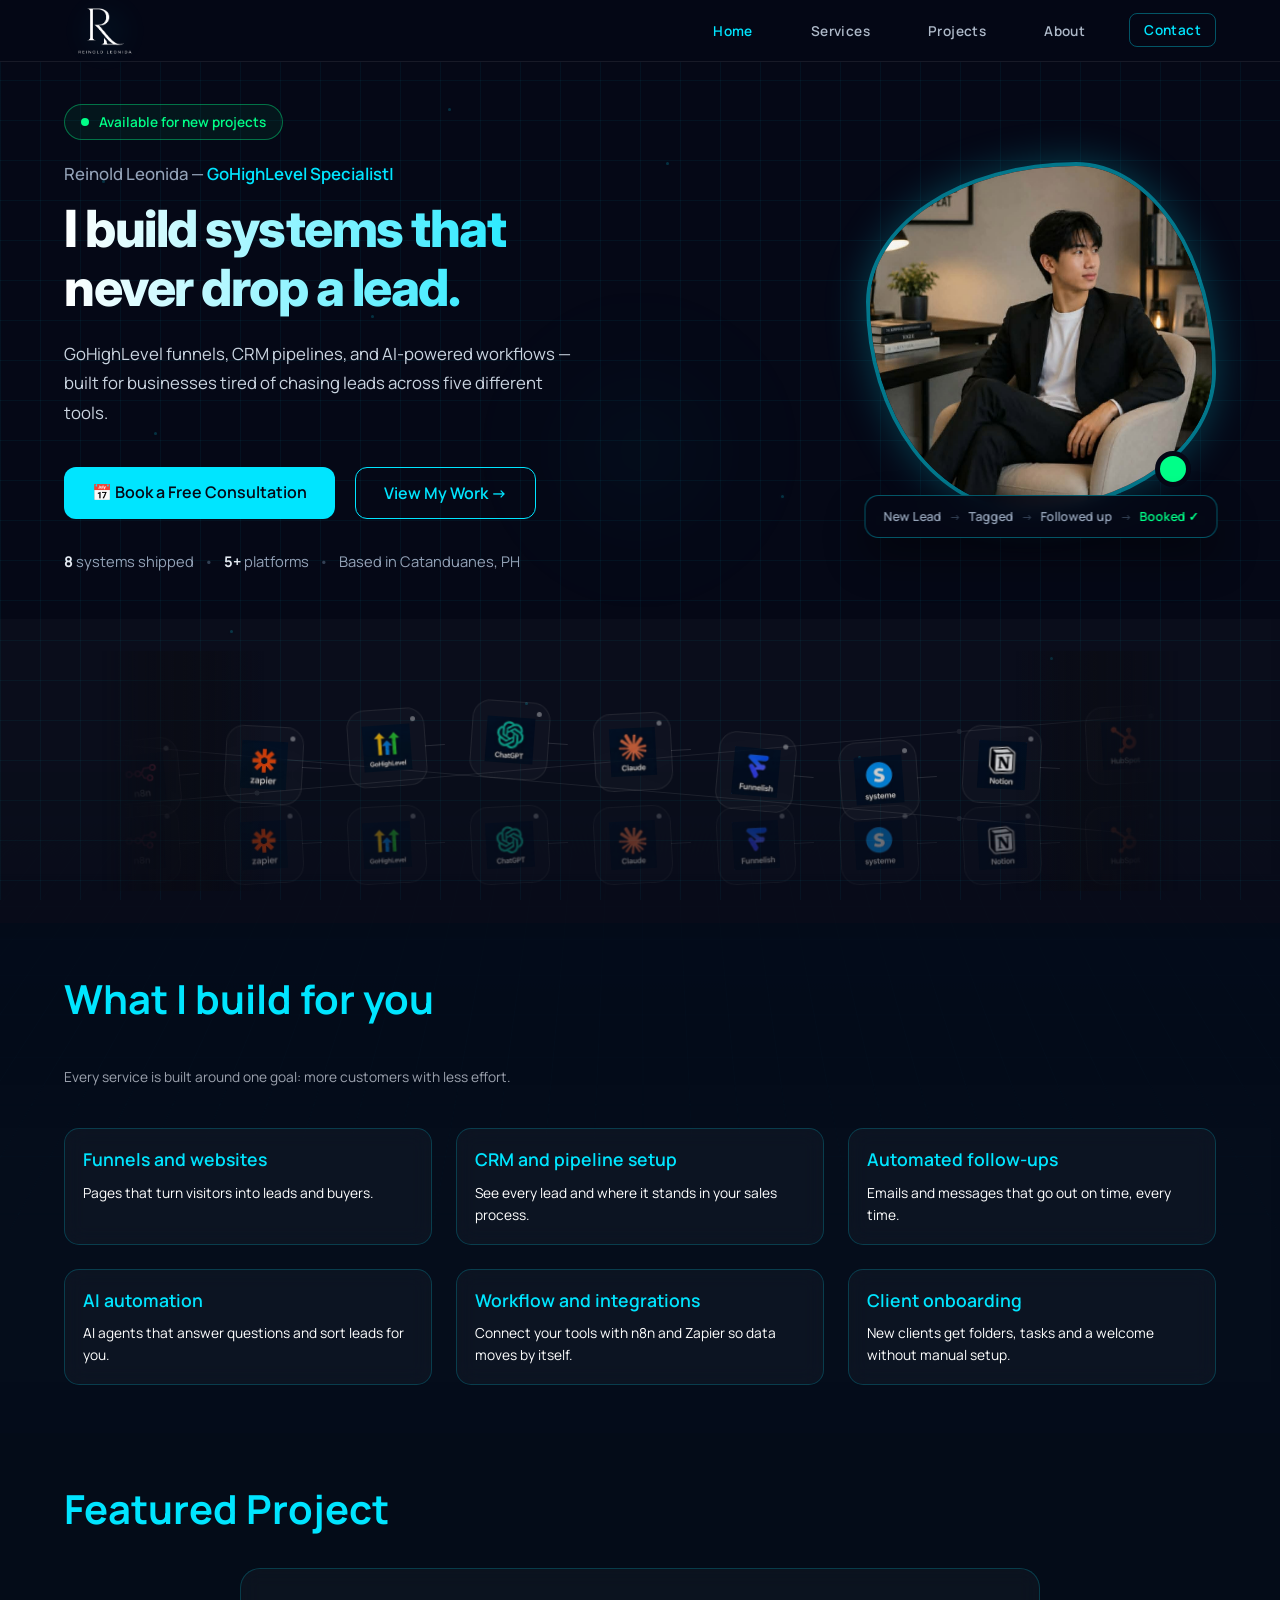
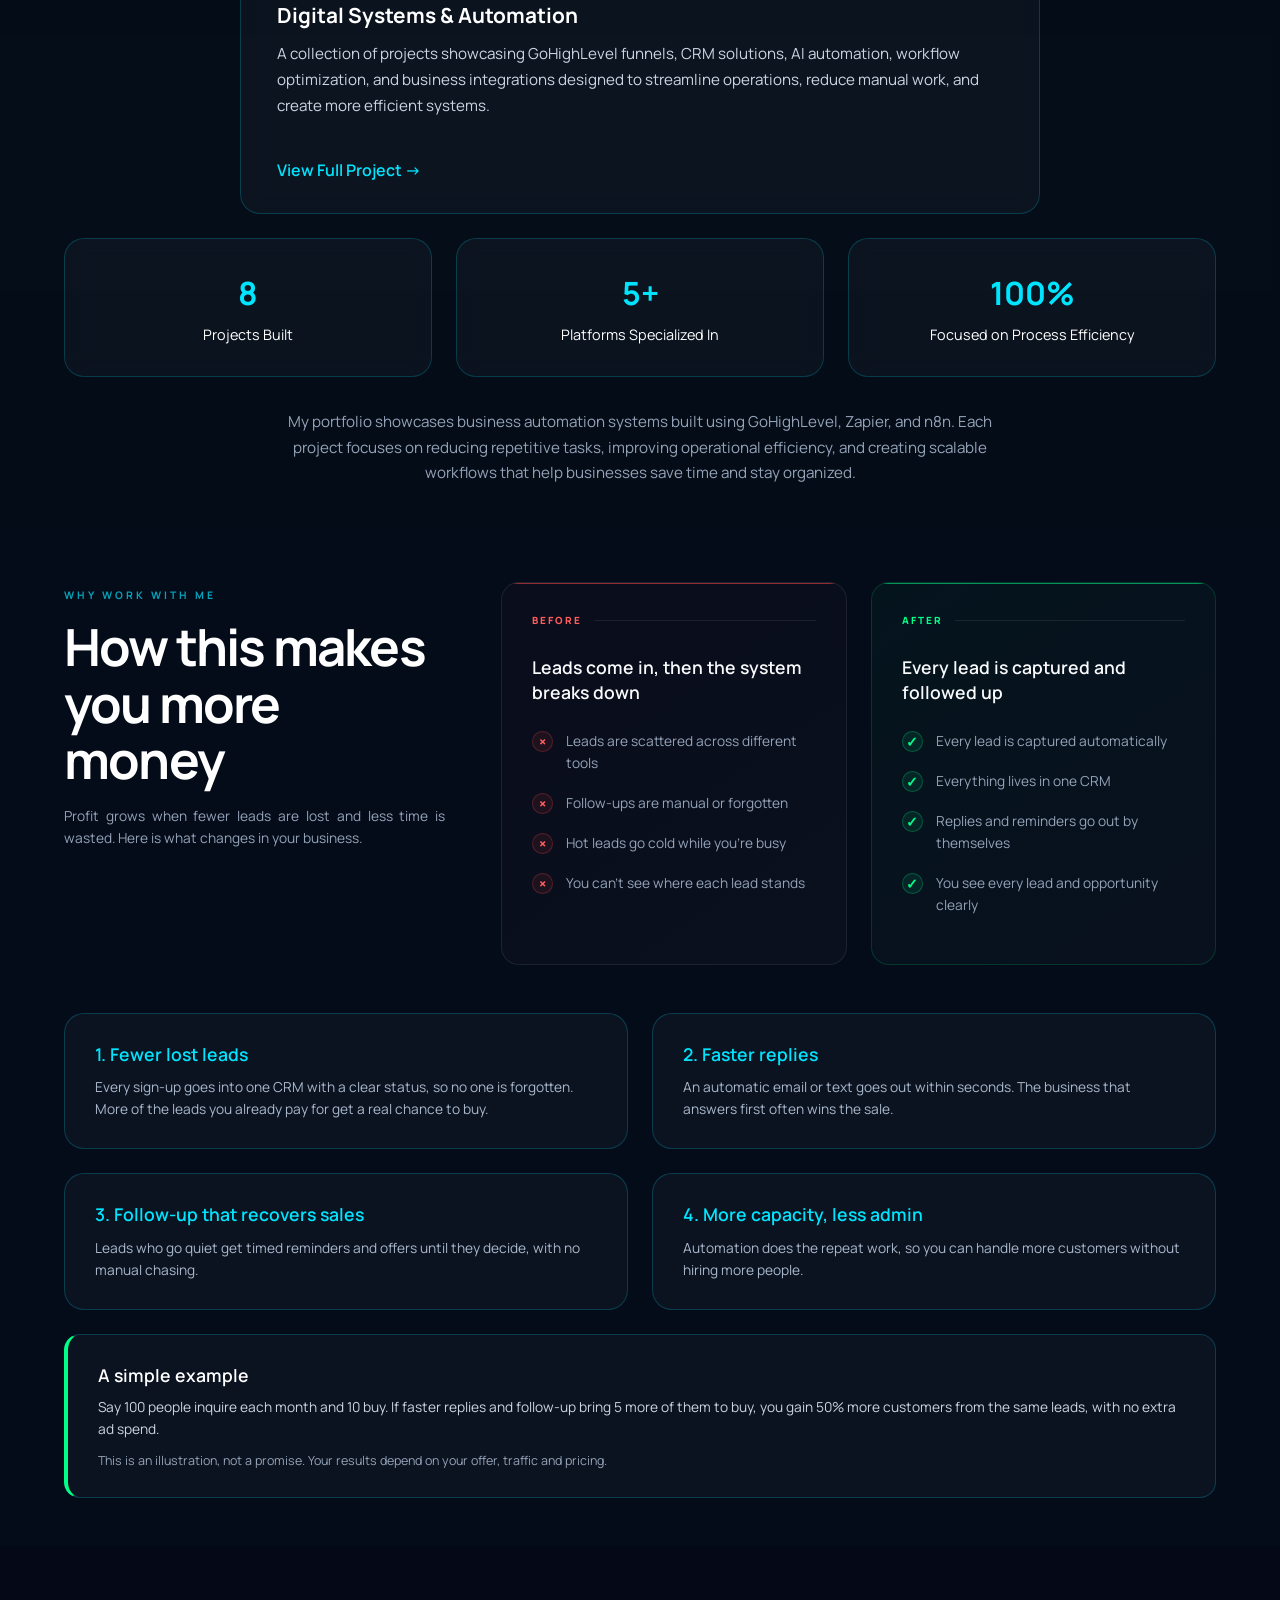
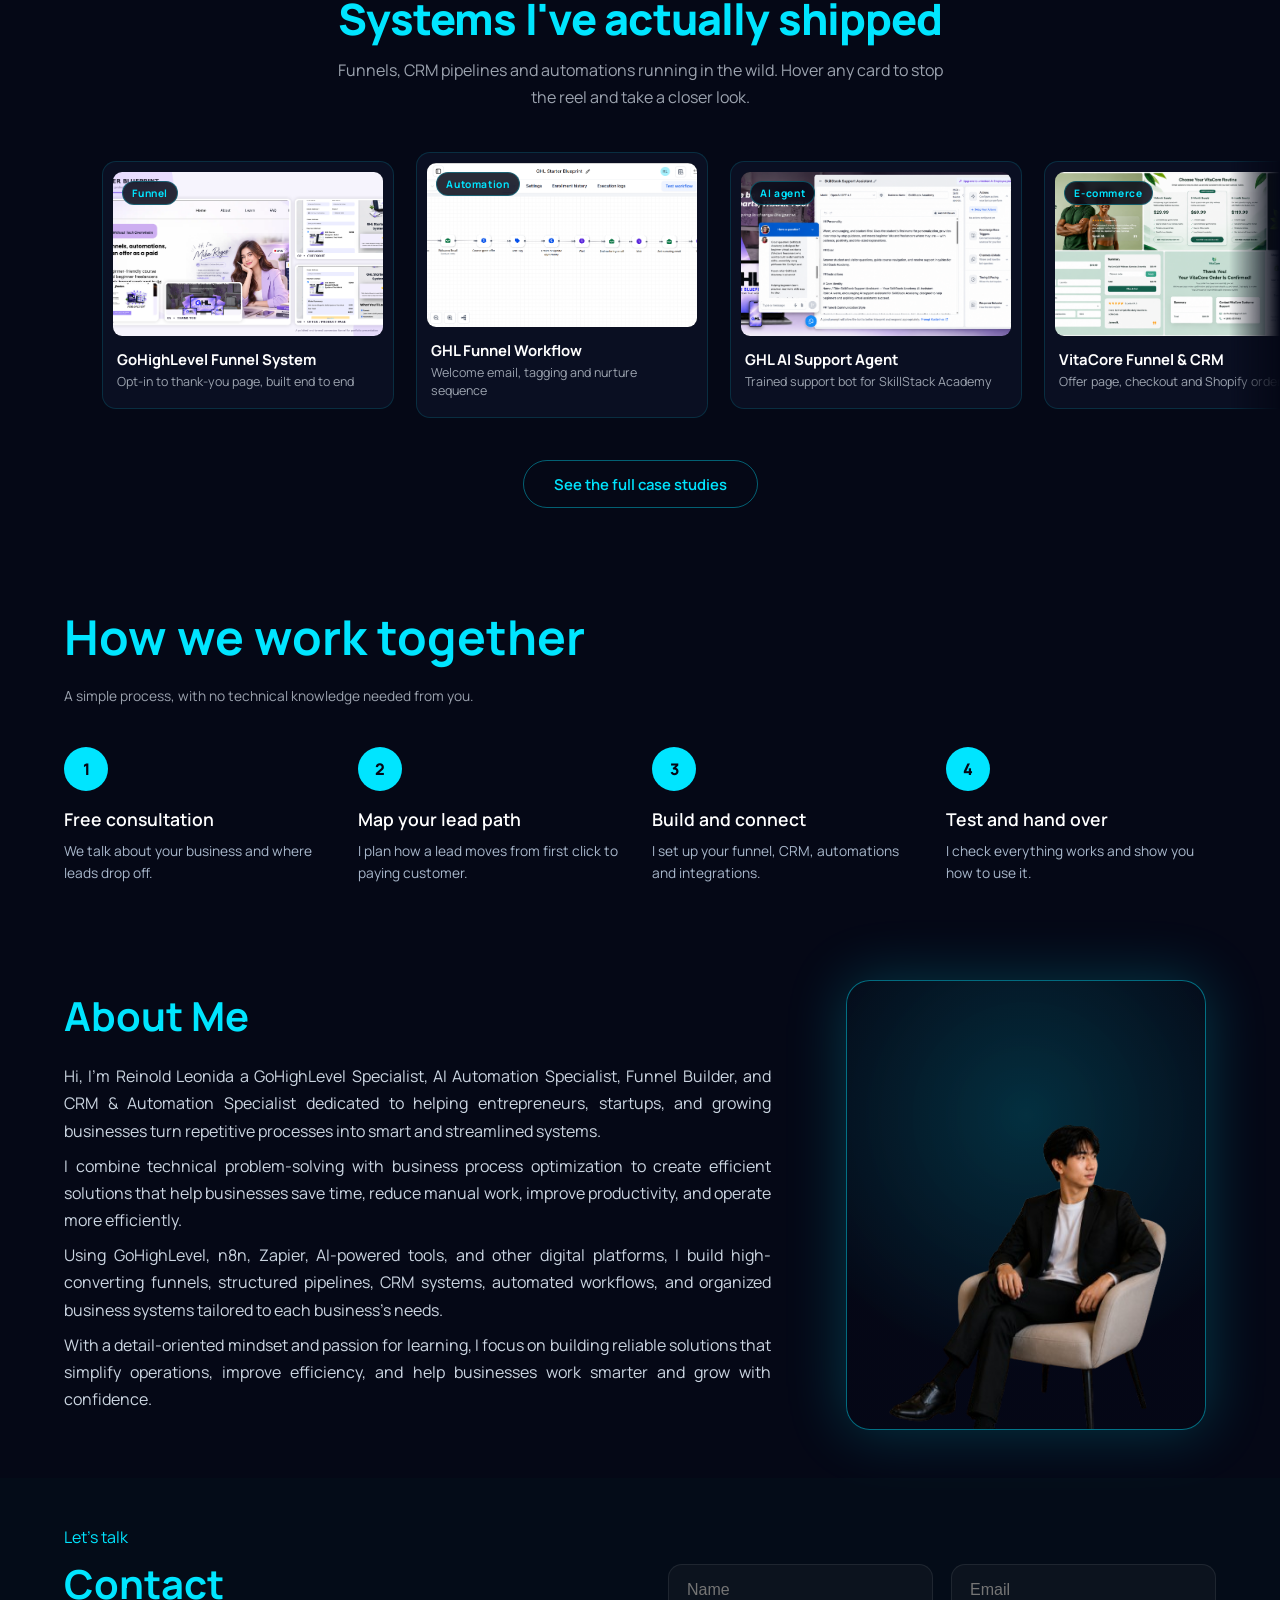
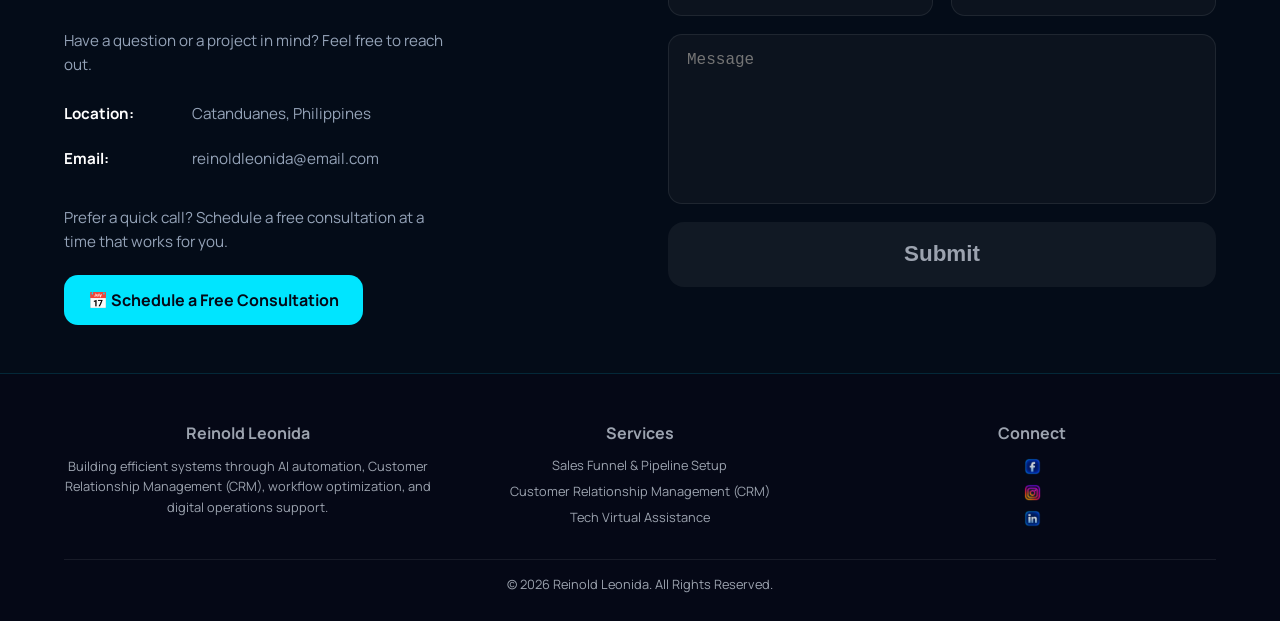
==== index.html @ 4009bcd2 "Update all" ====
<!DOCTYPE html>
<html lang="en">
<head>
    <meta charset="UTF-8">
    <meta name="viewport" content="width=device-width, initial-scale=1.0">
    <title>Reinold Leonida — GoHighLevel & Automation Specialist</title>
    <meta name="description" content="I build GoHighLevel funnels, CRM pipelines, and AI-powered workflows for businesses that are tired of chasing leads across five different tools.">

<link rel="icon" type="image/png" href="favicon1.png">

<link rel="stylesheet" href="style.css">
</head>
<body>

    <div class="grid-bg"></div>
    <div class="three-d-background">
    <div class="perspective-grid"></div>

    <div class="particles">
        <span></span>
        <span></span>
        <span></span>
        <span></span>
        <span></span>
        <span></span>
        <span></span>
        <span></span>
        <span></span>
        <span></span>
        <span></span>
        <span></span>
    </div>

    <div class="depth-glow"></div>
</div>

<nav class="main-nav">

    <!-- LOGO -->
    <div class="brand-logo">
    <img
        src="Logo.png"
        alt="Reinold Leonida"
    >
</div>


    <!-- MOBILE MENU BUTTON -->
    <button
        class="menu-toggle"
        aria-label="Open navigation"
    >
        <span></span>
        <span></span>
        <span></span>
    </button>


    <!-- NAVIGATION LINKS -->
    <ul class="nav-menu">

        <li>
            <a href="#home" class="nav-link active">
                Home
            </a>
        </li>

        <li>
            <a href="#services" class="nav-link">
                Services
            </a>
        </li>

        <li>
            <a href="project.html" class="nav-link">
                Projects
            </a>
        </li>

        <li>
            <a href="#about" class="nav-link">
                About
            </a>
        </li>

        <li>
            <a
                href="#contact"
                class="nav-link nav-contact"
            >
                Contact
            </a>
        </li>

    </ul>

</nav>
    <!-- HERO -->
    <section id="home" class="hero">

        <div class="hero-container">

    <div class="hero-text">

        <div class="availability-badge">
            <span class="pulse-dot"></span>
            Available for new projects
        </div>

        <p class="hero-kicker">
            Reinold Leonida — <span id="typing"></span>
        </p>

        <h1 class="hero-headline">
            I build systems that never drop a lead.
        </h1>

        <p class="hero-lede">
            GoHighLevel funnels, CRM pipelines, and AI-powered workflows —
            built for businesses tired of chasing leads across five different tools.
        </p>

        <div class="hero-buttons">
            <a
                href="https://calendly.com/reinoldleo2004/free-consultation"
                target="_blank"
                class="btn-primary"
            >
                📅 Book a Free Consultation
            </a>

            <a href="project.html" class="btn-secondary">
                View My Work →
            </a>
        </div>

        <div class="hero-trust">
            <span><strong>8</strong> systems shipped</span>
            <span class="dot">•</span>
            <span><strong>5+</strong> platforms</span>
            <span class="dot">•</span>
            <span>Based in Catanduanes, PH</span>
        </div>

    </div>

    <div class="hero-image">

    <div class="hero-visual">

        <div class="profile-wrapper">

            <img
                src="Profile.jpg"
                alt="Profile Leonida"
                class="profile-photo"
            >

            <span class="status-dot"></span>

        </div>

        <div class="flow-chip">
            <span class="flow-step">New Lead</span>
            <span class="flow-arrow">→</span>
            <span class="flow-step">Tagged</span>
            <span class="flow-arrow">→</span>
            <span class="flow-step">Followed up</span>
            <span class="flow-arrow">→</span>
            <span class="flow-step done">Booked ✓</span>
        </div>

    </div>

</div>

</div>
    </section>



<section id="tech" class="tech-stack-section">

    <div class="tech-orbit">

        <div class="tech-line tech-line-1"></div>
        <div class="tech-line tech-line-2"></div>

        <div class="logo-track logo-track-1">

            <div class="tech-logo">
                <img src="Logos/n8n.jfif" alt="n8n">
            </div>

            <div class="tech-logo">
                <img src="Logos/zapier.jfif" alt="Zapier">
            </div>

            <div class="tech-logo">
                <img src="Logos/ghl.jfif" alt="GoHighLevel">
            </div>

            <div class="tech-logo">
                <img src="Logos/chatgpt.jfif" alt="ChatGPT">
            </div>

            <div class="tech-logo">
                <img src="Logos/claude.jfif" alt="Claude">
            </div>

            <div class="tech-logo">
                <img src="Logos/funnelish.jfif" alt="Funnelish">
            </div>

            <div class="tech-logo">
                <img src="Logos/systeme.jfif" alt="systeme.io">
            </div>

            <div class="tech-logo">
                <img src="Logos/notion.jfif" alt="Notion">
            </div>

            <div class="tech-logo">
                <img src="Logos/hubspot.jfif" alt="HubSpot">
            </div>

            <div class="tech-logo">
                <img src="Logos/trello.jfif" alt="Trello">
            </div>

            <div class="tech-logo">
                <img src="Logos/asana.jfif" alt="Asana">
            </div>

            <div class="tech-logo">
                <img src="Logos/slack.jfif" alt="Slack">
            </div>

            <div class="tech-logo">
                <img src="Logos/discord.jfif" alt="Discord">
            </div>

        </div>

        <!-- Duplicate track -->
        <div class="logo-track logo-track-2">

            
            <div class="tech-logo">
                <img src="Logos/n8n.jfif" alt="n8n">
            </div>

            <div class="tech-logo">
                <img src="Logos/zapier.jfif" alt="Zapier">
            </div>

            <div class="tech-logo">
                <img src="Logos/ghl.jfif" alt="GoHighLevel">
            </div>

            <div class="tech-logo">
                <img src="Logos/chatgpt.jfif" alt="ChatGPT">
            </div>

            <div class="tech-logo">
                <img src="Logos/claude.jfif" alt="Claude">
            </div>

            <div class="tech-logo">
                <img src="Logos/funnelish.jfif" alt="Funnelish">
            </div>

            <div class="tech-logo">
                <img src="Logos/systeme.jfif" alt="systeme.io">
            </div>

            <div class="tech-logo">
                <img src="Logos/notion.jfif" alt="Notion">
            </div>

            <div class="tech-logo">
                <img src="Logos/hubspot.jfif" alt="HubSpot">
            </div>

            <div class="tech-logo">
                <img src="Logos/trello.jfif" alt="Trello">
            </div>

            <div class="tech-logo">
                <img src="Logos/asana.jfif" alt="Asana">
            </div>

            <div class="tech-logo">
                <img src="Logos/slack.jfif" alt="Slack">
            </div>

            <div class="tech-logo">
                <img src="Logos/discord.jfif" alt="Discord">
            </div>

        </div>

    </div>

</section>

    <!-- SERVICES -->
<section id="services">

    <h2>What I build for you</h2>

    <p class="section-subtitle" style="text-align:left;margin-left:0">Every service is built around one goal: more customers with less effort.</p>

    <div class="project-grid">
        <div class="card project-card"><h3>Funnels and websites</h3><p>Pages that turn visitors into leads and buyers.</p></div>
        <div class="card project-card"><h3>CRM and pipeline setup</h3><p>See every lead and where it stands in your sales process.</p></div>
        <div class="card project-card"><h3>Automated follow-ups</h3><p>Emails and messages that go out on time, every time.</p></div>
        <div class="card project-card"><h3>AI automation</h3><p>AI agents that answer questions and sort leads for you.</p></div>
        <div class="card project-card"><h3>Workflow and integrations</h3><p>Connect your tools with n8n and Zapier so data moves by itself.</p></div>
        <div class="card project-card"><h3>Client onboarding</h3><p>New clients get folders, tasks and a welcome without manual setup.</p></div>
    </div>
</section>

<section id="projects">

    <h2>Featured Project</h2>

    <div class="project-grid">

        <a href="project.html" class="project-link">

            <div class="card project-card">

                <h3>
                    Digital Systems & Automation
                </h3>

                <p>
                    A collection of projects showcasing GoHighLevel funnels, CRM solutions,
    AI automation, workflow optimization, and business integrations designed
    to streamline operations, reduce manual work, and create more efficient systems.
                </p>

                <span class="view-projects">
                    View Full Project  →
                </span>

            </div>

        </a>

    </div>

    <div class="project-highlights">

        <div class="card stat-card">
            <h3>8</h3>
            <p>Projects Built</p>
        </div>

        <div class="card stat-card">
            <h3>5+</h3>
            <p>Platforms Specialized In</p>
        </div>

        <div class="card stat-card">
            <h3>100%</h3>
            <p>Focused on Process Efficiency</p>
        </div>

    </div>

    <p class="project-note">
        My portfolio showcases business automation systems built using
        GoHighLevel, Zapier, and n8n. Each project focuses on reducing
        repetitive tasks, improving operational efficiency, and creating
        scalable workflows that help businesses save time and stay organized.
    </p>

</section>

<!-- WHY WORK WITH ME -->
<section id="why-me" class="before-after-section">

    <div class="before-after-header">
        <span class="section-label">WHY WORK WITH ME</span>

        <h2>How this makes you more money</h2>

        <p>
            Profit grows when fewer leads are lost and less time is wasted.
            Here is what changes in your business.
        </p>
    </div>

    <div class="before-after">

        <div class="ba-column before">
            <div class="ba-header">
                <span class="ba-status red">BEFORE</span>
                <span class="ba-line"></span>
            </div>
            <h3>Leads come in, then the system breaks down</h3>
            <ul>
                <li>
                    <span class="ba-icon red">×</span>
                    Leads are scattered across different tools
                </li>
                <li>
                    <span class="ba-icon red">×</span>
                    Follow-ups are manual or forgotten
                </li>
                <li>
                    <span class="ba-icon red">×</span>
                    Hot leads go cold while you're busy
                </li>
                <li>
                    <span class="ba-icon red">×</span>
                    You can't see where each lead stands
                </li>
            </ul>
        </div>

        <div class="ba-column after">
            <div class="ba-header">
                <span class="ba-status green">AFTER</span>
                <span class="ba-line"></span>
            </div>
            <h3>Every lead is captured and followed up</h3>
            <ul>
                <li>
                    <span class="ba-icon green">✓</span>
                    Every lead is captured automatically
                </li>
                <li>
                    <span class="ba-icon green">✓</span>
                    Everything lives in one CRM
                </li>
                <li>
                    <span class="ba-icon green">✓</span>
                    Replies and reminders go out by themselves
                </li>
                <li>
                    <span class="ba-icon green">✓</span>
                    You see every lead and opportunity clearly
                </li>
            </ul>
        </div>
    </div>

    <div class="why-extra">
        <div class="lever-grid">
            <div class="lever"><h3>1. Fewer lost leads</h3><p>Every sign-up goes into one CRM with a clear status, so no one is forgotten. More of the leads you already pay for get a real chance to buy.</p></div>
            <div class="lever"><h3>2. Faster replies</h3><p>An automatic email or text goes out within seconds. The business that answers first often wins the sale.</p></div>
            <div class="lever"><h3>3. Follow-up that recovers sales</h3><p>Leads who go quiet get timed reminders and offers until they decide, with no manual chasing.</p></div>
            <div class="lever"><h3>4. More capacity, less admin</h3><p>Automation does the repeat work, so you can handle more customers without hiring more people.</p></div>
        </div>

        <div class="profit-example">
            <strong>A simple example</strong>
            <p>Say 100 people inquire each month and 10 buy. If faster replies and follow-up bring 5 more of them to buy, you gain 50% more customers from the same leads, with no extra ad spend.</p>
            <small>This is an illustration, not a promise. Your results depend on your offer, traffic and pricing.</small>
        </div>
    </div>
</section>

<!-- PROJECT SHOWCASE -->
<section id="showcase" class="showcase-section">

    <div class="showcase-head">
        <h2>Systems I've <em>actually shipped</em></h2>
        <p>Funnels, CRM pipelines and automations running in the wild. Hover any card to stop the reel and take a closer look.</p>
    </div>

    <div class="reel" aria-label="Project showcase">
        <div class="reel-track">

            <figure class="reel-card">
                <div class="reel-frame">
                    <span class="reel-tag">Funnel</span>
                    <img src="GHLfunnel.png" alt="GoHighLevel Funnel System" loading="lazy">
                </div>
                <figcaption>
                    <strong>GoHighLevel Funnel System</strong>
                    <span>Opt-in to thank-you page, built end to end</span>
                </figcaption>
            </figure>

            <figure class="reel-card">
                <div class="reel-frame">
                    <span class="reel-tag">Automation</span>
                    <img src="ghlmika.png" alt="GHL Funnel Workflow" loading="lazy">
                </div>
                <figcaption>
                    <strong>GHL Funnel Workflow</strong>
                    <span>Welcome email, tagging and nurture sequence</span>
                </figcaption>
            </figure>

            <figure class="reel-card">
                <div class="reel-frame">
                    <span class="reel-tag">AI agent</span>
                    <img src="Aiagent.png" alt="GHL AI Support Agent" loading="lazy">
                </div>
                <figcaption>
                    <strong>GHL AI Support Agent</strong>
                    <span>Trained support bot for SkillStack Academy</span>
                </figcaption>
            </figure>

            <figure class="reel-card">
                <div class="reel-frame">
                    <span class="reel-tag">E-commerce</span>
                    <img src="VitaCore.png" alt="VitaCore Funnel & CRM" loading="lazy">
                </div>
                <figcaption>
                    <strong>VitaCore Funnel & CRM</strong>
                    <span>Offer page, checkout and Shopify order sync</span>
                </figcaption>
            </figure>

            <figure class="reel-card">
                <div class="reel-frame">
                    <span class="reel-tag">E-commerce</span>
                    <img src="Zenbodi.png" alt="Zenbodi Funnel Build" loading="lazy">
                </div>
                <figcaption>
                    <strong>Zenbodi Funnel Build</strong>
                    <span>Bundle page with upsells and free-gift logic</span>
                </figcaption>
            </figure>

            <figure class="reel-card">
                <div class="reel-frame">
                    <span class="reel-tag">AI workflow</span>
                    <img src="aicontent.png" alt="AI Content Automation" loading="lazy">
                </div>
                <figcaption>
                    <strong>AI Content Automation</strong>
                    <span>n8n: intake, copy, image, auto-publish</span>
                </figcaption>
            </figure>

            <figure class="reel-card">
                <div class="reel-frame">
                    <span class="reel-tag">Automation</span>
                    <img src="Leadfollowup.png" alt="Sales & Follow-Up Automation" loading="lazy">
                </div>
                <figcaption>
                    <strong>Sales & Follow-Up Automation</strong>
                    <span>AI agent routing leads to sheets, mail and chat</span>
                </figcaption>
            </figure>

            <figure class="reel-card">
                <div class="reel-frame">
                    <span class="reel-tag">Reporting</span>
                    <img src="weeklysalesreport.png" alt="Weekly Sales Reporting" loading="lazy">
                </div>
                <figcaption>
                    <strong>Weekly Sales Reporting</strong>
                    <span>Scheduled pull, status check, upsert and alerts</span>
                </figcaption>
            </figure>

            <figure class="reel-card">
                <div class="reel-frame">
                    <span class="reel-tag">Onboarding</span>
                    <img src="clientonboarding.png" alt="File Organization & Alerts" loading="lazy">
                </div>
                <figcaption>
                    <strong>File Organization & Alerts</strong>
                    <span>Zap: sheet row to Drive folder, Trello and email</span>
                </figcaption>
            </figure>

            <figure class="reel-card" aria-hidden="true">
                <div class="reel-frame">
                    <span class="reel-tag">Funnel</span>
                    <img src="GHLfunnel.png" alt="" loading="lazy">
                </div>
                <figcaption>
                    <strong>GoHighLevel Funnel System</strong>
                    <span>Opt-in to thank-you page, built end to end</span>
                </figcaption>
            </figure>

            <figure class="reel-card" aria-hidden="true">
                <div class="reel-frame">
                    <span class="reel-tag">Automation</span>
                    <img src="ghlmika.png" alt="" loading="lazy">
                </div>
                <figcaption>
                    <strong>GHL Funnel Workflow</strong>
                    <span>Welcome email, tagging and nurture sequence</span>
                </figcaption>
            </figure>

            <figure class="reel-card" aria-hidden="true">
                <div class="reel-frame">
                    <span class="reel-tag">AI agent</span>
                    <img src="Aiagent.png" alt="" loading="lazy">
                </div>
                <figcaption>
                    <strong>GHL AI Support Agent</strong>
                    <span>Trained support bot for SkillStack Academy</span>
                </figcaption>
            </figure>

            <figure class="reel-card" aria-hidden="true">
                <div class="reel-frame">
                    <span class="reel-tag">E-commerce</span>
                    <img src="VitaCore.png" alt="" loading="lazy">
                </div>
                <figcaption>
                    <strong>VitaCore Funnel & CRM</strong>
                    <span>Offer page, checkout and Shopify order sync</span>
                </figcaption>
            </figure>

            <figure class="reel-card" aria-hidden="true">
                <div class="reel-frame">
                    <span class="reel-tag">E-commerce</span>
                    <img src="Zenbodi.png" alt="" loading="lazy">
                </div>
                <figcaption>
                    <strong>Zenbodi Funnel Build</strong>
                    <span>Bundle page with upsells and free-gift logic</span>
                </figcaption>
            </figure>

            <figure class="reel-card" aria-hidden="true">
                <div class="reel-frame">
                    <span class="reel-tag">AI workflow</span>
                    <img src="aicontent.png" alt="" loading="lazy">
                </div>
                <figcaption>
                    <strong>AI Content Automation</strong>
                    <span>n8n: intake, copy, image, auto-publish</span>
                </figcaption>
            </figure>

            <figure class="reel-card" aria-hidden="true">
                <div class="reel-frame">
                    <span class="reel-tag">Automation</span>
                    <img src="Leadfollowup.png" alt="" loading="lazy">
                </div>
                <figcaption>
                    <strong>Sales & Follow-Up Automation</strong>
                    <span>AI agent routing leads to sheets, mail and chat</span>
                </figcaption>
            </figure>

            <figure class="reel-card" aria-hidden="true">
                <div class="reel-frame">
                    <span class="reel-tag">Reporting</span>
                    <img src="weeklysalesreport.png" alt="" loading="lazy">
                </div>
                <figcaption>
                    <strong>Weekly Sales Reporting</strong>
                    <span>Scheduled pull, status check, upsert and alerts</span>
                </figcaption>
            </figure>

            <figure class="reel-card" aria-hidden="true">
                <div class="reel-frame">
                    <span class="reel-tag">Onboarding</span>
                    <img src="clientonboarding.png" alt="" loading="lazy">
                </div>
                <figcaption>
                    <strong>File Organization & Alerts</strong>
                    <span>Zap: sheet row to Drive folder, Trello and email</span>
                </figcaption>
            </figure>
        </div>
    </div>

    <div class="showcase-cta">
        <a href="project.html">See the full case studies</a>
    </div>

</section>


<!-- HOW WE WORK TOGETHER -->
<section id="process">

    <h2>How we work together</h2>

    <p class="section-subtitle" style="text-align:left;margin-left:0">A simple process, with no technical knowledge needed from you.</p>

    <ol class="process-steps">
        <li><h3>Free consultation</h3><p>We talk about your business and where leads drop off.</p></li>
        <li><h3>Map your lead path</h3><p>I plan how a lead moves from first click to paying customer.</p></li>
        <li><h3>Build and connect</h3><p>I set up your funnel, CRM, automations and integrations.</p></li>
        <li><h3>Test and hand over</h3><p>I check everything works and show you how to use it.</p></li>
    </ol>
</section>

<!-- ABOUT ME -->
<section id="about" class="about-page">

    <div class="about-content">

        <h2>About Me</h2>

        <p>
             Hi, I’m Reinold Leonida a GoHighLevel Specialist, AI Automation Specialist,
             Funnel Builder, and CRM & Automation Specialist dedicated to helping 
             entrepreneurs, startups, and growing businesses turn repetitive processes 
             into smart and streamlined systems.
        </p>

        <p>
            I combine technical problem-solving with business process optimization to 
            create efficient solutions that help businesses save time, reduce 
            manual work, improve productivity, and operate more efficiently.
        </p>

        <p>
            Using GoHighLevel, n8n, Zapier, AI-powered tools, and other digital platforms, 
            I build high-converting funnels, structured pipelines, CRM systems, 
            automated workflows, and organized business systems tailored to each 
            business’s needs.

        </p>

        <p>
            With a detail-oriented mindset and passion for learning, I focus on 
            building reliable solutions that simplify operations, improve 
            efficiency, and help businesses work smarter and grow with confidence.
        </p>

    </div>

    <div class="about-image">

        <div class="image-glow"></div>

        <img
            src="Reinold.png"
            alt="Reinold Leonida"
            class="about-photo"
        >

    </div>

</section>

    <!-- CONTACT -->

<section id="contact" class="contact-section">

    <div class="contact-container">

        <div class="contact-info">

            <span class="contact-label">
                Let's talk
            </span>

            <h2>Contact</h2>

            <p>
                Have a question or a project in mind?
                Feel free to reach out.
            </p>

            <div class="contact-details">

    <p>
        <span class="contact-title">Location</span>
        <span class="contact-value">Catanduanes, Philippines</span>
    </p>

    <p>
        <span class="contact-title">Email</span>
        <span class="contact-value">
            <a href="mailto:reinoldleonida@email.com">
                reinoldleonida@email.com
            </a>
        </span>
    </p>

    <div class="booking-box">

        <p class="booking-text">
            Prefer a quick call? Schedule a free consultation at a time that works for you.
        </p>

        <a
            href="https://calendly.com/reinoldleo2004/free-consultation"
            target="_blank"
            class="book-btn">

            📅 Schedule a Free Consultation

        </a>

    </div>

</div>
        </div>

        <form
    action="https://formsubmit.co/reinoldleo2004@gmail.com"
    method="POST"
    class="contact-form">

    <input type="hidden" name="_captcha" value="false">

    <input type="hidden" name="_subject"
    value="New Portfolio Inquiry">

    <input type="hidden" name="_template"
    value="table">

            <div class="input-row">

    <input
    type="text"
    name="Name"
    placeholder="Name"
    required
>

    <input
    type="email"
    name="Email"
    placeholder="Email"
    required
>
</div>
<input type="hidden"
       name="_next"
       value="https://reinoldleonida.vercel.app/about.html?sent=true#contact">

            <textarea
    name="Message"
    placeholder="Message"
    rows="5"
    required
></textarea>

            <button type="submit">
                Submit
            </button>

        </form>

    </div>

    </section>

    <footer class="footer">

    <div class="footer-grid">

        <div>
            <h3>Reinold Leonida</h3>

            <p class="footer-tagline">
                Building efficient systems through AI automation,
                Customer Relationship Management (CRM), workflow optimization,
                and digital operations support.
            </p>
        </div>

        <div>
            <h3>Services</h3>

            <ul class="footer-links">
                <li>Sales Funnel & Pipeline Setup</li>
                <li>Customer Relationship Management (CRM)</li>
                <li>Tech Virtual Assistance</li>
            </ul>
        </div>

        <div class="footer-connect">
    <h3>Connect</h3>

    <ul class="social-logos">

        <li>
            <a href="https://www.facebook.com/profile.php?id=61594046890685" target="_blank" rel="noopener noreferrer" aria-label="Facebook">
                <img src="facebook.png" alt="Facebook">
            </a>
        </li>

        <li>
            <a href="https://www.instagram.com/reinoldleonida/" target="_blank" rel="noopener noreferrer" aria-label="Instagram">
                <img src="instagram.png" alt="Instagram">
            </a>
        </li>

        <li>
            <a href="https://www.linkedin.com/in/reinold-leonida/" target="_blank" rel="noopener noreferrer" aria-label="LinkedIn">
                <img src="linkedin.png" alt="LinkedIn">
            </a>
        </li>

    </ul>
</div>

    </div>

    <div class="footer-bottom">
        © 2026 Reinold Leonida. All Rights Reserved.
    </div>

</footer>

<div id="success-box" class="success-box">
    <div class="success-content">
        <span>✓</span>
        <p>Message sent successfully!</p>
    </div>
</div>

<script src="script.js"></script>

</body>
</html>
---- style.css ----
@import url("https://fonts.googleapis.com/css2?family=Manrope:wght@300;400;500;600;700;800&display=swap");

@import url("https://fonts.googleapis.com/css2?family=Inter:wght@300;400;500;600;700;800;900&display=swap");

* {
    margin: 0;
    padding: 0;
    box-sizing: border-box;
}

html {
    scroll-behavior: smooth;
}

body {
    background: #050816;
    color: white;
    font-family: "Manrope",sans-serif;
    overflow-x: hidden;
}

.grid-bg {
    position: fixed;
    width: 100%;
    height: 100%;
    z-index: -2;
    background-image: linear-gradient(rgba(0,229,255,.05) 1px, transparent 1px),
        linear-gradient(90deg, rgba(0,229,255,.05) 1px, transparent 1px);
    background-size: 40px 40px;
}

.logo {
    font-size: 2rem;
    font-weight: 800;
    color: #00e5ff;
}

nav ul {
    display: flex;
    gap: 30px;
    list-style: none;
}

nav a {
    text-decoration: none;
    color: white;
}

.hero-description {
    max-width: 650px;
    margin: 25px auto 0;
    color: #cbd5e1;
    font-size: 1rem;
    line-height: 1.8;
    text-align: center;
}

.hero {
    min-height: 100vh;
    display: flex;
    justify-content: center;
    align-items: center;
    text-align: center;
}

.hero-content {
    width: 100%;
    max-width: 1100px;
    margin: auto;
}

.status {
    display: inline-block;
    border: 1px solid #00ff88;
    color: #00ff88;
    padding: 10px 20px;
    border-radius: 50px;
    margin-bottom: 20px;
}

.name {
    font-size: 5rem;
    font-weight: 800;
    letter-spacing: -3px;
    background: linear-gradient(
        90deg,
        #00e5ff,
        #00ff88,
        #00e5ff
    );
    background-size: 300% auto;
    background-clip: text;
    -webkit-background-clip: text;
    -webkit-text-fill-color: transparent;
    animation: gradientMove 5s linear infinite;
}

@keyframes gradientMove {
    to {
        background-position: 300% center;
    }

}

.title {
    margin-top: 12px;
    font-size: 1.4rem;
    font-weight: 500;
    color: #94a3b8;
}

section {
    min-height: auto;
    padding: 60px 8%;
    display: flex;
    flex-direction: column;
    justify-content: center;
}

section h2 {
    color: #00e5ff;
    font-size: 3rem;
    margin-bottom: 20px;
}

#about.show,
#services.show,
#projects.show {
    opacity: 1;
    transform: translateY(0);
}

.card {
    background: rgba(255,255,255,.03);
    border: 1px solid rgba(0,229,255,.2);
    border-radius: 20px;
    padding: 30px;
    backdrop-filter: blur(10px);
}

.project-grid {
    display: grid;
    grid-template-columns: repeat(auto-fit,minmax(300px,1fr));
    margin-bottom: 0;
    gap: 30px;
}

.project-card {
    transition: .3s;
}

.project-card:hover {
    transform: translateY(-10px);
    box-shadow: 0 0 30px rgba(0,229,255,.3);
}

.tech-item {
    text-align: center;
    padding: 20px;
    border-radius: 15px;
    background: rgba(255,255,255,.03);
    border: 1px solid rgba(0,229,255,.2);
}

footer {
    text-align: center;
    color: #9ca3af;
    margin-top: 0;
    padding: 20px 8% 15px;
}

@media (max-width:768px) {
    .name {
        font-size: 3rem;
    }

    .title {
        font-size: 1.3rem;
    }

    nav {
        flex-direction: column;
        gap: 20px;
    }

    nav ul {
        flex-wrap: wrap;
        justify-content: center;
    }

}

#typing::after {
    content: "|";
    animation: blink .8s infinite;
    color: #00e5ff;
}

@keyframes blink {
    50% {
        opacity: 0;
    }

}

.profile-header {
    display: flex;
    justify-content: center;
    align-items: center;
    margin-bottom: 30px;
}

.profile-wrapper {
    position: relative;
    width: 350px;
    height: 350px;
    display: flex;
    justify-content: center;
    align-items: center;
}

.profile-photo {
    width: 100%;
    height: 100%;
    object-fit: cover;
    border-radius: 60% 40% 55% 45% /
    40% 60% 40% 60%;
    border: 4px solid rgba(0,229,255,.5);
    box-shadow: 0 0 40px rgba(0,229,255,.25);
    transition: .4s ease;
}

.profile-wrapper:hover .profile-photo {
    transform: translateY(-8px) scale(1.02);
    box-shadow: 0 0 60px rgba(0,229,255,.4);
}

.photo-overlay {
    position: absolute;
    inset: 0;
    display: flex;
    justify-content: center;
    align-items: center;
    font-size: 3rem;
    cursor: pointer;
    opacity: 0;
    background: rgba(0,0,0,.45);
    border-radius: 60% 40% 55% 45% /
    40% 60% 40% 60%;
    transition: .3s;
}

.profile-wrapper:hover .photo-overlay {
    opacity: 1;
}

.status-dot {
    position: absolute;
    bottom: 25px;
    right: 25px;
    width: 36px;
    height: 36px;
    background: #00ff88;
    border-radius: 50%;
    border: 5px solid #050816;
    animation: pulse 2s infinite;
}

@keyframes pulse {
    0% {
        box-shadow: 0 0 0 0 rgba(0,255,136,.8);
    }

    70% {
        box-shadow: 0 0 0 20px rgba(0,255,136,0);
    }

    100% {
        box-shadow: 0 0 0 0 rgba(0,255,136,0);
    }

}

.section-subtitle {
    max-width: 850px;
    margin: 0 auto 50px;
    text-align: center;
    color: #9ca3af;
    line-height: 1.8;
    font-size: 1.05rem;
}

.footer {
    padding: 80px 8% 40px;
    border-top: 1px solid rgba(0,229,255,.15);
}

.footer-grid {
    display: grid;
    grid-template-columns: repeat(auto-fit,minmax(250px,1fr));
    gap: 25px;
}

.footer h3 {
    font-size: 1rem;
    margin-bottom: 12px;
}

.footer-tagline {
    color: #9ca3af;
    font-size: .8rem;
    line-height: 1.6;
}

.footer-links {
    list-style: none;
}

.footer-links li {
    margin-bottom: 8px;
    font-size: .8rem;
    color: #9ca3af;
}

.footer-bottom {
    margin-top: 25px;
    padding-top: 15px;
    font-size: .8rem;
    border-top: 1px solid rgba(255,255,255,.08);
    color: #9ca3af;
}

#about p {
    text-align: justify;
    text-justify: inter-word;
    line-height: 1.9;
    color: #cbd5e1;
    font-size: 1.05rem;
}

nav a {
    position: relative;
    transition: .3s;
}

nav a.active::after {
    content: "";
    position: absolute;
    left: 0;
    bottom: -8px;
    width: 100%;
    height: 2px;
    background: #00e5ff;
}

#services {
    background: rgba(0,229,255,.02);
    padding: 60px 8%;
}

#services h2 {
    font-size: 2.5rem;
    margin-bottom: 40px;
}

#services .project-grid {
    gap: 20px;
}

#services .project-card {
    padding: 18px;
}

#services .project-card h3 {
    font-size: 1.1rem;
    margin-bottom: 10px;
}

#services .project-card p {
    font-size: 0.9rem;
    line-height: 1.6;
    text-align: justify;
    text-justify: inter-word;
}

#services .card {
    border-radius: 15px;
}

#projects {
    background: rgba(0,255,136,.02);
}

#tech {
    background: rgba(255,255,255,.02);
}

#contact {
    background: rgba(0,255,136,.02);
}

.profile-wrapper {
    animation: float 5s ease-in-out infinite;
}

@keyframes float {
    0% {
        transform: translateY(0);
    }

    50% {
        transform: translateY(-15px);
    }

    100% {
        transform: translateY(0);
    }

}

.card.show {
    opacity: 1;
    transform: translateY(0);
}

#projects .project-card {
    position: relative;
    overflow: hidden;
}

#projects .project-card::before {
    content: "";
    position: absolute;
    top: -50%;
    left: -50%;
    width: 200%;
    height: 200%;
    background: linear-gradient(
        90deg,
        transparent,
        rgba(0, 229, 255, 0.3),
        transparent
    );
    transform: translateX(-100%) rotate(25deg);
    opacity: 0;
    pointer-events: none;
}

#projects .project-card:hover::before {
    opacity: 1;
    animation: projectCardShine 1s linear;
}

@keyframes projectCardShine {
    from {
        transform: translateX(-100%) rotate(25deg);
    }

    to {
        transform: translateX(100%) rotate(25deg);
    }

}

.grid-bg {
    animation: gridMove 20s linear infinite;
}

@keyframes gridMove {
    from {
        background-position: 0 0;
    }

    to {
        background-position: 40px 40px;
    }

}

.cursor-glow {
    position: fixed;
    width: 300px;
    height: 300px;
    border-radius: 50%;
    background: radial-gradient(
        circle,
        rgba(0,229,255,.15),
        transparent 70%
    );
    pointer-events: none;
    transform: translate(-50%,-50%);
    z-index: -1;
}

.hero-buttons {
    margin-top: 40px;
    display: flex;
    justify-content: center;
    gap: 20px;
    flex-wrap: wrap;
}

.btn-primary,
.btn-secondary {
    padding: 14px 28px;
    border-radius: 12px;
    text-decoration: none;
    font-weight: 600;
    transition: .3s;
}

.btn-primary {
    background: #00e5ff;
    color: #050816;
}

.btn-primary:hover {
    transform: translateY(-3px);
}

.btn-secondary {
    border: 1px solid #00e5ff;
    color: #00e5ff;
}

.btn-secondary:hover {
    background: rgba(0,229,255,.1);
}

.logo span {
    color: #00e5ff;
}

.project-highlights {
    margin-top: 25px;
    gap: 15px;
    display: grid;
    grid-template-columns: repeat(auto-fit,minmax(250px,1fr));
    gap: 20px;
}

.stat-card h3 {
    color: #00e5ff;
    margin-bottom: 10px;
}

.project-link {
    text-decoration: none;
    color: inherit;
}

.view-projects {
    display: inline-block;
    margin-top: 20px;
    color: #00e5ff;
    font-weight: 600;
}

.stat-card {
    text-align: center;
}

.stat-card h3 {
    font-size: 2.5rem;
    color: #00e5ff;
    margin-bottom: 10px;
}

.project-note {
    max-width: 700px;
    font-size: 0.95rem;
    line-height: 1.7;
    margin: 40px auto 0;
    text-align: center;
    color: #94a3b8;
}

.tech-item {
    position: relative;
    overflow: hidden;
}

.hero-container {
    max-width: 1200px;
    margin: 0 auto;
    display: flex;
    align-items: center;
    justify-content: space-between;
    gap: 80px;
}

.hero-text {
    flex: 1;
    text-align: left;
}

.hero-image {
    flex: 1;
    display: flex;
    justify-content: flex-end;
}

.hero-about {
    margin-top: 40px;
    text-align: justify;
    text-justify: inter-word;
}

.hero-about h3 {
    color: #00e5ff;
    margin-bottom: 10px;
}

.hero-about p {
    color: #cbd5e1;
    line-height: 1.8;
}

.name {
    white-space: nowrap;
}

.hero {
    opacity: 1 !important;
    transform: none !important;
}

.hero .title {
    opacity: 1 !important;
    transform: none !important;
}

.hero-about .btn-secondary {
    display: inline-block;
    margin-top: 25px;
}

.about-page {
    min-height: auto;
    padding: 80px 10% 30px;
    display: grid;
    grid-template-columns: 1.4fr 1fr;
    gap: 60px;
}

.about-content {
    width: 100%;
    max-width: none;
}

.about-page h1,
.about-page h2 {
    font-size: 2.5rem;
    margin-bottom: 20px;
    color: #00e5ff;
}

#about p {
    text-align: justify;
    line-height: 1.7;
    margin-bottom: 8px;
    color: #cbd5e1;
    font-size: 1rem;
}

.about-image {
    width: 100%;
    display: flex;
    justify-content: center;
    align-items: center;
    margin-top: -70px;
}

.image-glow {
    position: absolute;
    width: 420px;
    height: 420px;
    background: radial-gradient(
        circle,
        rgba(0,229,255,.25),
        transparent 70%
    );
    filter: blur(20px);
}

.about-photo {
    width: 100%;
    max-width: 600px;
    height: auto;
    object-fit: contain;
    position: relative;
    z-index: 2;
    filter: drop-shadow(0 0 40px rgba(0,229,255,.25));
}

@media (max-width:768px) {
    .about-page {
        grid-template-columns: 1fr;
        gap: 40px;
    }

    .about-content h1 {
        font-size: 3rem;
    }

}

@media (max-width:900px) {
    .about-page {
        grid-template-columns: 1fr;
        text-align: left;
    }

    .about-image {
        order: -1;
    }

}

#projects {
    min-height: auto;
    padding: 30px 8%;
}

#projects h2 {
    color: #00e5ff;
    font-size: 2.5rem;
    margin-bottom: 30px;
}

#projects .project-card {
    padding: 22px;
    max-width: 800px;
    margin: auto;
}

#projects .project-card h3 {
    font-size: 1.3rem;
    margin-bottom: 12px;
}

#projects .project-card p {
    font-size: 0.95rem;
    line-height: 1.7;
    color: #cbd5e1;
}

.stat-card h3 {
    font-size: 2rem;
}

.stat-card p {
    font-size: 0.9rem;
}

#tech .card,
#contact .card {
    opacity: 1 !important;
    transform: none !important;
    transition: none !important;
}

#tech .tech-item {
    opacity: 1 !important;
    transform: none !important;
    transition: none !important;
}

#tech {
    padding: 30px 8%;
    min-height: auto;
}

#tech h2 {
    font-size: 2.5rem;
    margin-bottom: 30px;
}

#tech .project-grid {
    gap: 18px;
}

#tech .card {
    padding: 18px;
    border-radius: 15px;
}

#tech .card h3 {
    font-size: 1rem;
    margin-bottom: 12px;
}

#tech .tech-grid {
    gap: 12px;
}

#tech .tech-item {
    padding: 12px;
    font-size: 0.85rem;
    border-radius: 10px;
}

.contact-section {
    padding: 60px 8% 80px;
    min-height: 100vh;
}

.contact-container {
    max-width: 1050px;
    margin: auto;
    display: grid;
    grid-template-columns: 1fr 1fr;
    gap: 60px;
    align-items: center;
}

.contact-label {
    color: #00e5ff;
    font-size: 1rem;
    display: block;
    margin-bottom: 8px;
}

.contact-info {
    max-width: 420px;
    padding-right: 30px;
}

.contact-info h2 {
    font-size: 2.5rem;
    margin-bottom: 18px;
}

.contact-info p {
    color: #94a3b8;
    line-height: 1.6;
    font-size: .95rem;
}

.contact-details {
    margin-top: 25px;
}

.contact-details p {
    display: flex;
    align-items: center;
    gap: 18px;
    margin-bottom: 20px;
}

.contact-title {
    width: 110px;
    font-weight: 700;
    color: #ffffff;
    flex-shrink: 0;
}

.contact-title::after {
    content: ":";
}

.contact-value {
    color: #94a3b8;
}

.contact-value a {
    color: #94a3b8;
    text-decoration: none;
    transition: .3s ease;
}

.contact-value a:hover {
    color: #00e5ff;
}

.contact-details strong {
    color: white;
    margin-right: 8px;
}

.contact-form button {
    width: 100%;
    height: 38px;
    padding: 0;
    border: none;
    border-radius: 10px;
    background: #111827;
    color: #d1d5db;
    font-size: .9rem;
    font-weight: 600;
    cursor: pointer;
    transition: .3s ease;
}

.contact-form button:hover {
    background: #00e5ff;
    color: #050816;
    transform: translateY(-2px);
    box-shadow: 0 10px 25px rgba(0,229,255,.25);
}

.contact-form button:active {
    transform: translateY(0);
}

.contact-form input,
.contact-form textarea {
    width: 100%;
    padding: 16px 18px;
    border-radius: 14px;
    background: rgba(255,255,255,.03);
    border: 1px solid rgba(255,255,255,.08);
    color: white;
    font-size: 1rem;
}

.contact-form textarea {
    min-height: 170px;
    resize: none;
}

.contact-form input:focus,
.contact-form textarea:focus {
    border-color: #00e5ff;
}

.contact-form button {
    height: 65px;
    border: none;
    border-radius: 16px;
    background: rgba(255,255,255,.05);
    color: #9ca3af;
    font-size: 1.4rem;
    cursor: pointer;
    transition: .3s;
}

.contact-form button:hover {
    background: #00e5ff;
    color: #050816;
}

@media (max-width:900px) {
    .contact-container {
        grid-template-columns: 1fr;
    }

    .contact-info h2 {
        font-size: 3.5rem;
    }

}

section {
    min-height: auto;
}

.contact-form {
    display: flex;
    flex-direction: column;
    gap: 18px;
    width: 100%;
}

.input-row {
    display: grid;
    grid-template-columns: 1fr 1fr;
    gap: 18px;
}

.footer-links a {
    color: #9ca3af;
    text-decoration: none;
    transition: 0.3s ease;
}

.footer-links a:hover {
    color: #00e5ff;
}

.success-box {
    position: fixed;
    inset: 0;
    display: flex;
    justify-content: center;
    align-items: center;
    background: rgba(5,8,22,.65);
    backdrop-filter: blur(6px);
    opacity: 0;
    visibility: hidden;
    transition: .35s ease;
    z-index: 9999;
}

.success-box.show {
    opacity: 1;
    visibility: visible;
}

.success-content {
    background: #0f172a;
    border: 1px solid rgba(0,229,255,.3);
    padding: 25px 35px;
    border-radius: 18px;
    text-align: center;
    box-shadow: 0 0 30px rgba(0,229,255,.2);
}

.success-content span {
    font-size: 2rem;
    color: #00ff88;
    display: block;
    margin-bottom: 10px;
}

.success-content p {
    color: white;
    font-size: 1rem;
}

.booking-box {
    margin-top: 35px;
}

booking-text {
    color: #94a3b8;
    font-size: .95rem;
    line-height: 1.6;
    margin-bottom: 16px;
}

.book-btn {
    display: inline-flex;
    align-items: center;
    justify-content: center;
    gap: 10px;
    padding: 14px 24px;
    border-radius: 14px;
    background: #00e5ff;
    color: #050816;
    font-weight: 700;
    text-decoration: none;
    transition: .3s ease;
}

.book-btn:hover {
    transform: translateY(-3px);
    box-shadow: 0 12px 30px rgba(0,229,255,.35);
    background: #35ecff;
}

@media (max-width: 900px) {
    nav {
        padding: 20px 5%;
        flex-direction: column;
        gap: 15px;
        text-align: center;
    }

    .logo {
        font-size: 1.5rem;
    }

    .hero-container {
        flex-direction: column-reverse;
        text-align: center;
        gap: 40px;
    }

    .hero-text {
        text-align: center;
    }

    .hero-image {
        justify-content: center;
    }

    .profile-wrapper {
        width: 250px;
        height: 250px;
    }

    .name {
        font-size: 2.5rem;
        white-space: normal;
    }

    .title {
        font-size: 1.1rem;
    }

    .hero-about {
        text-align: center;
    }

    .hero-buttons {
        flex-direction: column;
        align-items: center;
    }

    .btn-primary,
    .btn-secondary,
    .book-btn {
        width: 100%;
        max-width: 300px;
        text-align: center;
    }

    .about-page {
        grid-template-columns: 1fr;
        gap: 30px;
    }

    .about-image {
        order: -1;
        margin-top: 0;
    }

    .about-photo {
        max-width: 300px;
    }

    section {
        padding: 60px 5%;
    }

    section h2 {
        font-size: 2rem;
        text-align: center;
    }

    .project-grid,
    .tech-grid {
        grid-template-columns: 1fr;
    }

    .project-card,
    .card {
        width: 100%;
    }

    .contact-container {
        grid-template-columns: 1fr;
        gap: 30px;
    }

    .contact-info {
        max-width: 100%;
        padding-right: 0;
    }

    .input-row {
        grid-template-columns: 1fr;
    }

    .projects-content h1 {
        font-size: 2.8rem;
    }

    .projects-content p {
        font-size: 1rem;
    }

    .back-btn {
        width: 45px;
        height: 45px;
        font-size: 1.3rem;
    }

}

.brand-logo::before {
    content: "";
    position: absolute;
    width: 60px;
    height: 60px;
    left: 50%;
    top: 50%;
    transform: translate(-50%, -50%);
    background: radial-gradient(
            circle,
            rgba(0,229,255,.20),
            transparent 70%
        );
    filter: blur(15px);
    opacity: .4;
    z-index: -1;
}

.brand-logo:hover img {
    transform: scale(1.06);
    filter: drop-shadow(0 0 8px rgba(0,229,255,.55))
        drop-shadow(0 0 22px rgba(0,229,255,.25));
}

.nav-link {
    position: relative;
    display: inline-block;
    padding: 6px 0;
    color: #aeb9c9;
    text-decoration: none;
    font-size: .72rem;
    font-weight: 600;
    letter-spacing: .4px;
    transition: .3s ease;
}

.nav-link:hover {
    color: white;
}

.nav-link::after {
    content: "";
    position: absolute;
    left: 0;
    bottom: 0;
    width: 0;
    height: 2px;
    background: #00e5ff;
    box-shadow: 0 0 8px rgba(0,229,255,.7);
    transition: width .3s ease;
}

.nav-link:hover::after,
.nav-link.active::after {
    width: 100%;
}

.nav-link.active {
    color: #00e5ff;
}

.nav-contact {
    padding: 7px 14px;
    border: 1px solid rgba(0,229,255,.35);
    border-radius: 8px;
    color: #00e5ff;
}

.nav-contact:hover {
    background: rgba(0,229,255,.08);
    border-color: #00e5ff;
    box-shadow: 0 0 18px rgba(0,229,255,.15);
}

.menu-toggle {
    display: none;
    width: 42px;
    height: 42px;
    border: 1px solid rgba(0,229,255,.25);
    border-radius: 9px;
    background: rgba(255,255,255,.03);
    cursor: pointer;
    align-items: center;
    justify-content: center;
    flex-direction: column;
    gap: 5px;
}

.menu-toggle span {
    width: 19px;
    height: 2px;
    background: #00e5ff;
    border-radius: 10px;
    transition: .3s ease;
}

.card,
.project-card,
.tech-item {
    transition: transform .35s ease,
        box-shadow .35s ease,
        border-color .35s ease;
}

.card:hover,
.project-card:hover,
.tech-item:hover {
    transform: translateY(-5px)
        translateZ(4px);
    box-shadow: 0 12px 25px rgba(0,0,0,.25),
        0 0 15px rgba(0,229,255,.08);
}

.profile-wrapper {
    transition: transform .2s ease-out,
        filter .3s ease;
}

.profile-wrapper:hover {
    filter: drop-shadow(0 25px 35px rgba(0,229,255,.18));
}

.about-image {
    perspective: 1000px;
}

.about-photo {
    transition: transform .25s ease-out,
        filter .3s ease;
}

.nav-link {
    transition: color .3s ease,
        transform .25s ease;
}

.nav-link:hover {
    transform: perspective(500px)
        translateZ(8px)
        translateY(-2px);
}

.btn-primary,
.btn-secondary,
.book-btn {
    transition: transform .3s ease,
        box-shadow .3s ease,
        background .3s ease;
}

.btn-primary:hover,
.btn-secondary:hover,
.book-btn:hover {
    transform: perspective(700px)
        translateY(-5px)
        translateZ(12px)
        rotateX(3deg);
    box-shadow: 0 15px 30px rgba(0,229,255,.2);
}

section {
    perspective: 1200px;
}

.footer-grid > div {
    transition: transform .35s ease;
}

.footer-grid > div:hover {
    transform: perspective(700px)
        translateZ(8px)
        translateY(-3px);
}

@media (prefers-reduced-motion: reduce) {
    *,
    *::before,
    *::after {
        animation-duration: .01ms !important;
        animation-iteration-count: 1 !important;
        transition-duration: .01ms !important;
    }

}

.three-d-background {
    position: fixed;
    inset: 0;
    width: 100vw;
    height: 100vh;
    pointer-events: none;
    z-index: -1;
    perspective: 1000px;
    will-change: transform;
}

.perspective-grid {
    position: absolute;
    width: 180%;
    height: 75%;
    left: -40%;
    bottom: -30%;
    transform: rotateX(68deg)
        translateZ(-100px);
    transform-origin: center bottom;
    background-image: linear-gradient(
            rgba(0,229,255,.12) 1px,
            transparent 1px
        ),
        linear-gradient(
            90deg,
            rgba(0,229,255,.12) 1px,
            transparent 1px
        );
    background-size: 55px 55px;
    opacity: .28;
    filter: drop-shadow(
            0 0 5px
            rgba(0,229,255,.15)
        );
    animation: perspectiveGridMove 8s
        linear infinite;
}

@keyframes perspectiveGridMove {
    from {
        background-position: 0 0,
            0 0;
    }

    to {
        background-position: 0 55px,
            55px 0;
    }

}

.perspective-grid::after {
    content: "";
    position: absolute;
    inset: 0;
    background: linear-gradient(
            to top,
            transparent 20%,
            #050816 90%
        );
}

.particles {
    position: absolute;
    inset: 0;
    pointer-events: none;
}

.particles span {
    position: absolute;
    width: 4px;
    height: 4px;
    border-radius: 50%;
    background: #00e5ff;
    box-shadow: 0 0 8px rgba(0,229,255,.8),
        0 0 20px rgba(0,229,255,.35);
    opacity: .5;
    animation: particleFloat
        var(--duration)
        ease-in-out
        infinite alternate;
}

.particles span:nth-child(1) {
    left: 8%;
    top: 20%;
    --duration: 5s;
}

.particles span:nth-child(2) {
    left: 18%;
    top: 70%;
    --duration: 7s;
}

.particles span:nth-child(3) {
    left: 29%;
    top: 35%;
    --duration: 6s;
}

.particles span:nth-child(4) {
    left: 41%;
    top: 78%;
    --duration: 8s;
}

.particles span:nth-child(5) {
    left: 52%;
    top: 18%;
    --duration: 5.5s;
}

.particles span:nth-child(6) {
    left: 61%;
    top: 55%;
    --duration: 7.5s;
}

.particles span:nth-child(7) {
    left: 73%;
    top: 27%;
    --duration: 6.5s;
}

.particles span:nth-child(8) {
    left: 82%;
    top: 73%;
    --duration: 9s;
}

.particles span:nth-child(9) {
    left: 91%;
    top: 40%;
    --duration: 6s;
}

.particles span:nth-child(10) {
    left: 35%;
    top: 12%;
    --duration: 8s;
}

.particles span:nth-child(11) {
    left: 67%;
    top: 84%;
    --duration: 7s;
}

.particles span:nth-child(12) {
    left: 12%;
    top: 48%;
    --duration: 5s;
}

@keyframes particleFloat {
    0% {
        transform: translate3d(0, 0, 0)
            scale(.7);
        opacity: .15;
    }

    50% {
        opacity: .7;
    }

    100% {
        transform: translate3d(
                30px,
                -60px,
                120px
            )
            scale(1.4);
        opacity: .2;
    }

}

.depth-glow {
    position: absolute;
    width: 600px;
    height: 600px;
    left: 50%;
    top: 50%;
    transform: translate(-50%, -50%);
    border-radius: 50%;
    background: radial-gradient(
            circle,
            rgba(0,229,255,.08),
            rgba(0,229,255,.025) 35%,
            transparent 70%
        );
    filter: blur(30px);
    animation: depthPulse 7s
        ease-in-out
        infinite;
}

@keyframes depthPulse {
    0%,
    100% {
        transform: translate(-50%, -50%)
            scale(.85);
        opacity: .5;
    }

    50% {
        transform: translate(-50%, -50%)
            scale(1.2);
        opacity: 1;
    }

}

.three-d-background {
    transition: transform .2s ease-out;
}

.three-d-background {
    opacity: .65;
    perspective: 900px;
}

.perspective-grid {
    opacity: .16;
    filter: none;
    animation-duration: 14s;
}

.particles span {
    width: 3px;
    height: 3px;
    opacity: .3;
    box-shadow: 0 0 5px rgba(0,229,255,.4);
    animation-duration: 10s;
}

.depth-glow {
    width: 450px;
    height: 450px;
    filter: blur(20px);
    opacity: .55;
    animation-duration: 12s;
}

@media (hover: none), (pointer: coarse) {
    .cursor-glow {
        display: none !important;
    }

    .three-d-background {
        transform: none !important;
    }

}

.nav-link {
    position: relative;
    display: inline-block;
    padding: 6px 0;
    color: #aeb9c9;
    text-decoration: none;
    font-size: .72rem;
    font-weight: 600;
    letter-spacing: .4px;
    transition: color .3s ease,
        transform .25s ease;
}

.nav-link:hover {
    color: white;
    transform: translateY(-2px);
}

.nav-link::after {
    content: "";
    position: absolute;
    left: 0;
    bottom: 0;
    width: 0;
    height: 2px;
    background: #00e5ff;
    box-shadow: 0 0 8px rgba(0,229,255,.7);
    transition: width .3s ease;
}

.nav-contact {
    padding: 7px 14px !important;
    border: 1px solid rgba(0,229,255,.35);
    border-radius: 8px;
    color: #00e5ff !important;
}

.nav-contact::after {
    display: none;
}

.nav-contact:hover {
    background: rgba(0,229,255,.08);
    border-color: #00e5ff;
    box-shadow: 0 0 18px rgba(0,229,255,.15);
}

.menu-toggle {
    display: none;
    width: 42px;
    height: 42px;
    padding: 0;
    border: 1px solid rgba(0,229,255,.25);
    border-radius: 9px;
    background: rgba(255,255,255,.03);
    cursor: pointer;
    align-items: center;
    justify-content: center;
    flex-direction: column;
    gap: 5px;
    flex-shrink: 0;
    z-index: 100001 !important;
}

.menu-toggle span {
    display: block;
    width: 19px;
    height: 2px;
    background: #00e5ff;
    border-radius: 10px;
    transition: transform .3s ease,
        opacity .3s ease;
}

.nav-menu.open {
    opacity: 1 !important;
    visibility: visible !important;
    pointer-events: auto !important;
    transform: translateY(0) !important;
}

.nav-menu li {
    width: 100% !important;
}

.nav-link {
    display: block !important;
    width: 100% !important;
    padding: 14px 14px !important;
    font-size: .85rem !important;
    border-radius: 8px;
    transform: none !important;
}

.nav-link:hover {
    background: rgba(0,229,255,.06);
    color: #00e5ff;
}

.nav-link::after {
    display: none;
}

.nav-contact {
    margin-top: 5px;
    text-align: center;
    padding: 12px 14px !important;
}

@media (max-width: 400px) {
    .nav-menu {
        left: 4% !important;
        right: 4% !important;
    }

}

.main-nav {
    position: fixed;
    top: 0;
    left: 0;
    width: 100%;
    height: 62px;
    padding: 0 6%;
    display: flex;
    align-items: center;
    justify-content: space-between;
    background: rgba(5, 8, 22, .95);
    border-bottom: 1px solid rgba(255,255,255,.08);
    backdrop-filter: blur(16px);
    -webkit-backdrop-filter: blur(16px);
    z-index: 9999;
}

.brand-logo {
    position: relative !important;
    width: 82px !important;
    height: 50px !important;
    display: flex !important;
    align-items: center !important;
    flex-shrink: 0;
    z-index: 1000001 !important;
}

.brand-logo img {
    width: 100% !important;
    height: 100% !important;
    object-fit: contain;
    display: block;
}

.menu-toggle {
    display: none;
    width: 42px;
    height: 42px;
    padding: 0;
    border: 1px solid rgba(0,229,255,.25);
    border-radius: 9px;
    background: rgba(255,255,255,.03);
    cursor: pointer;
    align-items: center;
    justify-content: center;
    flex-direction: column;
    gap: 5px;
    flex-shrink: 0;
    position: relative;
    z-index: 1000002 !important;
}

.menu-toggle span {
    display: block;
    width: 19px;
    height: 2px;
    background: #00e5ff;
    border-radius: 10px;
    transition: .3s ease;
}

.nav-link::after {
    content: "";
    position: absolute;
    left: 0;
    bottom: -2px;
    width: 0;
    height: 2px;
    background: #00e5ff;
    box-shadow: 0 0 8px rgba(0,229,255,.7);
    transition: width .3s ease,
        box-shadow .3s ease;
}

.nav-link:hover::after,
.nav-link.active::after {
    width: 100%;
    box-shadow: 0 0 12px rgba(0,229,255,.9);
}

.nav-contact {
    padding: 7px 14px !important;
    border: 1px solid rgba(0,229,255,.35);
    border-radius: 8px;
    color: #00e5ff !important;
}

@media (max-width: 800px) {
    .menu-toggle {
        display: flex !important;
    }

    .nav-menu {
        position: fixed !important;
        top: 60px !important;
        left: 5% !important;
        right: 5% !important;
        width: auto !important;
        display: flex !important;
        flex-direction: column !important;
        align-items: stretch !important;
        gap: 4px !important;
        padding: 12px !important;
        margin: 0 !important;
        background: rgba(5,8,22,.98) !important;
        border: 1px solid rgba(255,255,255,.10) !important;
        border-radius: 14px !important;
        box-shadow: 0 20px 50px rgba(0,0,0,.45),
            0 0 25px rgba(0,229,255,.08);
        opacity: 0 !important;
        visibility: hidden !important;
        pointer-events: none !important;
        transform: translateY(-12px) !important;
        transition: opacity .3s ease,
            transform .3s ease,
            visibility .3s ease !important;
        z-index: 1000000 !important;
    }

    .nav-menu.open {
        opacity: 1 !important;
        visibility: visible !important;
        pointer-events: auto !important;
        transform: translateY(0) !important;
    }

    .nav-menu li {
        width: 100% !important;
    }

    .nav-link {
        display: block !important;
        width: 100% !important;
        padding: 14px !important;
        font-size: .85rem !important;
        border-radius: 8px;
        transform: none !important;
    }

    .nav-link:hover {
        background: rgba(0,229,255,.06);
        color: #00e5ff;
    }

    .nav-link::after {
        display: none;
    }

    .nav-contact {
        margin-top: 5px;
        text-align: center;
        padding: 12px 14px !important;
    }

}

.project-back-nav {
    position: fixed;
    top: 70px;
    left: 6%;
    display: inline-flex;
    align-items: center;
    gap: 5px;
    padding: 5px 8px;
    color: #94a3b8;
    text-decoration: none;
    font-size: .58rem;
    font-weight: 600;
    letter-spacing: .2px;
    background: rgba(5, 8, 22, .65);
    border: 1px solid rgba(0, 229, 255, .15);
    border-radius: 6px;
    backdrop-filter: blur(8px);
    -webkit-backdrop-filter: blur(8px);
    z-index: 9998;
    transition: color .3s ease,
        border-color .3s ease,
        background .3s ease,
        transform .3s ease,
        box-shadow .3s ease;
}

.project-back-nav span:first-child {
    color: #00e5ff;
    font-size: 1rem;
    transition: transform .3s ease;
}

.project-back-nav:hover {
    color: #ffffff;
    background: rgba(0, 229, 255, .08);
    border-color: rgba(0, 229, 255, .5);
    transform: translateX(-3px);
    box-shadow: 0 0 18px
        rgba(0, 229, 255, .12);
}

.project-back-nav:hover span:first-child {
    transform: translateX(-4px);
}

@media (max-width: 400px) {
    .project-back-nav {
        left: 4%;
        top: 66px;
        font-size: .65rem;
        padding: 7px 10px;
    }

}

@media (max-width: 650px) {
    html,
    body {
        width: 100%;
        max-width: 100%;
        overflow-x: hidden;
    }

    .projects-header {
        width: 100%;
        max-width: 100%;
        padding: 125px 20px 35px;
        margin: 0;
    }

    .projects-label {
        font-size: .6rem;
        letter-spacing: 1.5px;
    }

    .projects-header h1 {
        font-size: 2.25rem;
        line-height: 1.15;
        margin-bottom: 14px;
    }

    .projects-header p {
        width: 100%;
        max-width: 100%;
        font-size: .82rem;
        line-height: 1.7;
        padding: 0 5px;
    }

}

@media (max-width: 800px) {
    .main-nav .brand-logo {
        position: absolute !important;
        left: 5% !important;
    }

    .main-nav .menu-toggle {
        position: absolute !important;
        right: 5% !important;
        left: auto !important;
        margin: 0 !important;
        display: flex !important;
    }

}

@media (max-width: 800px) {
    .project-card,
    .card {
        padding: 24px 20px !important;
        border-radius: 16px;
    }

    #services .project-card {
        padding: 24px 20px !important;
    }

    #services .project-card h3 {
        margin-bottom: 14px;
        line-height: 1.35;
    }

    #services .project-card p {
        font-size: 0.9rem;
        line-height: 1.6;
        text-align: justify;
        text-justify: inter-word;
    }

    #projects .project-card {
        padding: 26px 20px !important;
    }

    #projects .project-card h3 {
        margin-bottom: 14px;
        line-height: 1.35;
    }

    #projects .project-card p {
        font-size: 0.9rem;
        line-height: 1.6;
        text-align: justify;
        text-justify: inter-word;
    }

    .project-grid {
        gap: 24px !important;
    }

    #services h2,
    #projects h2 {
        line-height: 1.2;
        margin-bottom: 24px;
    }

    .project-note {
        line-height: 1.7;
        padding: 0 10px;
    }

    .stat-card {
        padding: 28px 18px !important;
    }

    .stat-card h3 {
        margin-bottom: 10px;
        line-height: 1.2;
    }

    .stat-card p {
        line-height: 1.6;
    }

}

.cursor-glow {
    position: fixed;
    width: 280px;
    height: 280px;
    border-radius: 50%;
    background: radial-gradient(
            circle,
            rgba(0, 229, 255, 0.16) 0%,
            rgba(0, 229, 255, 0.08) 25%,
            rgba(0, 229, 255, 0.03) 45%,
            transparent 70%
        );
    pointer-events: none;
    transform: translate(-50%, -50%);
    z-index: 1;
    opacity: 0;
    transition: opacity .25s ease;
    filter: blur(5px);
}

body:hover .cursor-glow {
    opacity: 1;
}

.projects {
    width: 92%;
    max-width: 1050px;
    margin: 0 auto;
}

.projects .project-grid {
    width: 100%;
    grid-template-columns: repeat(3, minmax(0, 1fr));
    gap: 22px;
}

.projects .project-card {
    width: 100%;
    max-width: 100%;
}

.projects .project-image {
    height: 150px;
    padding: 8px;
}

.projects .project-info {
    padding: 17px;
}

.projects .project-info h2 {
    font-size: 1rem;
    margin-bottom: 8px;
}

.projects .project-info p {
    font-size: .74rem;
    line-height: 1.6;
}

.projects .tools {
    margin-top: 13px;
    gap: 5px;
}

.projects .tools span {
    font-size: .57rem;
    padding: 4px 7px;
}

.tech-orbit {
    position: relative;
    width: 100%;
    height: 300px;
    overflow: hidden;
    mask-image: linear-gradient(
        to right,
        transparent,
        black 10%,
        black 90%,
        transparent
    );
    -webkit-mask-image: linear-gradient(
        to right,
        transparent,
        black 10%,
        black 90%,
        transparent
    );
}

.tech-line {
    position: absolute;
    left: -10%;
    width: 120%;
    height: 1px;
    opacity: 0.08;
    background: currentColor;
}

.tech-line::before,
.tech-line::after {
    content: "";
    position: absolute;
    width: 5px;
    height: 5px;
    border-radius: 50%;
    background: currentColor;
}

.tech-line::before {
    left: 20%;
    top: -2px;
}

.tech-line::after {
    right: 25%;
    top: -2px;
}

.tech-line-1 {
    top: 45%;
    transform: rotate(-5deg);
}

.tech-line-2 {
    top: 58%;
    transform: rotate(5deg);
}

.logo-track {
    position: absolute;
    display: flex;
    align-items: center;
    gap: 45px;
    width: max-content;
    will-change: transform;
}

.logo-track-1 {
    top: 70px;
    animation: techLoop 34s linear infinite;
}

.logo-track-2 {
    top: 155px;
    opacity: 0.5;
    animation: techLoopReverse 42s linear infinite;
}

.tech-logo {
    position: relative;
    width: 78px;
    height: 78px;
    flex: 0 0 78px;
    display: flex;
    align-items: center;
    justify-content: center;
    border: 1px solid rgba(128, 128, 128, 0.16);
    border-radius: 18px;
    background: rgba(255, 255, 255, 0.025);
    backdrop-filter: blur(10px);
    -webkit-backdrop-filter: blur(10px);
    transform: rotate(-3deg);
    transition: transform 0.35s ease,
        opacity 0.35s ease,
        border-color 0.35s ease;
}

.tech-logo::before {
    content: "";
    position: absolute;
    width: 5px;
    height: 5px;
    top: 8px;
    right: 8px;
    border-radius: 50%;
    background: currentColor;
    opacity: 0.35;
}

.tech-logo::after {
    content: "";
    position: absolute;
    width: 20px;
    height: 1px;
    top: 50%;
    left: 100%;
    background: currentColor;
    opacity: 0.12;
}

.tech-logo img {
    width: 48px;
    height: 48px;
    object-fit: contain;
    display: block;
    opacity: 0.8;
    transition: transform 0.35s ease,
        opacity 0.35s ease;
}

.tech-logo:hover {
    transform: translateY(-12px)
        rotate(0deg)
        scale(1.08);
    opacity: 1;
    border-color: rgba(255, 255, 255, 0.3);
}

.tech-logo:hover img {
    opacity: 1;
    transform: scale(1.12);
}

.logo-track-1 .tech-logo:nth-child(1) {
    transform: translateY(18px) rotate(-5deg);
}

.logo-track-1 .tech-logo:nth-child(2) {
    transform: translateY(5px) rotate(3deg);
}

.logo-track-1 .tech-logo:nth-child(3) {
    transform: translateY(-12px) rotate(-4deg);
}

.logo-track-1 .tech-logo:nth-child(4) {
    transform: translateY(-20px) rotate(4deg);
}

.logo-track-1 .tech-logo:nth-child(5) {
    transform: translateY(-8px) rotate(-3deg);
}

.logo-track-1 .tech-logo:nth-child(6) {
    transform: translateY(12px) rotate(5deg);
}

.logo-track-1 .tech-logo:nth-child(7) {
    transform: translateY(20px) rotate(-4deg);
}

.logo-track-1 .tech-logo:nth-child(8) {
    transform: translateY(5px) rotate(3deg);
}

.logo-track-1 .tech-logo:nth-child(9) {
    transform: translateY(-15px) rotate(-3deg);
}

.logo-track-1 .tech-logo:nth-child(10) {
    transform: translateY(-20px) rotate(4deg);
}

.logo-track-1 .tech-logo:nth-child(11) {
    transform: translateY(-5px) rotate(-4deg);
}

.logo-track-1 .tech-logo:nth-child(12) {
    transform: translateY(12px) rotate(3deg);
}

.logo-track-1 .tech-logo:nth-child(13) {
    transform: translateY(20px) rotate(-4deg);
}

@keyframes techLoop {
    from {
        transform: translateX(0);
    }

    to {
        transform: translateX(-50%);
    }

}

@keyframes techLoopReverse {
    from {
        transform: translateX(-50%);
    }

    to {
        transform: translateX(0);
    }

}

.tech-orbit::before,
.tech-orbit::after {
    content: "";
    position: absolute;
    top: 0;
    bottom: 0;
    width: 15%;
    z-index: 3;
    pointer-events: none;
}

.tech-orbit::before {
    left: 0;
    background: linear-gradient(
        to right,
        var(--background, #0b0b0f),
        transparent
    );
}

.tech-orbit::after {
    right: 0;
    background: linear-gradient(
        to left,
        var(--background, #0b0b0f),
        transparent
    );
}

@media (max-width: 600px) {
    .tech-stack-section {
        padding: 80px 0;
    }

    .tech-header {
        margin-bottom: 40px;
    }

    .tech-header p {
        padding: 0 25px;
        font-size: 14px;
    }

    .tech-orbit {
        height: 240px;
    }

    .logo-track {
        gap: 28px;
    }

    .logo-track-1 {
        top: 55px;
        animation-duration: 28s;
    }

    .logo-track-2 {
        top: 135px;
        animation-duration: 35s;
    }

    .tech-logo {
        width: 62px;
        height: 62px;
        flex-basis: 62px;
        border-radius: 15px;
    }

    .tech-logo img {
        width: 38px;
        height: 38px;
    }

}

#why-me {
    background: rgba(0, 229, 255, .02);
}

.before-after-section {
    position: relative;
    padding: 70px 8% 15px;
    display: grid;
    grid-template-columns: .8fr 1.5fr;
    align-items: start;
    gap: 70px;
    background: rgba(0, 229, 255, .015);
    overflow: hidden;
}

.before-after-header {
    max-width: 390px;
    text-align: left;
    align-self: start;
}

.section-label {
    display: inline-block;
    margin-bottom: 16px;
    color: #00e5ff;
    font-size: .65rem;
    font-weight: 700;
    letter-spacing: 3px;
    opacity: .7;
}

.before-after-header h2 {
    margin: 0 0 18px;
    color: white;
    font-size: clamp(2.2rem, 4vw, 3.4rem);
    line-height: 1.1;
    letter-spacing: -1.8px;
}

.before-after-header p {
    margin: 0;
    color: #94a3b8;
    font-size: .92rem;
    line-height: 1.8;
    text-align: justify;
}

.before-after {
    width: 100%;
    display: grid;
    grid-template-columns: 1fr 1fr;
    gap: 18px;
}

.ba-column {
    position: relative;
    padding: 30px;
    border-radius: 18px;
    background: rgba(255, 255, 255, .025);
    border: 1px solid rgba(255, 255, 255, .08);
    overflow: hidden;
    transition: transform .3s ease,
        border-color .3s ease,
        box-shadow .3s ease;
}

.ba-column::before {
    content: "";
    position: absolute;
    top: 0;
    left: 0;
    width: 100%;
    height: 1px;
}

.ba-column.before {
    background: linear-gradient(
        145deg,
        rgba(255, 70, 70, .025),
        rgba(255, 255, 255, .02)
    );
}

.ba-column.before::before {
    background: rgba(255, 70, 70, .55);
}

.ba-column.after {
    background: linear-gradient(
        145deg,
        rgba(0, 255, 136, .035),
        rgba(255, 255, 255, .02)
    );
    border-color: rgba(0, 255, 136, .15);
}

.ba-column.after::before {
    background: rgba(0, 255, 136, .55);
}

.ba-column.before:hover {
    transform: translateY(-5px);
    border-color: rgba(255, 70, 70, .25);
    box-shadow: 0 15px 40px rgba(0, 0, 0, .2);
}

.ba-column.after:hover {
    transform: translateY(-5px);
    border-color: rgba(0, 255, 136, .3);
    box-shadow: 0 15px 40px rgba(0, 0, 0, .2),
        0 0 25px rgba(0, 255, 136, .05);
}

.ba-header {
    display: flex;
    align-items: center;
    gap: 12px;
    margin-bottom: 28px;
}

.ba-status {
    font-size: .62rem;
    font-weight: 800;
    letter-spacing: 2px;
}

.ba-status.red {
    color: #ff5c5c;
}

.ba-status.green {
    color: #00ff88;
}

.ba-line {
    flex: 1;
    height: 1px;
    background: rgba(255, 255, 255, .08);
}

.ba-column h3 {
    margin: 0 0 25px;
    color: #f8fafc;
    font-size: 1.1rem;
    line-height: 1.5;
    font-weight: 600;
}

.ba-column ul {
    list-style: none;
    padding: 0;
    margin: 0;
}

.ba-column li {
    display: flex;
    align-items: flex-start;
    gap: 13px;
    margin-bottom: 18px;
    color: #94a3b8;
    font-size: .86rem;
    line-height: 1.6;
}

.ba-icon {
    flex-shrink: 0;
    width: 21px;
    height: 21px;
    display: flex;
    align-items: center;
    justify-content: center;
    border-radius: 50%;
    font-size: .9rem;
    font-weight: 800;
    margin-top: 1px;
}

.ba-icon.red {
    color: #ff5c5c;
    background: rgba(255, 70, 70, .08);
    border: 1px solid rgba(255, 70, 70, .25);
}

.ba-icon.green {
    color: #00ff88;
    background: rgba(0, 255, 136, .08);
    border: 1px solid rgba(0, 255, 136, .25);
}

.ba-line {
    flex: 1;
    height: 1px;
    background: rgba(255,255,255,.08);
}

.ba-column li {
    display: flex;
    align-items: flex-start;
    gap: 13px;
    margin-bottom: 18px;
    color: #94a3b8;
    font-size: .86rem;
    line-height: 1.6;
}

.ba-icon {
    flex-shrink: 0;
    width: 21px;
    height: 21px;
    display: flex;
    align-items: center;
    justify-content: center;
    border-radius: 50%;
    font-size: .9rem;
    font-weight: 800;
    margin-top: 1px;
}

.ba-icon.red {
    color: #ff5c5c;
    background: rgba(255,70,70,.08);
    border: 1px solid rgba(255,70,70,.25);
}

.ba-icon.green {
    color: #00ff88;
    background: rgba(0,255,136,.08);
    border: 1px solid rgba(0,255,136,.25);
}

.ba-column.before {
    background: linear-gradient(
            145deg,
            rgba(255,70,70,.025),
            rgba(255,255,255,.02)
        );
}

.ba-column.after {
    background: linear-gradient(
            145deg,
            rgba(0,255,136,.035),
            rgba(255,255,255,.02)
        );
    border-color: rgba(0,255,136,.15);
}

.ba-column {
    transition: transform .3s ease,
        border-color .3s ease,
        box-shadow .3s ease;
}

.ba-column.before:hover {
    transform: translateY(-5px);
    border-color: rgba(255,70,70,.25);
    box-shadow: 0 15px 40px rgba(0,0,0,.2);
}

.ba-column.after:hover {
    transform: translateY(-5px);
    border-color: rgba(0,255,136,.3);
    box-shadow: 0 15px 40px rgba(0,0,0,.2),
        0 0 25px rgba(0,255,136,.05);
}

@media (max-width: 900px) {
    .before-after-section {
        display: block;
        padding: 70px 5%;
    }

    .before-after-header {
        max-width: 650px;
        margin: 0 auto 40px;
        text-align: center;
    }

    .before-after-header p {
        max-width: 600px;
        margin: 0 auto;
    }

    .before-after {
        max-width: 900px;
        margin: 0 auto;
    }

}

@media (max-width: 650px) {
    .before-after-section {
        padding: 65px 5%;
    }

    .before-after-header {
        margin-bottom: 32px;
    }

    .before-after-header h2 {
        font-size: 2.2rem;
    }

    .before-after-header p {
        font-size: .86rem;
    }

    .before-after {
        grid-template-columns: 1fr;
        gap: 16px;
    }

    .ba-column {
        padding: 24px 20px;
    }

    .ba-column h3 {
        font-size: 1.05rem;
    }

    .ba-column li {
        font-size: .84rem;
    }

}

.tech-stack-section {
    padding-top: 80px;
    padding-bottom: 25px;
}

.tech-header {
    margin-bottom: 40px;
}

.tech-orbit {
    height: 240px;
}

@media (max-width: 600px) {
    .tech-stack-section {
        padding-top: 60px;
        padding-bottom: 15px;
    }

    .tech-header {
        margin-bottom: 30px;
    }

    .tech-orbit {
        height: 210px;
    }

}

.before-after-section {
    padding-bottom: 0 !important;
    margin-bottom: 0 !important;
    min-height: 0 !important;
}

#why-me {
    padding-bottom: 0 !important;
    margin-bottom: 0 !important;
    min-height: 0 !important;
}

#contact {
    margin-top: 0 !important;
    padding-top: 35px !important;
    min-height: 0 !important;
}

html,
body {
    margin: 0 !important;
    padding: 0 !important;
}

footer,
.footer {
    margin: 0 !important;
    padding-bottom: 15px !important;
}

footer + *,
.footer + * {
    margin-top: 0 !important;
    padding-top: 0 !important;
}

main {
    margin-bottom: 0 !important;
    padding-bottom: 0 !important;
}

section:last-of-type {
    margin-bottom: 0 !important;
    padding-bottom: 20px !important;
    min-height: 0 !important;
}
/* =====================================================
   PROJECT SHOWCASE REEL  (about.html — after #why-me)
===================================================== */

.showcase-section { padding: 110px 8% 120px; position: relative; }

.showcase-head { max-width: 620px; margin: 0 auto 50px; text-align: center; }
.showcase-head h2 { font-size: clamp(1.9rem, 4vw, 2.7rem); font-weight: 800; letter-spacing: -0.02em; line-height: 1.15; margin-bottom: 14px; }
.showcase-head h2 em { font-style: normal; color: #00e5ff; }
.showcase-head p { color: #9ca3af; font-size: 1rem; line-height: 1.7; }

.reel {
    position: relative;
    margin: 0 -8%;
    padding: 60px 0 40px;
    -webkit-mask-image: linear-gradient(90deg, transparent, #000 4%, #000 96%, transparent);
    mask-image: linear-gradient(90deg, transparent, #000 4%, #000 96%, transparent);
    overflow: visible;
}

.reel-track {
    display: flex;
    align-items: center;
    gap: 22px;
    width: max-content;
    padding: 0 8%;
    animation: reel-slide 60s linear infinite;
}

.reel:hover .reel-track,
.reel:focus-within .reel-track { animation-play-state: paused; }

@keyframes reel-slide {
    from { transform: translate3d(0, 0, 0); }
    to   { transform: translate3d(-50%, 0, 0); }
}

.reel-card {
    flex: 0 0 292px;
    margin: 0;
    padding: 10px 10px 0;
    border-radius: 14px;
    background: #0a0f22;
    border: 1px solid rgba(0, 229, 255, 0.14);
    position: relative;
    z-index: 1;
    opacity: 1;
    transition: transform 0.35s ease, border-color 0.35s ease,
                box-shadow 0.35s ease, opacity 0.35s ease;
}

.reel-track:hover .reel-card { opacity: 0.4; }

.reel-track .reel-card:hover,
.reel-track .reel-card:focus-within {
    opacity: 1;
    z-index: 5;
    transform: scale(1.16);
    border-color: #00e5ff;
    box-shadow: 0 24px 50px -14px rgba(0, 229, 255, 0.6);
}

.reel-frame { position: relative; height: 164px; border-radius: 9px; overflow: hidden; background: #020510; }
.reel-frame img { width: 100%; height: 100%; object-fit: cover; object-position: top center; display: block; }

.reel-tag {
    position: absolute;
    top: 9px; left: 9px; z-index: 2;
    font-size: 0.64rem; font-weight: 700; letter-spacing: 0.06em;
    padding: 4px 9px; border-radius: 999px;
    color: #00e5ff;
    background: rgba(5, 8, 22, 0.85);
    border: 1px solid rgba(0, 229, 255, 0.3);
    backdrop-filter: blur(4px);
}

.reel-card figcaption { padding: 13px 4px 16px; }
.reel-card figcaption strong { display: block; font-size: 0.93rem; font-weight: 700; color: #fff; margin-bottom: 4px; }
.reel-card figcaption span { display: block; font-size: 0.78rem; line-height: 1.5; color: #9ca3af; }

.showcase-cta { text-align: center; margin-top: 46px; }
.showcase-cta a {
    display: inline-block;
    padding: 13px 30px;
    border-radius: 999px;
    font-weight: 600; font-size: 0.93rem;
    color: #00e5ff; text-decoration: none;
    border: 1px solid rgba(0, 229, 255, 0.4);
    transition: 0.3s ease;
}
.showcase-cta a:hover { background: #00e5ff; color: #050816; }

@media (max-width: 768px) {
    .showcase-section { padding: 80px 6% 90px; }
    .reel { margin: 0 -6%; }
    .reel-track { padding: 0 6%; }
    .reel-card { flex: 0 0 248px; }
    .reel-frame { height: 142px; }
}

@media (prefers-reduced-motion: reduce) {
    .reel-track { animation: none; width: 100%; overflow-x: auto; scroll-snap-type: x mandatory; }
    .reel-card, .reel-frame img { transition: none; }
}


/* =====================================================
   FOOTER SOCIAL LOGOS
===================================================== */

.footer-connect { text-align: center; }

.social-logos {
    display: flex;
    flex-direction: column;
    align-items: center;
    gap: 4px;
    list-style: none;
    padding: 0;
    margin: 6px auto 0;
}

.social-logos a {
    display: grid;
    place-items: center;
    width: 22px;
    height: 22px;
    transition: transform 0.28s ease, opacity 0.28s ease;
    opacity: 0.85;
}

.social-logos img { width: 17px; height: 17px; object-fit: contain; display: block; }

.social-logos a:hover,
.social-logos a:focus-visible {
    transform: translateY(-4px) scale(1.08);
    opacity: 1;
}

.social-logos a:focus-visible { outline: 2px solid #00e5ff; outline-offset: 4px; border-radius: 8px; }
/* =====================================================
   HERO 2.0 — value-prop headline, trust signals, flow chip
   (appended last so these rules win over earlier hero styles)
===================================================== */

.hero {
    padding: 160px 5% 100px;
    min-height: auto;
}

.availability-badge {
    display: inline-flex;
    align-items: center;
    gap: 10px;
    padding: 8px 16px;
    border: 1px solid rgba(0,255,136,.4);
    background: rgba(0,255,136,.06);
    border-radius: 50px;
    color: #00ff88;
    font-size: .85rem;
    font-weight: 600;
}

.availability-badge .pulse-dot {
    width: 8px;
    height: 8px;
    border-radius: 50%;
    background: #00ff88;
    animation: pulse 2s infinite;
}

.hero-kicker {
    margin-top: 22px;
    font-size: 1.05rem;
    color: #94a3b8;
    font-weight: 500;
}

.hero-kicker #typing {
    color: #00e5ff;
    font-weight: 600;
}

.hero-headline {
    margin-top: 14px;
    font-family: "Inter", sans-serif;
    font-size: 3.2rem;
    font-weight: 800;
    line-height: 1.15;
    letter-spacing: -1.5px;
    max-width: 640px;

    background: linear-gradient(90deg, #ffffff, #00e5ff, #00ff88, #ffffff);
    background-size: 300% auto;
    background-clip: text;
    -webkit-background-clip: text;
    -webkit-text-fill-color: transparent;
    animation: gradientMove 8s linear infinite;
}

.hero-lede {
    margin-top: 22px;
    max-width: 520px;
    font-size: 1.05rem;
    line-height: 1.75;
    color: #cbd5e1;
}

.hero-trust {
    margin-top: 32px;
    display: flex;
    flex-wrap: wrap;
    align-items: center;
    gap: 10px;
    font-size: .92rem;
    color: #94a3b8;
}

.hero-trust strong {
    color: #e2e8f0;
}

.hero-trust .dot {
    color: #334155;
}

/* --- visual side: photo + floating automation chip --- */

.hero-visual {
    position: relative;
    display: inline-block;
}

.flow-chip {
    position: absolute;
    left: 50%;
    bottom: -26px;
    transform: translateX(-50%);
    display: flex;
    align-items: center;
    gap: 8px;
    padding: 12px 18px;
    background: rgba(5,8,22,.9);
    border: 1px solid rgba(0,229,255,.35);
    border-radius: 14px;
    backdrop-filter: blur(6px);
    box-shadow: 0 20px 40px rgba(0,0,0,.4);
    white-space: nowrap;
    font-size: .78rem;
    font-weight: 600;
}

.flow-step {
    color: #94a3b8;
}

.flow-step.done {
    color: #00ff88;
}

.flow-arrow {
    color: #334155;
    font-size: .7rem;
}

/* --- one orchestrated entrance sequence --- */

.hero-text > * {
    opacity: 0;
    animation: heroRise .7s ease forwards;
}

.availability-badge { animation-delay: .05s; }
.hero-kicker        { animation-delay: .15s; }
.hero-headline       { animation-delay: .25s; }
.hero-lede           { animation-delay: .35s; }
.hero-buttons        { animation-delay: .45s; }
.hero-trust          { animation-delay: .55s; }

@keyframes heroRise {
    from {
        opacity: 0;
        transform: translateY(16px);
    }
    to {
        opacity: 1;
        transform: translateY(0);
    }
}

@media (prefers-reduced-motion: reduce) {
    .hero-text > * {
        animation: none;
        opacity: 1;
    }
    .availability-badge .pulse-dot {
        animation: none;
    }
}

@media (max-width: 900px) {
    .hero {
        padding: 140px 6% 70px;
    }
    .hero-headline {
        font-size: 2.2rem;
        max-width: 100%;
    }
    .hero-lede {
        max-width: 100%;
        margin-left: auto;
        margin-right: auto;
    }
    .hero-trust {
        justify-content: center;
    }
    .flow-chip {
        font-size: .68rem;
        padding: 10px 12px;
        gap: 6px;
    }
}

@media (max-width: 480px) {
    .flow-chip {
        display: none;
    }
}

.hero-buttons {
    justify-content: flex-start;
}

@media (max-width: 900px) {
    .hero-buttons {
        justify-content: center;
    }
}

/* ===== Services, profit section and process (added) ===== */
.why-extra{grid-column:1/-1;display:grid;gap:22px;margin-top:8px}
.lever-grid{display:grid;grid-template-columns:repeat(2,1fr);gap:18px}
.lever{background:rgba(255,255,255,.03);border:1px solid rgba(0,229,255,.2);border-radius:20px;padding:28px 30px;opacity:1;transition:.3s}
.lever:hover{border-color:#00e5ff;transform:translateY(-4px)}
.lever h3{color:#00e5ff;font-size:1.15rem;margin-bottom:10px}
.lever p{color:#a9b8cc;font-size:.98rem;line-height:1.75}
.profit-example{padding:28px 30px;border:1px solid rgba(0,229,255,.2);border-left:4px solid #00ff88;border-radius:16px;background:rgba(255,255,255,.03)}
.profit-example strong{display:block;font-size:1.1rem;margin-bottom:8px}
.profit-example p{color:#cbd5e1;line-height:1.75}
.profit-example small{display:block;margin-top:12px;color:#94a3b8;font-size:.85rem}
#process{padding:60px 8%}
#process .section-subtitle{margin-bottom:40px}
.process-steps{list-style:none;counter-reset:step;display:grid;grid-template-columns:repeat(4,1fr);gap:24px}
.process-steps li{counter-increment:step}
.process-steps li::before{content:counter(step);display:grid;place-items:center;width:44px;height:44px;border-radius:50%;background:#00e5ff;color:#050816;font-weight:800;margin-bottom:16px}
.process-steps h3{font-size:1.15rem;margin-bottom:8px}
.process-steps p{color:#a9b8cc;font-size:.98rem;line-height:1.75}
@media(max-width:900px){.lever-grid{grid-template-columns:1fr}.process-steps{grid-template-columns:1fr 1fr}}
@media(max-width:600px){.process-steps{grid-template-columns:1fr}}


/* =====================================================
   SPACING SYSTEM (added last so it wins)
   One vertical rhythm, one side gutter, one gap size.
   Change --section-space to make everything tighter or looser.
===================================================== */
:root {
    --section-space: 48px;                                  /* top and bottom of every section (96px between sections) */
    --gutter: 5%;                                           /* left and right, same for every section */
    --gap: 24px;                                            /* space between cards */
}

/* 1. Same top, bottom and side space for every section */
#about, #services, #projects, #why-me, #showcase, #process, #contact {
    padding: var(--section-space) var(--gutter) !important;
    margin: 0 !important;
    min-height: 0 !important;
}

.hero {
    min-height: 0 !important;
    padding: 104px var(--gutter) var(--section-space) !important;   /* 62px fixed nav + 42px */
    align-items: flex-start !important;
}

#tech {                       /* thin logo band */
    padding-top: 32px !important;
    padding-bottom: 32px !important;
    margin: 0 !important;
    min-height: 0 !important;
}

.footer {
    padding: 48px var(--gutter) 28px !important;
    margin: 0 !important;
}

/* 2. Same rhythm inside every section: heading, intro, content */
section h2 { margin-bottom: 16px; }
#projects h2 { margin-bottom: 32px; }
.section-subtitle { margin-bottom: 40px !important; }

/* 3. Same gap between all cards */
.project-grid,
#services .project-grid,
.project-highlights,
.lever-grid,
.before-after,
.why-extra,
.process-steps { gap: var(--gap) !important; }

.project-highlights { margin-top: var(--gap) !important; }
.before-after-section { column-gap: 56px !important; row-gap: 40px !important; }

/* 4. Cards line up with the rest of the page and read cleanly */
#projects .project-card { max-width: none !important; margin: 0 !important; }
#services .project-card p,
#projects .project-card p,
.lever p { text-align: left !important; }

/* 5. Contact lines up with the other sections */
.contact-container { max-width: none !important; width: 100%; gap: 56px !important; }

@media (max-width: 900px) {
    :root { --section-space: 40px; }
    .hero { padding-top: 96px !important; }
    .before-after-section { row-gap: 32px !important; }
}

@media (max-width: 600px) {
    :root { --section-space: 36px; --gap: 16px; }
    .hero { padding-top: 88px !important; }
    #tech { padding-top: 28px !important; padding-bottom: 28px !important; }
    .footer { padding-top: 40px !important; }
}


/* =====================================================
   ABOUT ME: photo height matches the text beside it
===================================================== */
.about-page {
    align-items: stretch !important;
    gap: 56px !important;
}

.about-page .about-content {
    align-self: center;
}

.about-page .about-image {
    position: relative;
    margin-top: 0 !important;
    min-height: 340px;
    align-self: stretch;
}

.about-page .about-photo {
    position: absolute;
    inset: 0;
    width: 100%;
    height: 100%;
    max-width: none;
    object-fit: contain;
}

@media (max-width: 900px) {
    .about-page .about-image { min-height: 0; }
    .about-page .about-photo {
        position: relative;
        inset: auto;
        width: auto;
        height: auto;
        max-width: 280px;
        max-height: 340px;
        margin: 0 auto;
    }
}


/* =====================================================
   SHOWCASE ("Systems I've actually shipped"): tighter
   Carousel and CTA sit closer to the heading.
   28px top and bottom inside the reel keeps room for the hover zoom.
===================================================== */
.showcase-head { margin-bottom: 12px !important; }

.reel { padding: 28px 0 28px !important; }

.showcase-cta { margin-top: 14px !important; }


/* =====================================================
   FEATURED PROJECT: wide card centered above three stat cards
   Card is narrower than the stat row; padding is comfortable
===================================================== */
#projects .project-link {
    display: block;
    width: 100%;
}

#projects .project-card {
    max-width: 800px !important;
    margin: 0 auto !important;
    padding: 32px 36px !important;
}

#projects .project-card h3 { margin-bottom: 12px; }
#projects .project-card p  { margin-bottom: 20px; }

#projects .stat-card {
    padding: 32px 24px !important;
    text-align: center;
}

#projects .project-note {
    max-width: 720px;
    margin: 32px auto 0 !important;
    text-align: center;
}

@media (max-width: 600px) {
    #projects .project-card { padding: 24px 22px !important; }
    #projects .stat-card { padding: 24px 20px !important; }
}


/* =====================================================
   SIDE PADDING FOR THE WHOLE PAGE: 5% left and right
   Nav, hero, every section and the footer use --gutter.
   (To change it, edit --gutter near the spacing system.)
===================================================== */
.main-nav { padding-left: var(--gutter) !important; padding-right: var(--gutter) !important; }

.hero-container { max-width: none !important; width: 100%; margin: 0 !important; }

/* Carousel still runs edge to edge of the screen */
.reel { margin-left: -5.56% !important; margin-right: -5.56% !important; }

@media (max-width: 600px) {
    :root { --gutter: 5%; }
}


/* =====================================================
   WHY WORK WITH ME: one font system for every card
   Uses the Before/After sizes everywhere:
   titles 1.1rem, text 0.86rem
===================================================== */
#why-me .ba-column h3,
#why-me .lever h3,
#why-me .profit-example strong {
    font-size: 1.1rem !important;
    font-weight: 600 !important;
    line-height: 1.4 !important;
}

#why-me .ba-column li,
#why-me .lever p,
#why-me .profit-example p,
#why-me .before-after-header p {
    font-size: .86rem !important;
    line-height: 1.6 !important;
    font-weight: 400 !important;
}

#why-me .profit-example small { font-size: .78rem !important; }


/* =====================================================
   WHAT I BUILD FOR YOU: same fonts as Why Work With Me
   Titles 1.1rem, text 0.86rem
===================================================== */
#services .project-card h3 {
    font-size: 1.1rem !important;
    font-weight: 600 !important;
    line-height: 1.4 !important;
}

#services .project-card p,
#services .section-subtitle {
    font-size: .86rem !important;
    line-height: 1.6 !important;
    font-weight: 400 !important;
}


/* =====================================================
   ABOUT ME PHOTO: bigger framed portrait
   4:5 frame, cyan border and glow, face kept in view
===================================================== */
.about-page {
    grid-template-columns: 1.1fr .9fr !important;
    align-items: center !important;
    gap: 64px !important;
}

.about-page .about-image {
    position: relative !important;
    width: 100% !important;
    max-width: 480px !important;
    min-height: 0 !important;
    aspect-ratio: 4 / 5;
    margin: 0 auto !important;
    justify-self: center;
    align-self: center !important;
    border-radius: 24px;
    border: 1px solid rgba(0, 229, 255, .45);
    background: radial-gradient(circle at 50% 30%, rgba(0, 229, 255, .18), rgba(5, 8, 22, .9) 70%);
    box-shadow: 0 0 60px rgba(0, 229, 255, .22);
    overflow: hidden;
}

.about-page .about-photo {
    position: absolute !important;
    inset: 0 !important;
    width: 100% !important;
    height: 100% !important;
    max-width: none !important;
    max-height: none !important;
    object-fit: cover !important;
    object-position: center top !important;
    border-radius: 0;
    filter: none !important;
}

.about-page .image-glow { display: none; }

@media (max-width: 900px) {
    .about-page { grid-template-columns: 1fr !important; gap: 40px !important; }
    .about-page .about-image { max-width: 360px !important; }
    .about-page .about-photo { position: absolute !important; inset: 0 !important; width: 100% !important; height: 100% !important; max-width: none !important; max-height: none !important; margin: 0 !important; }
}


/* =====================================================
   SMALL ADJUSTMENTS
   1) Service card titles use the same cyan as the Why Work With Me titles
   2) About photo: medium size (360 x 450 on desktop)
===================================================== */
#services .project-card h3 { color: #00e5ff !important; }

.about-page .about-image { max-width: 360px !important; }
@media (min-width: 901px) {
    .about-page { grid-template-columns: 1.3fr .7fr !important; }
}

@media (max-width: 900px) {
    .about-page .about-image { max-width: 300px !important; }
}


/* =====================================================
   HOW WE WORK TOGETHER: same fonts as the other sections
   Titles 1.1rem, text 0.86rem
===================================================== */
#process .process-steps h3 {
    font-size: 1.1rem !important;
    font-weight: 600 !important;
    line-height: 1.4 !important;
}

#process .process-steps p,
#process .section-subtitle {
    font-size: .86rem !important;
    line-height: 1.6 !important;
    font-weight: 400 !important;
}
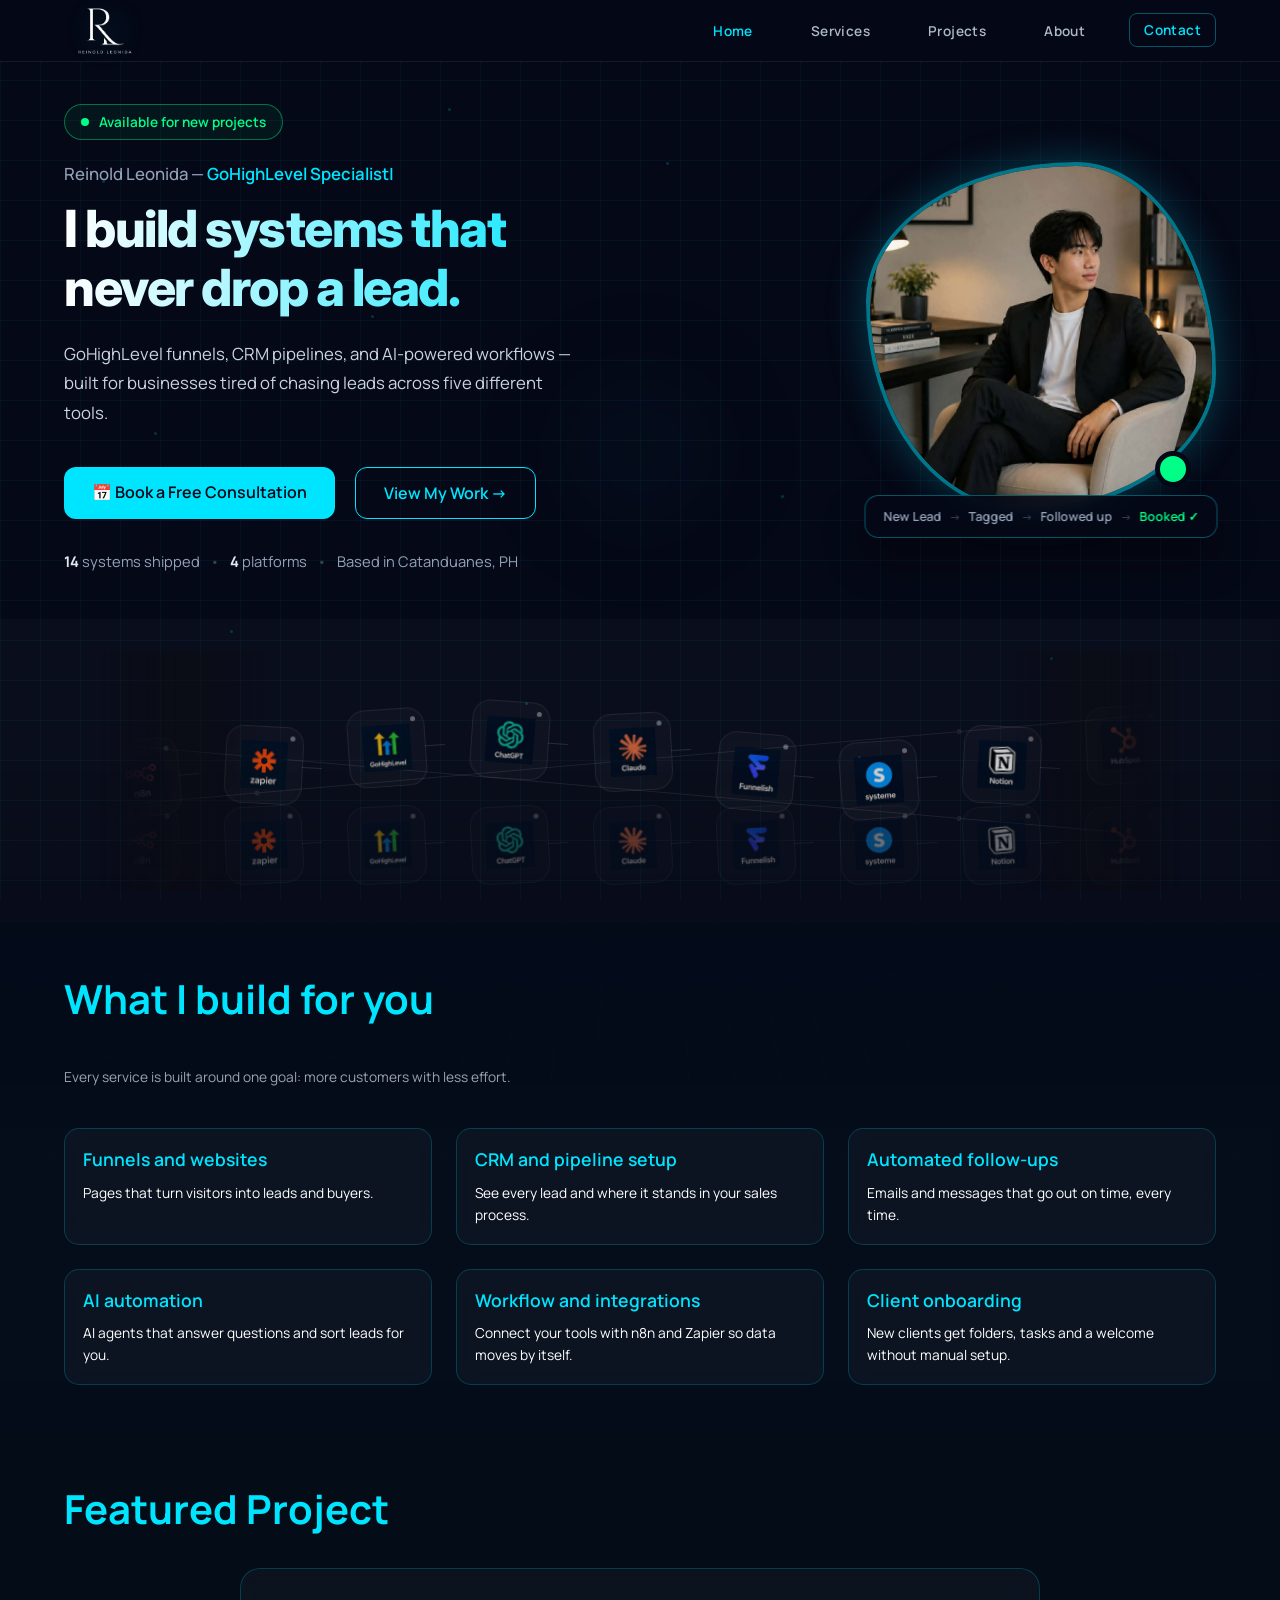
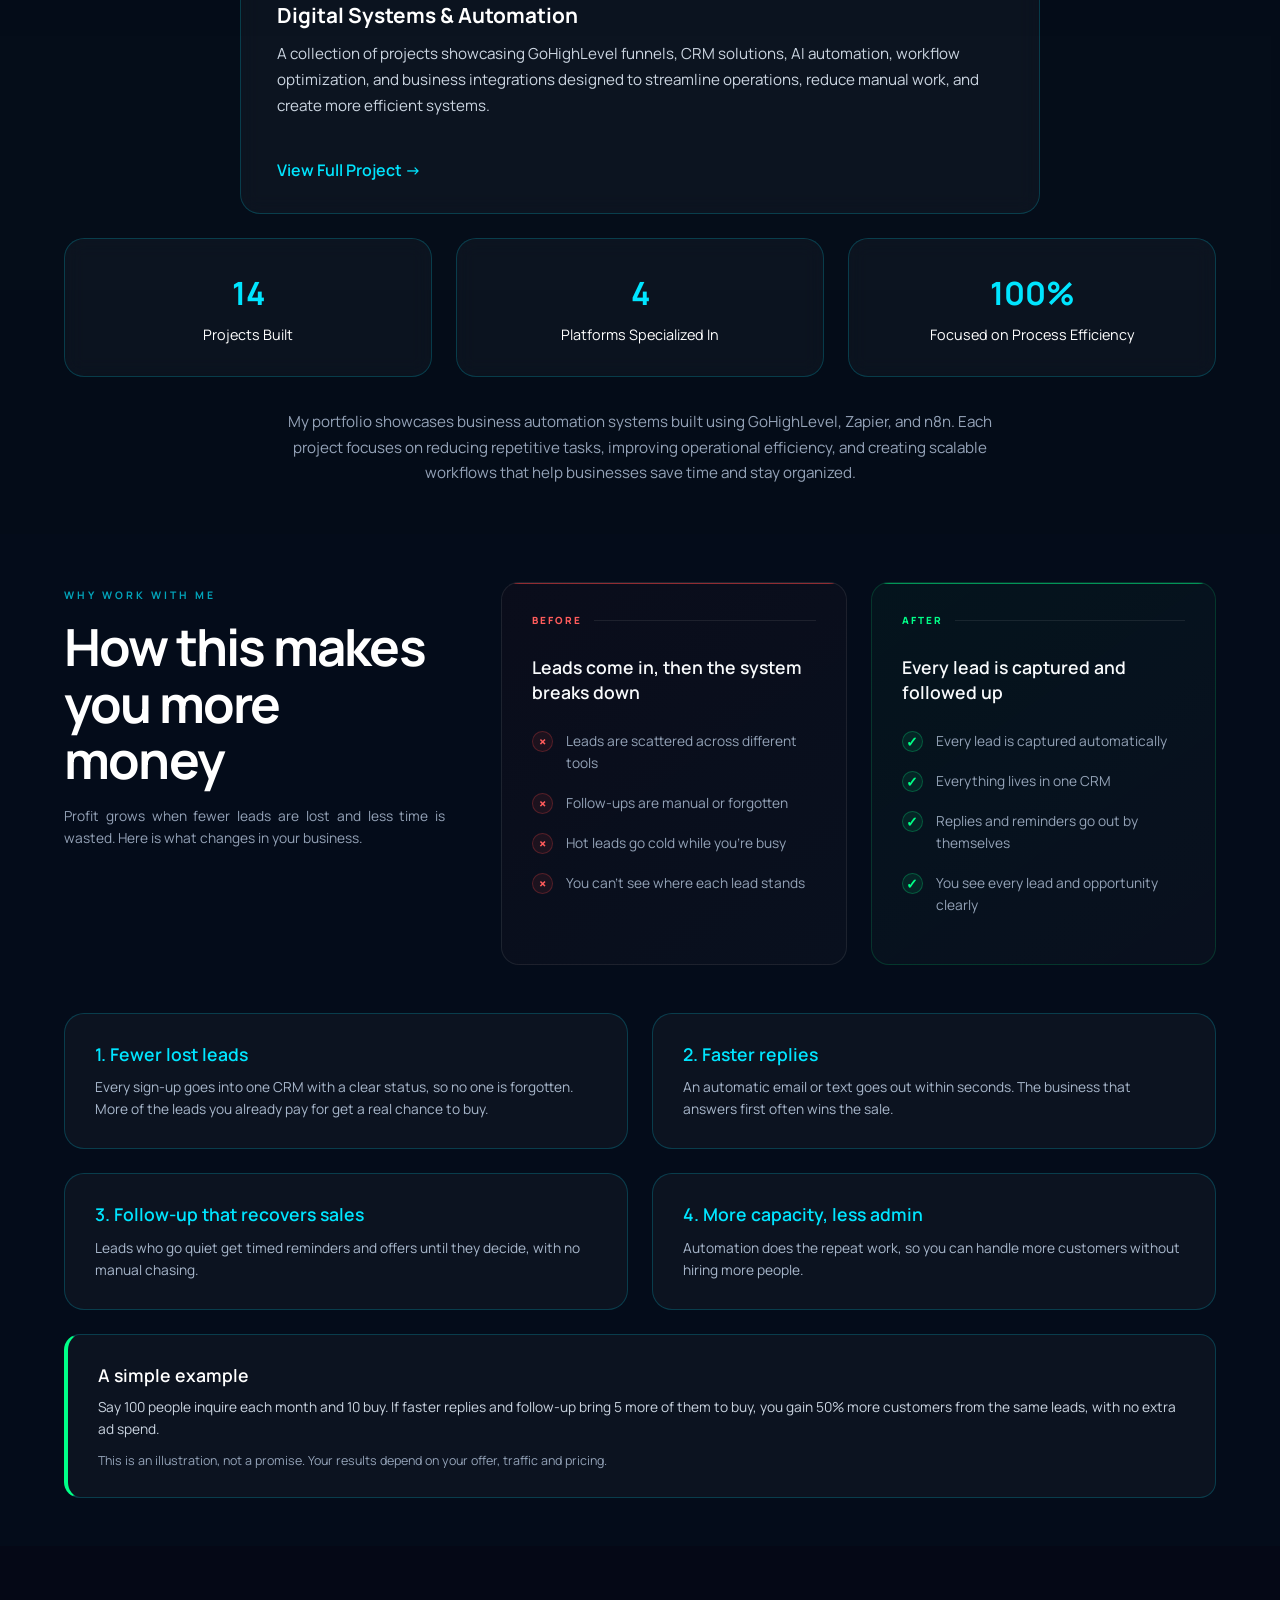
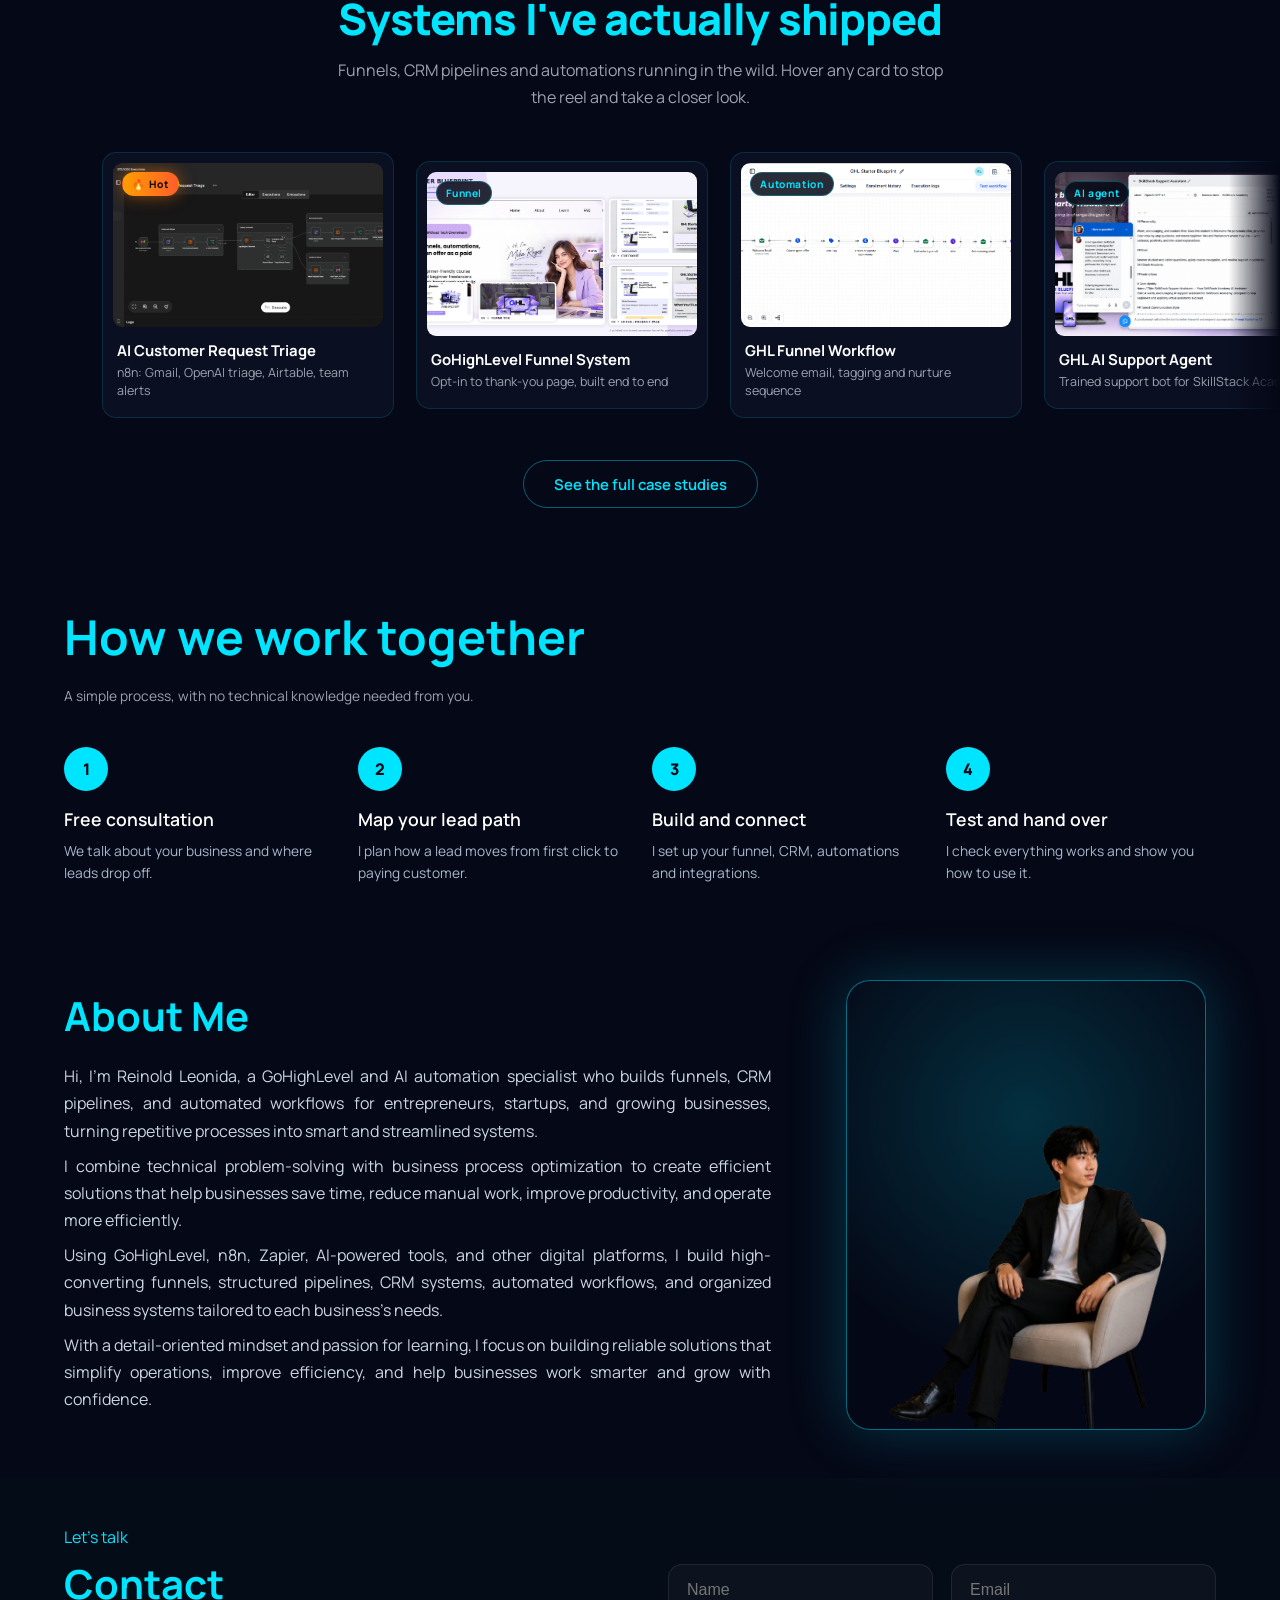
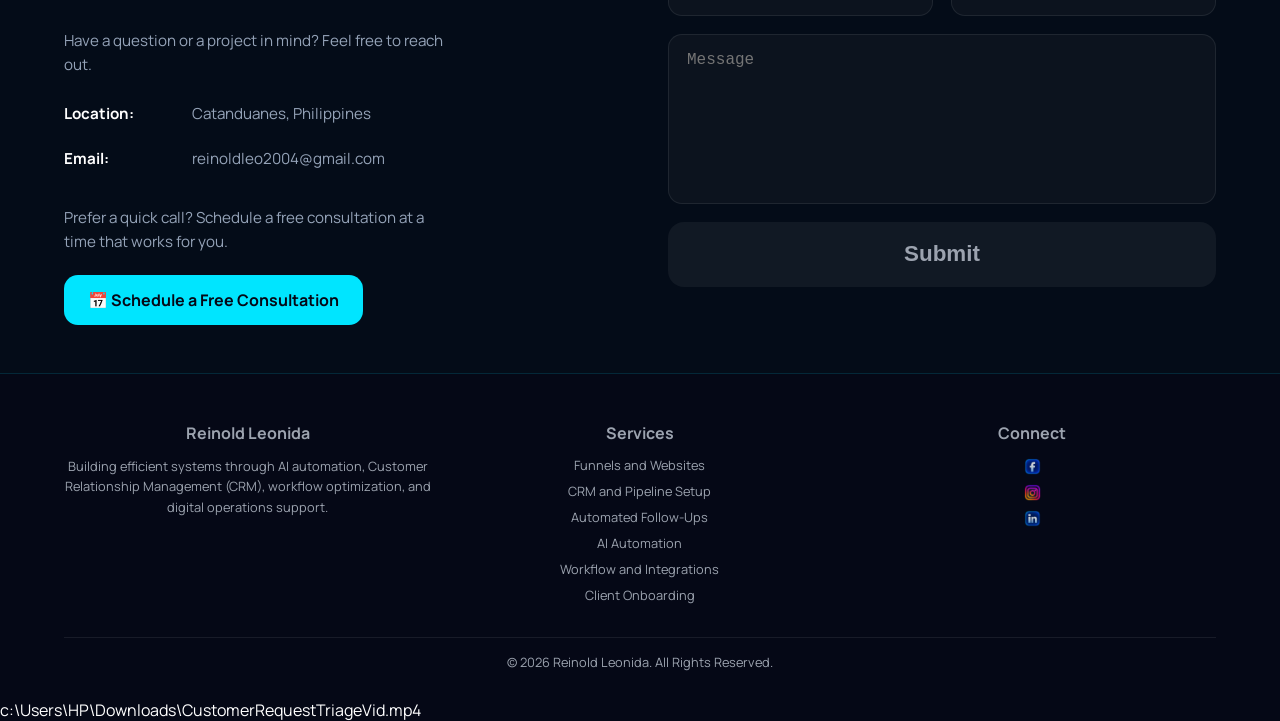
==== commit 016ade7d: "new projects and updated features" ====
--- a/index.html
+++ b/index.html
@@ -108,7 +108,7 @@
         </div>
 
         <p class="hero-kicker">
-            Reinold Leonida — <span id="typing"></span>
+            Reinold Leonida — <span id="typing">GoHighLevel Specialist</span>
         </p>
 
         <h1 class="hero-headline">
@@ -135,9 +135,9 @@
         </div>
 
         <div class="hero-trust">
-            <span><strong>8</strong> systems shipped</span>
+            <span><strong data-stat="projects">14</strong> systems shipped</span>
             <span class="dot">•</span>
-            <span><strong>5+</strong> platforms</span>
+            <span><strong data-stat="platforms">4</strong> platforms</span>
             <span class="dot">•</span>
             <span>Based in Catanduanes, PH</span>
         </div>
@@ -243,60 +243,21 @@
         </div>
 
         <!-- Duplicate track -->
-        <div class="logo-track logo-track-2">
-
-            
-            <div class="tech-logo">
-                <img src="Logos/n8n.jfif" alt="n8n">
-            </div>
-
-            <div class="tech-logo">
-                <img src="Logos/zapier.jfif" alt="Zapier">
-            </div>
-
-            <div class="tech-logo">
-                <img src="Logos/ghl.jfif" alt="GoHighLevel">
-            </div>
-
-            <div class="tech-logo">
-                <img src="Logos/chatgpt.jfif" alt="ChatGPT">
-            </div>
-
-            <div class="tech-logo">
-                <img src="Logos/claude.jfif" alt="Claude">
-            </div>
-
-            <div class="tech-logo">
-                <img src="Logos/funnelish.jfif" alt="Funnelish">
-            </div>
-
-            <div class="tech-logo">
-                <img src="Logos/systeme.jfif" alt="systeme.io">
-            </div>
-
-            <div class="tech-logo">
-                <img src="Logos/notion.jfif" alt="Notion">
-            </div>
-
-            <div class="tech-logo">
-                <img src="Logos/hubspot.jfif" alt="HubSpot">
-            </div>
-
-            <div class="tech-logo">
-                <img src="Logos/trello.jfif" alt="Trello">
-            </div>
-
-            <div class="tech-logo">
-                <img src="Logos/asana.jfif" alt="Asana">
-            </div>
-
-            <div class="tech-logo">
-                <img src="Logos/slack.jfif" alt="Slack">
-            </div>
-
-            <div class="tech-logo">
-                <img src="Logos/discord.jfif" alt="Discord">
-            </div>
+        <div class="logo-track logo-track-2" aria-hidden="true">
+
+            <div class="tech-logo"><img src="Logos/n8n.jfif" alt=""></div>
+            <div class="tech-logo"><img src="Logos/zapier.jfif" alt=""></div>
+            <div class="tech-logo"><img src="Logos/ghl.jfif" alt=""></div>
+            <div class="tech-logo"><img src="Logos/chatgpt.jfif" alt=""></div>
+            <div class="tech-logo"><img src="Logos/claude.jfif" alt=""></div>
+            <div class="tech-logo"><img src="Logos/funnelish.jfif" alt=""></div>
+            <div class="tech-logo"><img src="Logos/systeme.jfif" alt=""></div>
+            <div class="tech-logo"><img src="Logos/notion.jfif" alt=""></div>
+            <div class="tech-logo"><img src="Logos/hubspot.jfif" alt=""></div>
+            <div class="tech-logo"><img src="Logos/trello.jfif" alt=""></div>
+            <div class="tech-logo"><img src="Logos/asana.jfif" alt=""></div>
+            <div class="tech-logo"><img src="Logos/slack.jfif" alt=""></div>
+            <div class="tech-logo"><img src="Logos/discord.jfif" alt=""></div>
 
         </div>
 
@@ -354,12 +315,12 @@
     <div class="project-highlights">
 
         <div class="card stat-card">
-            <h3>8</h3>
+            <h3 data-stat="projects">14</h3>
             <p>Projects Built</p>
         </div>
 
         <div class="card stat-card">
-            <h3>5+</h3>
+            <h3 data-stat="platforms">4</h3>
             <p>Platforms Specialized In</p>
         </div>
 
@@ -477,6 +438,17 @@
 
             <figure class="reel-card">
                 <div class="reel-frame">
+                    <span class="reel-tag reel-tag-hot">🔥 Hot</span>
+                    <img src="CustomerRequestTriage.png" alt="AI Customer Request Triage workflow" loading="lazy">
+                </div>
+                <figcaption>
+                    <strong>AI Customer Request Triage</strong>
+                    <span>n8n: Gmail, OpenAI triage, Airtable, team alerts</span>
+                </figcaption>
+            </figure>
+
+            <figure class="reel-card">
+                <div class="reel-frame">
                     <span class="reel-tag">Funnel</span>
                     <img src="GHLfunnel.png" alt="GoHighLevel Funnel System" loading="lazy">
                 </div>
@@ -511,11 +483,11 @@
             <figure class="reel-card">
                 <div class="reel-frame">
                     <span class="reel-tag">E-commerce</span>
-                    <img src="VitaCore.png" alt="VitaCore Funnel & CRM" loading="lazy">
-                </div>
-                <figcaption>
-                    <strong>VitaCore Funnel & CRM</strong>
-                    <span>Offer page, checkout and Shopify order sync</span>
+                    <img src="VitaCore.png" alt="VitaCore E-commerce Funnel" loading="lazy">
+                </div>
+                <figcaption>
+                    <strong>VitaCore E-commerce Funnel</strong>
+                    <span>Landing page, 3 checkouts, thank-you page and Shopify setup</span>
                 </figcaption>
             </figure>
 
@@ -537,18 +509,18 @@
                 </div>
                 <figcaption>
                     <strong>AI Content Automation</strong>
-                    <span>n8n: intake, copy, image, auto-publish</span>
+                    <span>n8n: Tally intake, AI copy, image and Instagram-ready post</span>
                 </figcaption>
             </figure>
 
             <figure class="reel-card">
                 <div class="reel-frame">
                     <span class="reel-tag">Automation</span>
-                    <img src="Leadfollowup.png" alt="Sales & Follow-Up Automation" loading="lazy">
-                </div>
-                <figcaption>
-                    <strong>Sales & Follow-Up Automation</strong>
-                    <span>AI agent routing leads to sheets, mail and chat</span>
+                    <img src="Leadfollowup.png" alt="Automated Lead Follow-Up workflow" loading="lazy">
+                </div>
+                <figcaption>
+                    <strong>Automated Lead Follow-Up</strong>
+                    <span>Webhook, AI agent, Sheets, email, Telegram and timed reminders</span>
                 </figcaption>
             </figure>
 
@@ -566,11 +538,22 @@
             <figure class="reel-card">
                 <div class="reel-frame">
                     <span class="reel-tag">Onboarding</span>
-                    <img src="clientonboarding.png" alt="File Organization & Alerts" loading="lazy">
-                </div>
-                <figcaption>
-                    <strong>File Organization & Alerts</strong>
-                    <span>Zap: sheet row to Drive folder, Trello and email</span>
+                    <img src="clientonboarding.png" alt="Client Onboarding Automation workflow" loading="lazy">
+                </div>
+                <figcaption>
+                    <strong>Client Onboarding Automation</strong>
+                    <span>Zap: form to Drive folder, Trello card, welcome email and CRM row</span>
+                </figcaption>
+            </figure>
+
+            <figure class="reel-card" aria-hidden="true">
+                <div class="reel-frame">
+                    <span class="reel-tag reel-tag-hot">🔥 Hot</span>
+                    <img src="CustomerRequestTriage.png" alt="" loading="lazy">
+                </div>
+                <figcaption>
+                    <strong>AI Customer Request Triage</strong>
+                    <span>n8n: Gmail, OpenAI triage, Airtable, team alerts</span>
                 </figcaption>
             </figure>
 
@@ -613,8 +596,8 @@
                     <img src="VitaCore.png" alt="" loading="lazy">
                 </div>
                 <figcaption>
-                    <strong>VitaCore Funnel & CRM</strong>
-                    <span>Offer page, checkout and Shopify order sync</span>
+                    <strong>VitaCore E-commerce Funnel</strong>
+                    <span>Landing page, 3 checkouts, thank-you page and Shopify setup</span>
                 </figcaption>
             </figure>
 
@@ -636,7 +619,7 @@
                 </div>
                 <figcaption>
                     <strong>AI Content Automation</strong>
-                    <span>n8n: intake, copy, image, auto-publish</span>
+                    <span>n8n: Tally intake, AI copy, image and Instagram-ready post</span>
                 </figcaption>
             </figure>
 
@@ -646,8 +629,8 @@
                     <img src="Leadfollowup.png" alt="" loading="lazy">
                 </div>
                 <figcaption>
-                    <strong>Sales & Follow-Up Automation</strong>
-                    <span>AI agent routing leads to sheets, mail and chat</span>
+                    <strong>Automated Lead Follow-Up</strong>
+                    <span>Webhook, AI agent, Sheets, email, Telegram and timed reminders</span>
                 </figcaption>
             </figure>
 
@@ -668,8 +651,8 @@
                     <img src="clientonboarding.png" alt="" loading="lazy">
                 </div>
                 <figcaption>
-                    <strong>File Organization & Alerts</strong>
-                    <span>Zap: sheet row to Drive folder, Trello and email</span>
+                    <strong>Client Onboarding Automation</strong>
+                    <span>Zap: form to Drive folder, Trello card, welcome email and CRM row</span>
                 </figcaption>
             </figure>
         </div>
@@ -705,10 +688,10 @@
         <h2>About Me</h2>
 
         <p>
-             Hi, I’m Reinold Leonida a GoHighLevel Specialist, AI Automation Specialist,
-             Funnel Builder, and CRM & Automation Specialist dedicated to helping 
-             entrepreneurs, startups, and growing businesses turn repetitive processes 
-             into smart and streamlined systems.
+             Hi, I’m Reinold Leonida, a GoHighLevel and AI automation specialist 
+             who builds funnels, CRM pipelines, and automated workflows for 
+             entrepreneurs, startups, and growing businesses, turning repetitive 
+             processes into smart and streamlined systems.
         </p>
 
         <p>
@@ -776,8 +759,8 @@
     <p>
         <span class="contact-title">Email</span>
         <span class="contact-value">
-            <a href="mailto:reinoldleonida@email.com">
-                reinoldleonida@email.com
+            <a href="mailto:reinoldleo2004@gmail.com">
+                reinoldleo2004@gmail.com
             </a>
         </span>
     </p>
@@ -833,7 +816,7 @@
 </div>
 <input type="hidden"
        name="_next"
-       value="https://reinoldleonida.vercel.app/about.html?sent=true#contact">
+       value="https://reinoldleonida.vercel.app/index.html?sent=true#contact">
 
             <textarea
     name="Message"
@@ -870,9 +853,12 @@
             <h3>Services</h3>
 
             <ul class="footer-links">
-                <li>Sales Funnel & Pipeline Setup</li>
-                <li>Customer Relationship Management (CRM)</li>
-                <li>Tech Virtual Assistance</li>
+                <li>Funnels and Websites</li>
+                <li>CRM and Pipeline Setup</li>
+                <li>Automated Follow-Ups</li>
+                <li>AI Automation</li>
+                <li>Workflow and Integrations</li>
+                <li>Client Onboarding</li>
             </ul>
         </div>
 
@@ -920,4 +906,4 @@
 <script src="script.js"></script>
 
 </body>
-</html>+</html>c:\Users\HP\Downloads\CustomerRequestTriageVid.mp4
--- a/style.css
+++ b/style.css
@@ -1022,7 +1022,7 @@
     margin-top: 35px;
 }
 
-booking-text {
+.booking-text {
     color: #94a3b8;
     font-size: .95rem;
     line-height: 1.6;
@@ -3491,4 +3491,16 @@
     font-size: .86rem !important;
     line-height: 1.6 !important;
     font-weight: 400 !important;
+}
+
+
+/* =====================================================
+   HOT PROJECT TAG (showcase reel)
+===================================================== */
+.reel-tag.reel-tag-hot {
+    color: #1a0f00;
+    font-weight: 800;
+    background: linear-gradient(90deg, #ff9d00, #ff5e2b);
+    border-color: transparent;
+    box-shadow: 0 0 16px rgba(255, 120, 0, .5);
 }
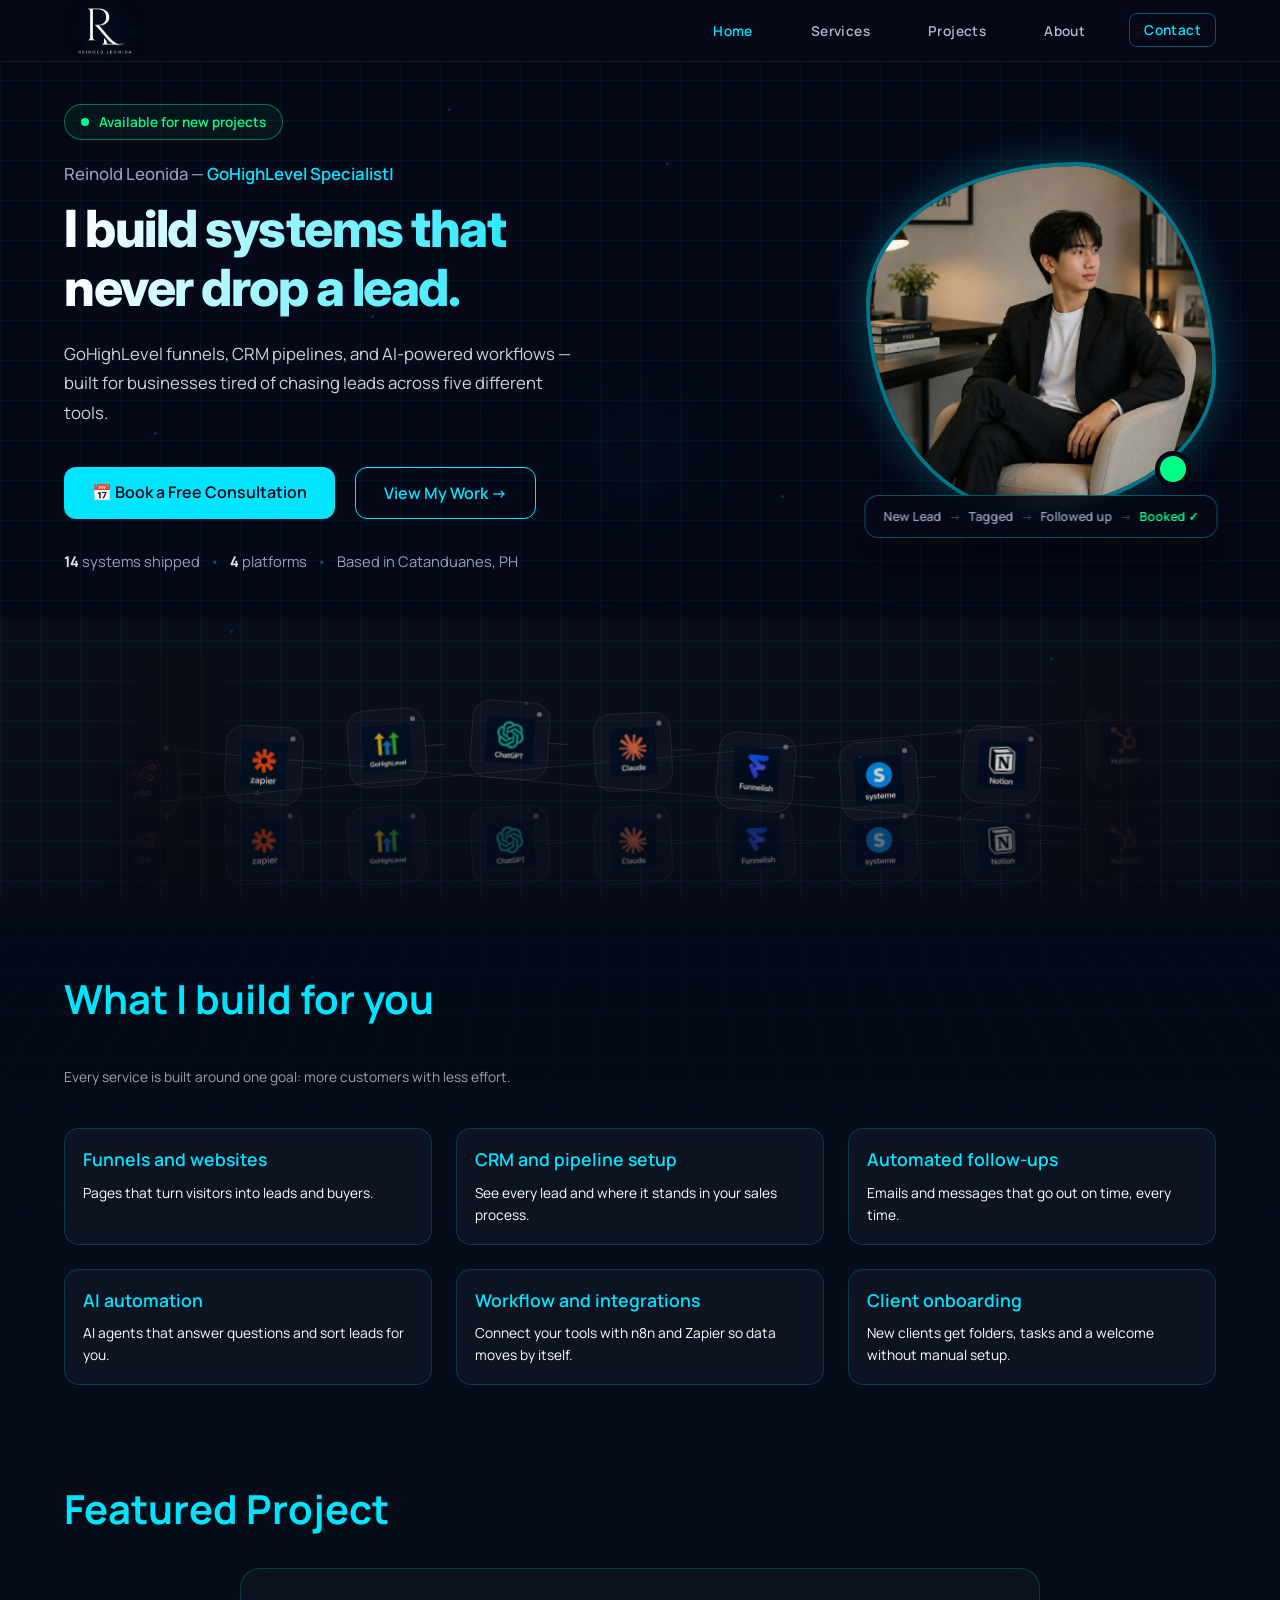
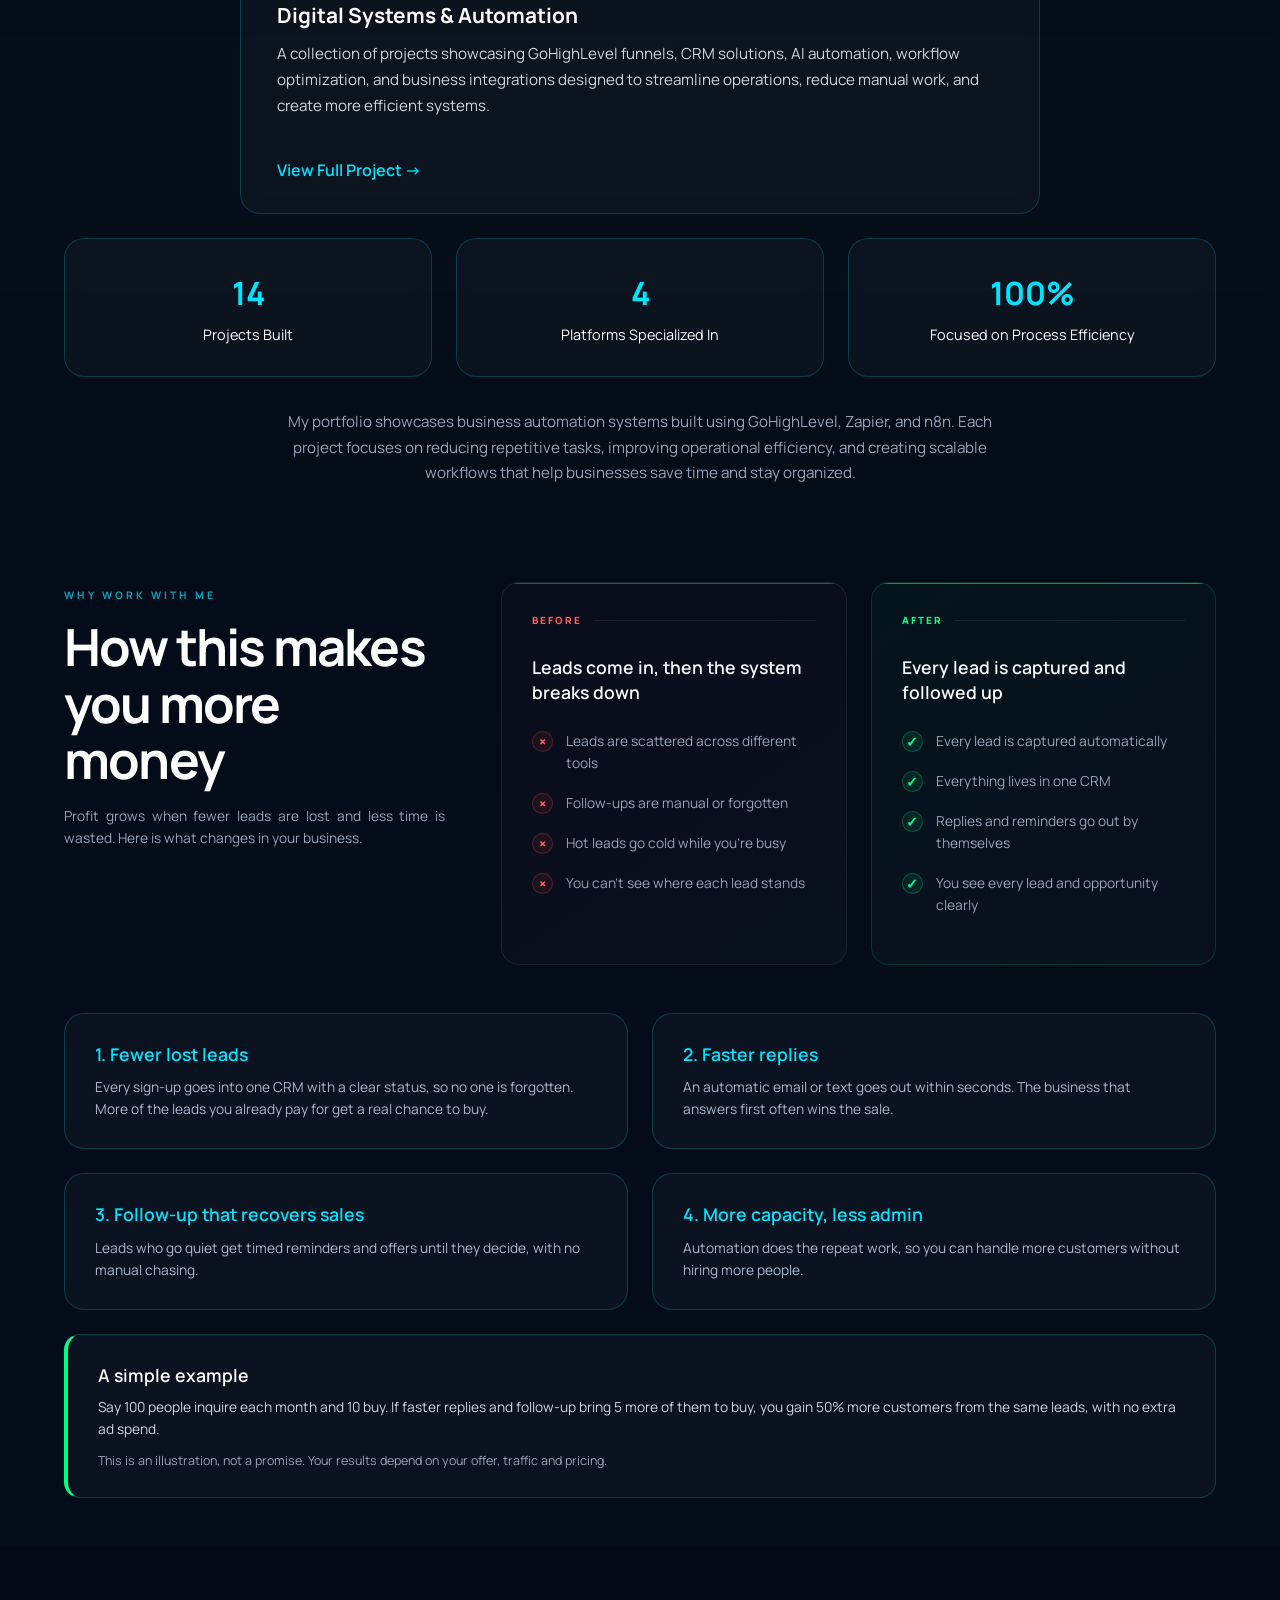
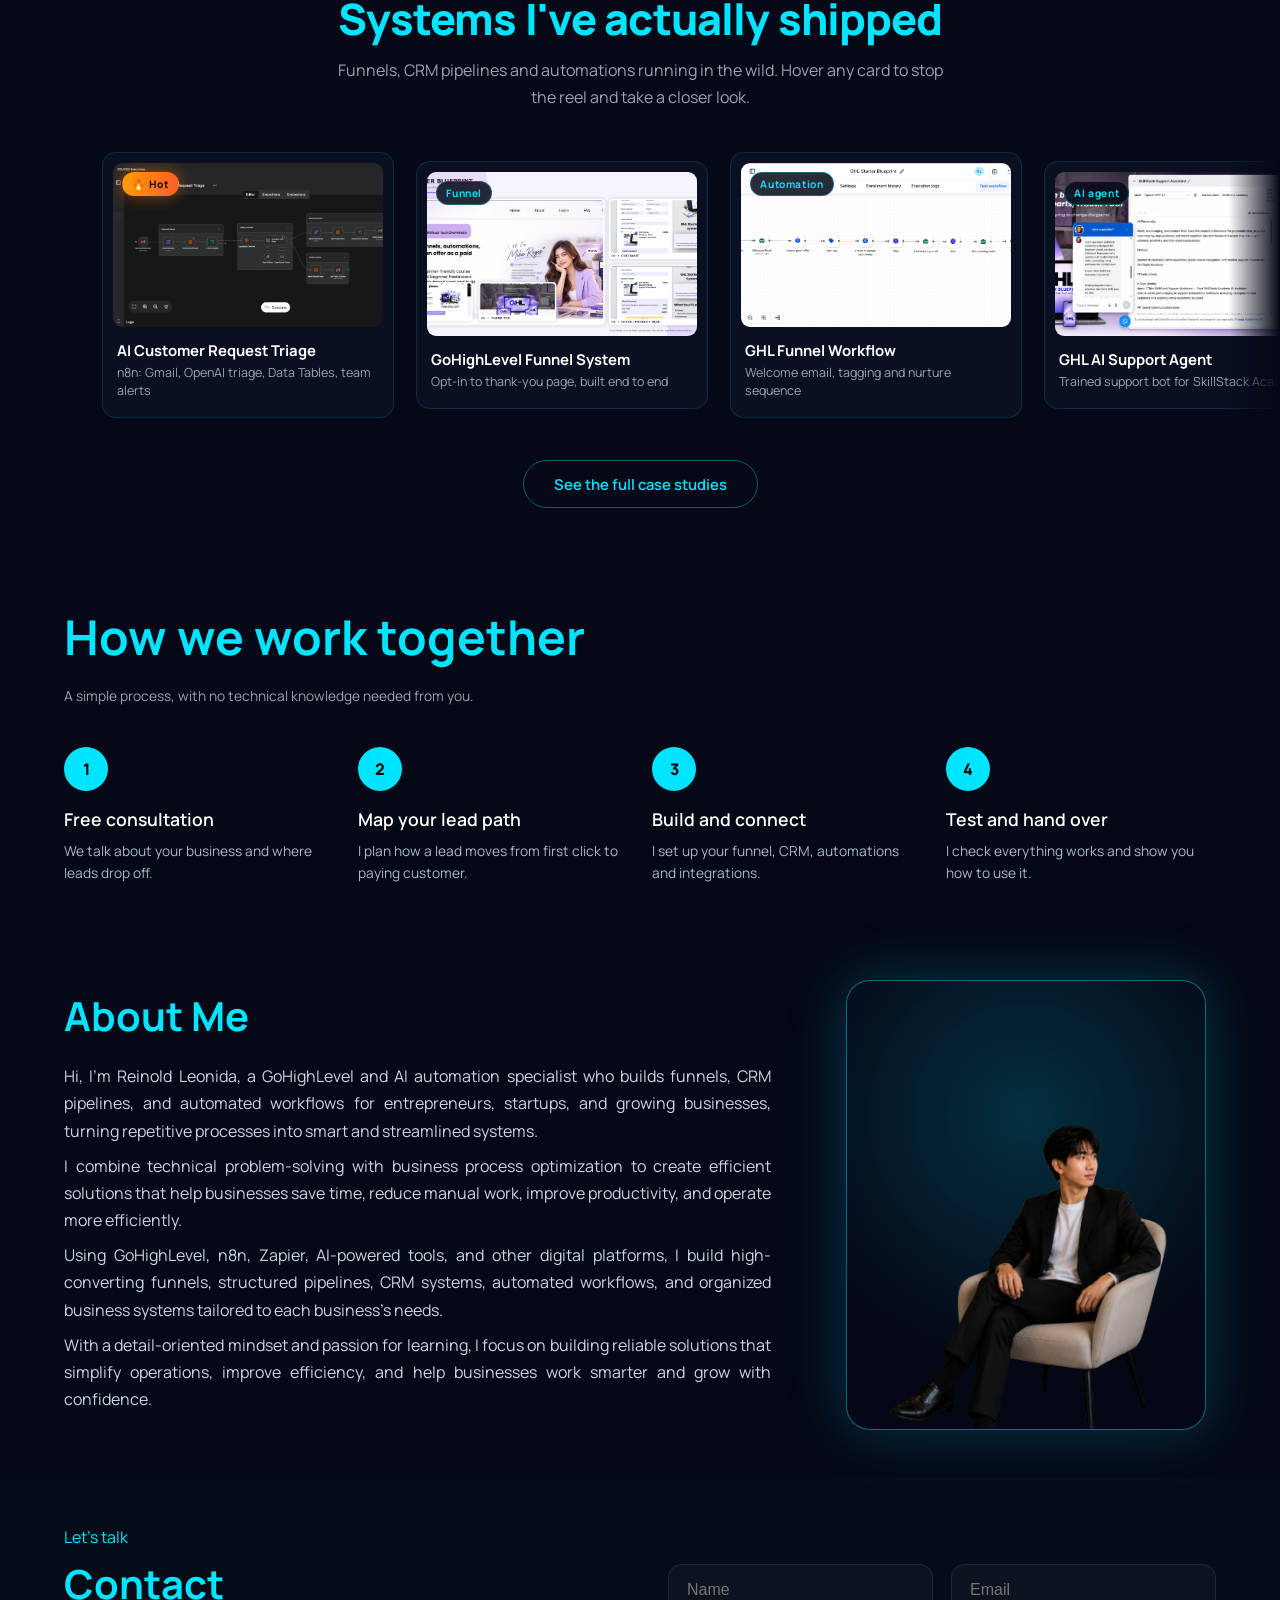
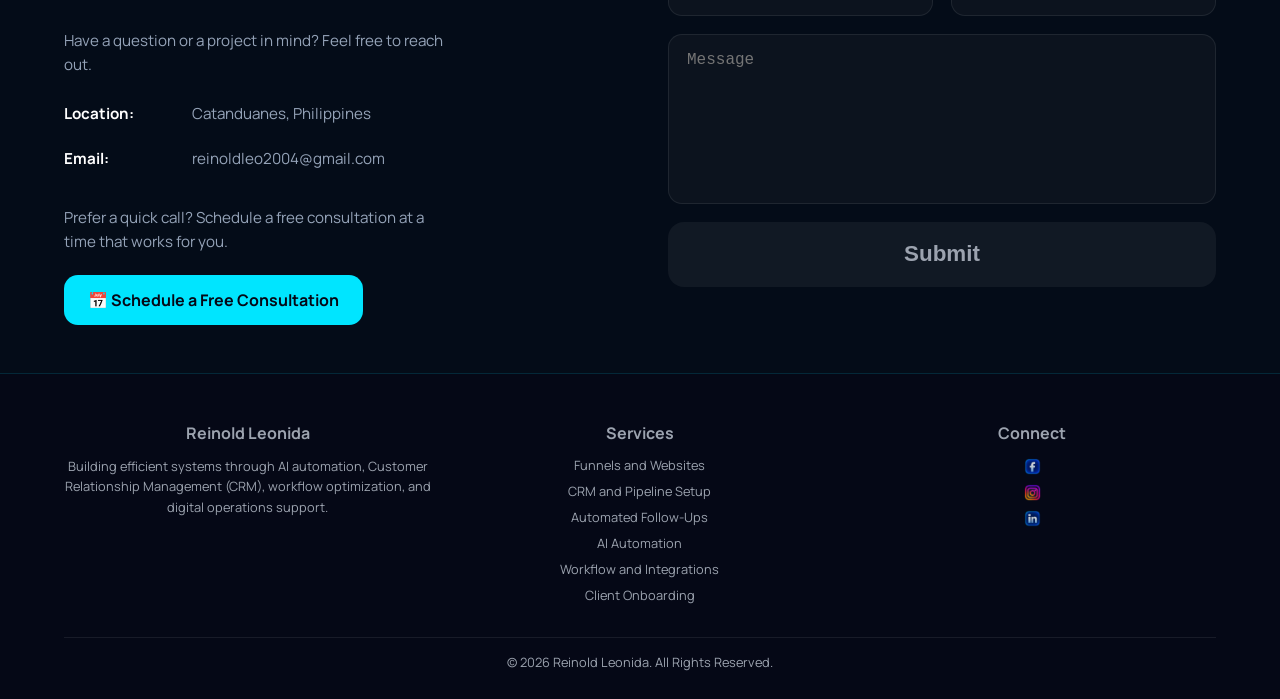
==== commit acf4b494: "troubleshoot" ====
--- a/index.html
+++ b/index.html
@@ -443,7 +443,7 @@
                 </div>
                 <figcaption>
                     <strong>AI Customer Request Triage</strong>
-                    <span>n8n: Gmail, OpenAI triage, Airtable, team alerts</span>
+                    <span>n8n: Gmail, OpenAI triage, Data Tables, team alerts</span>
                 </figcaption>
             </figure>
 
@@ -553,7 +553,7 @@
                 </div>
                 <figcaption>
                     <strong>AI Customer Request Triage</strong>
-                    <span>n8n: Gmail, OpenAI triage, Airtable, team alerts</span>
+                    <span>n8n: Gmail, OpenAI triage, Data Tables, team alerts</span>
                 </figcaption>
             </figure>
 
@@ -906,4 +906,4 @@
 <script src="script.js"></script>
 
 </body>
-</html>c:\Users\HP\Downloads\CustomerRequestTriageVid.mp4+</html>
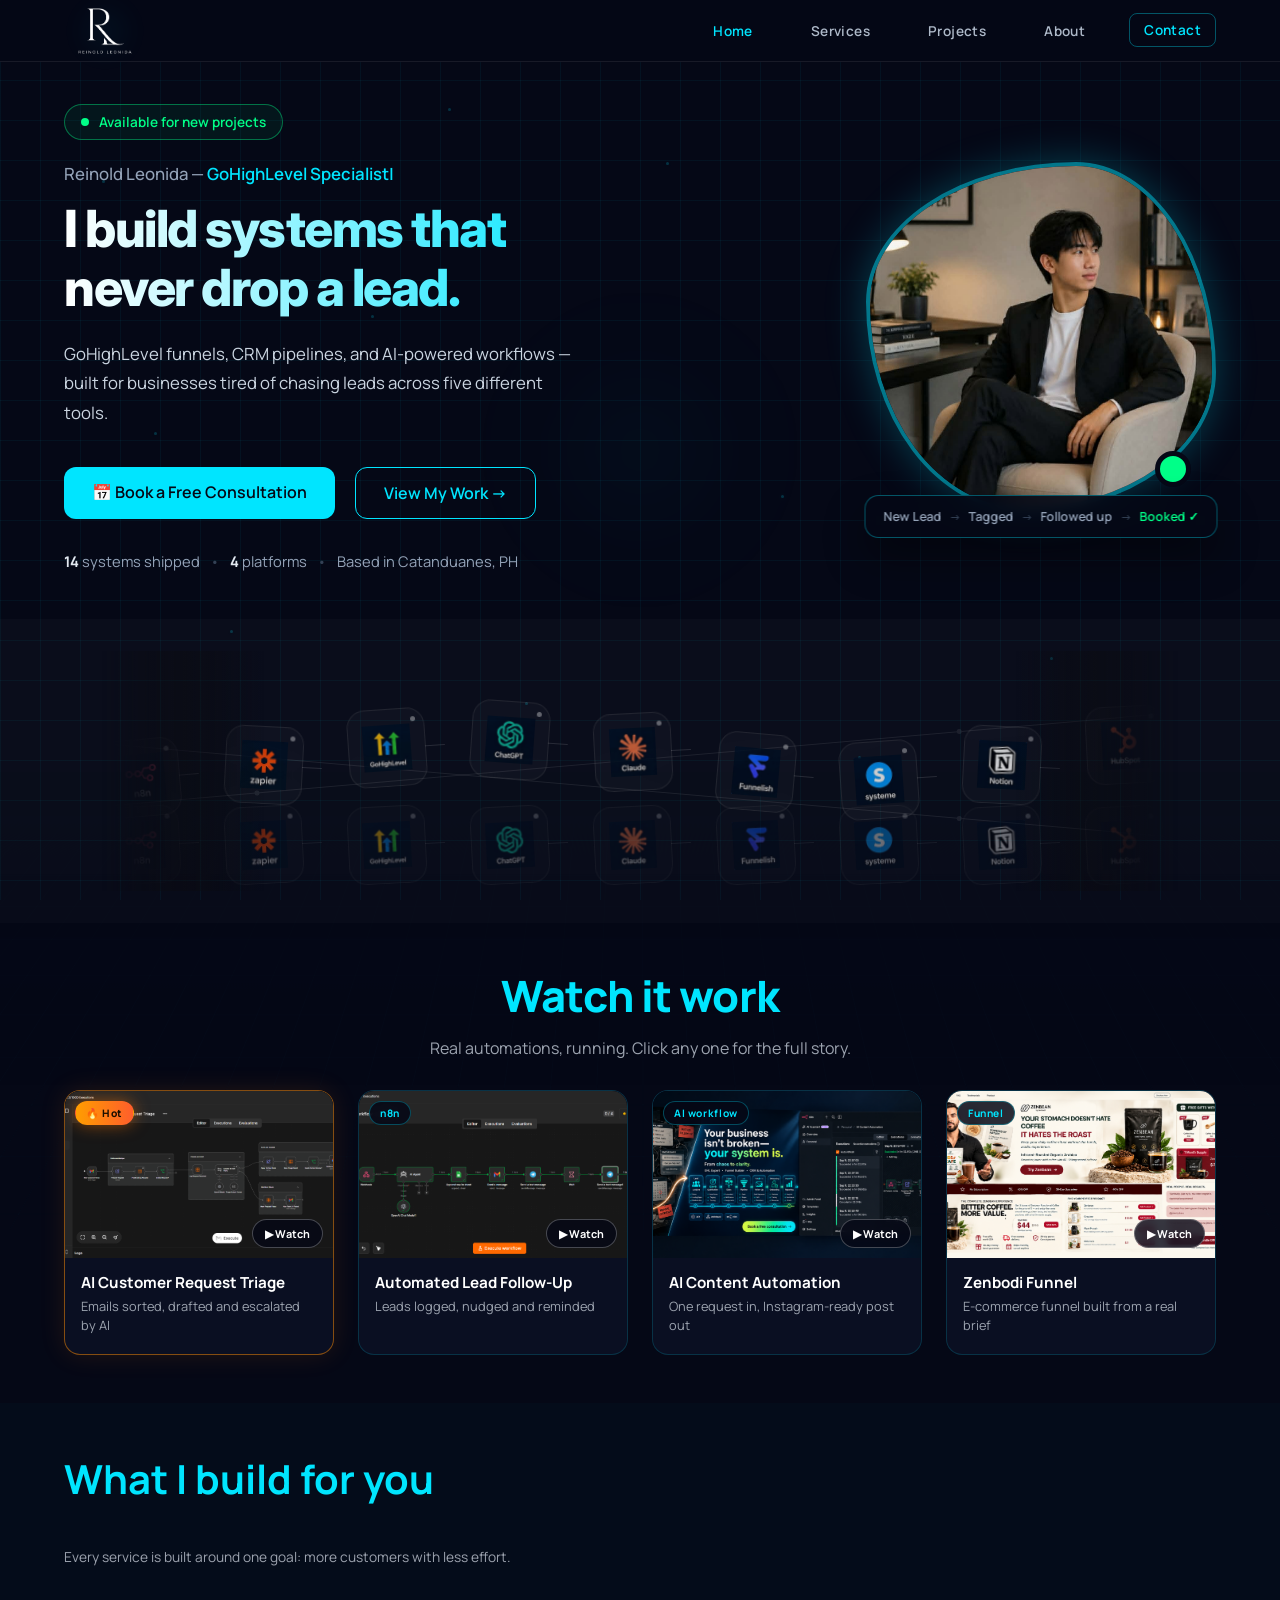
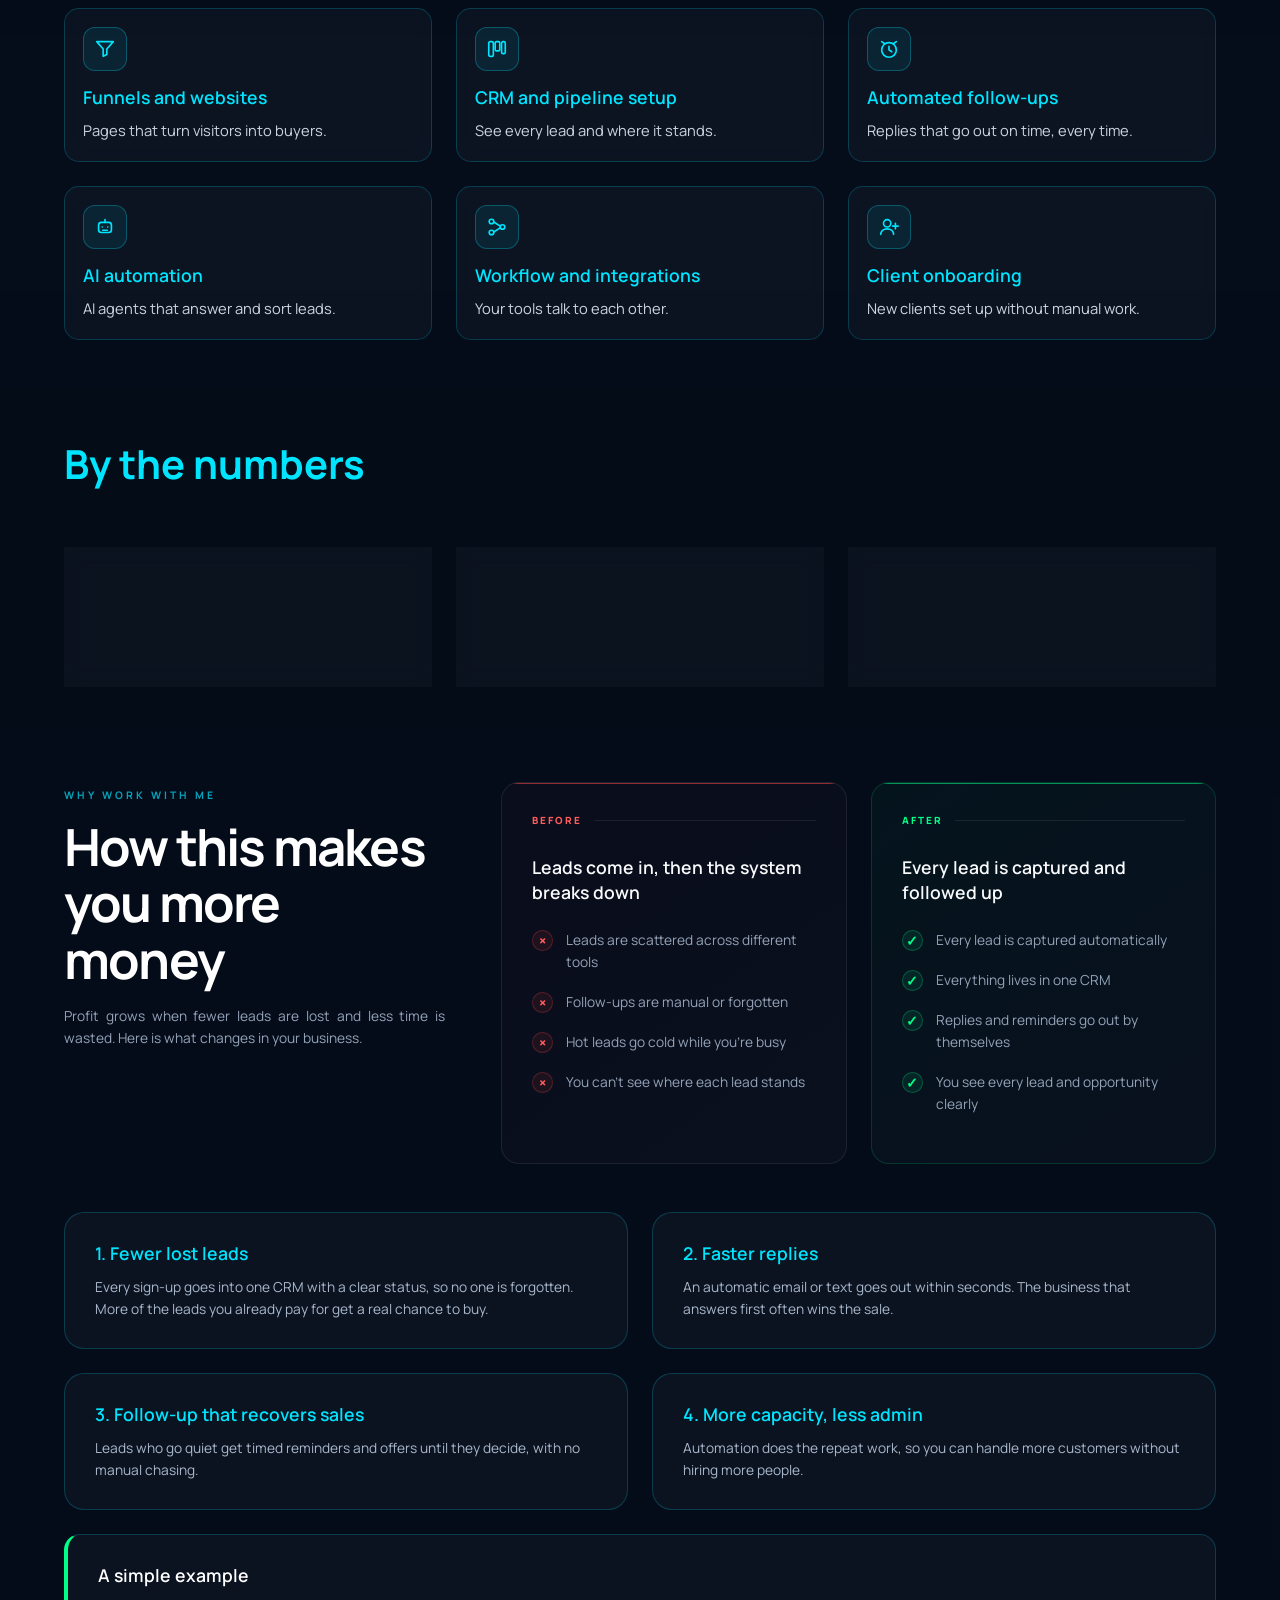
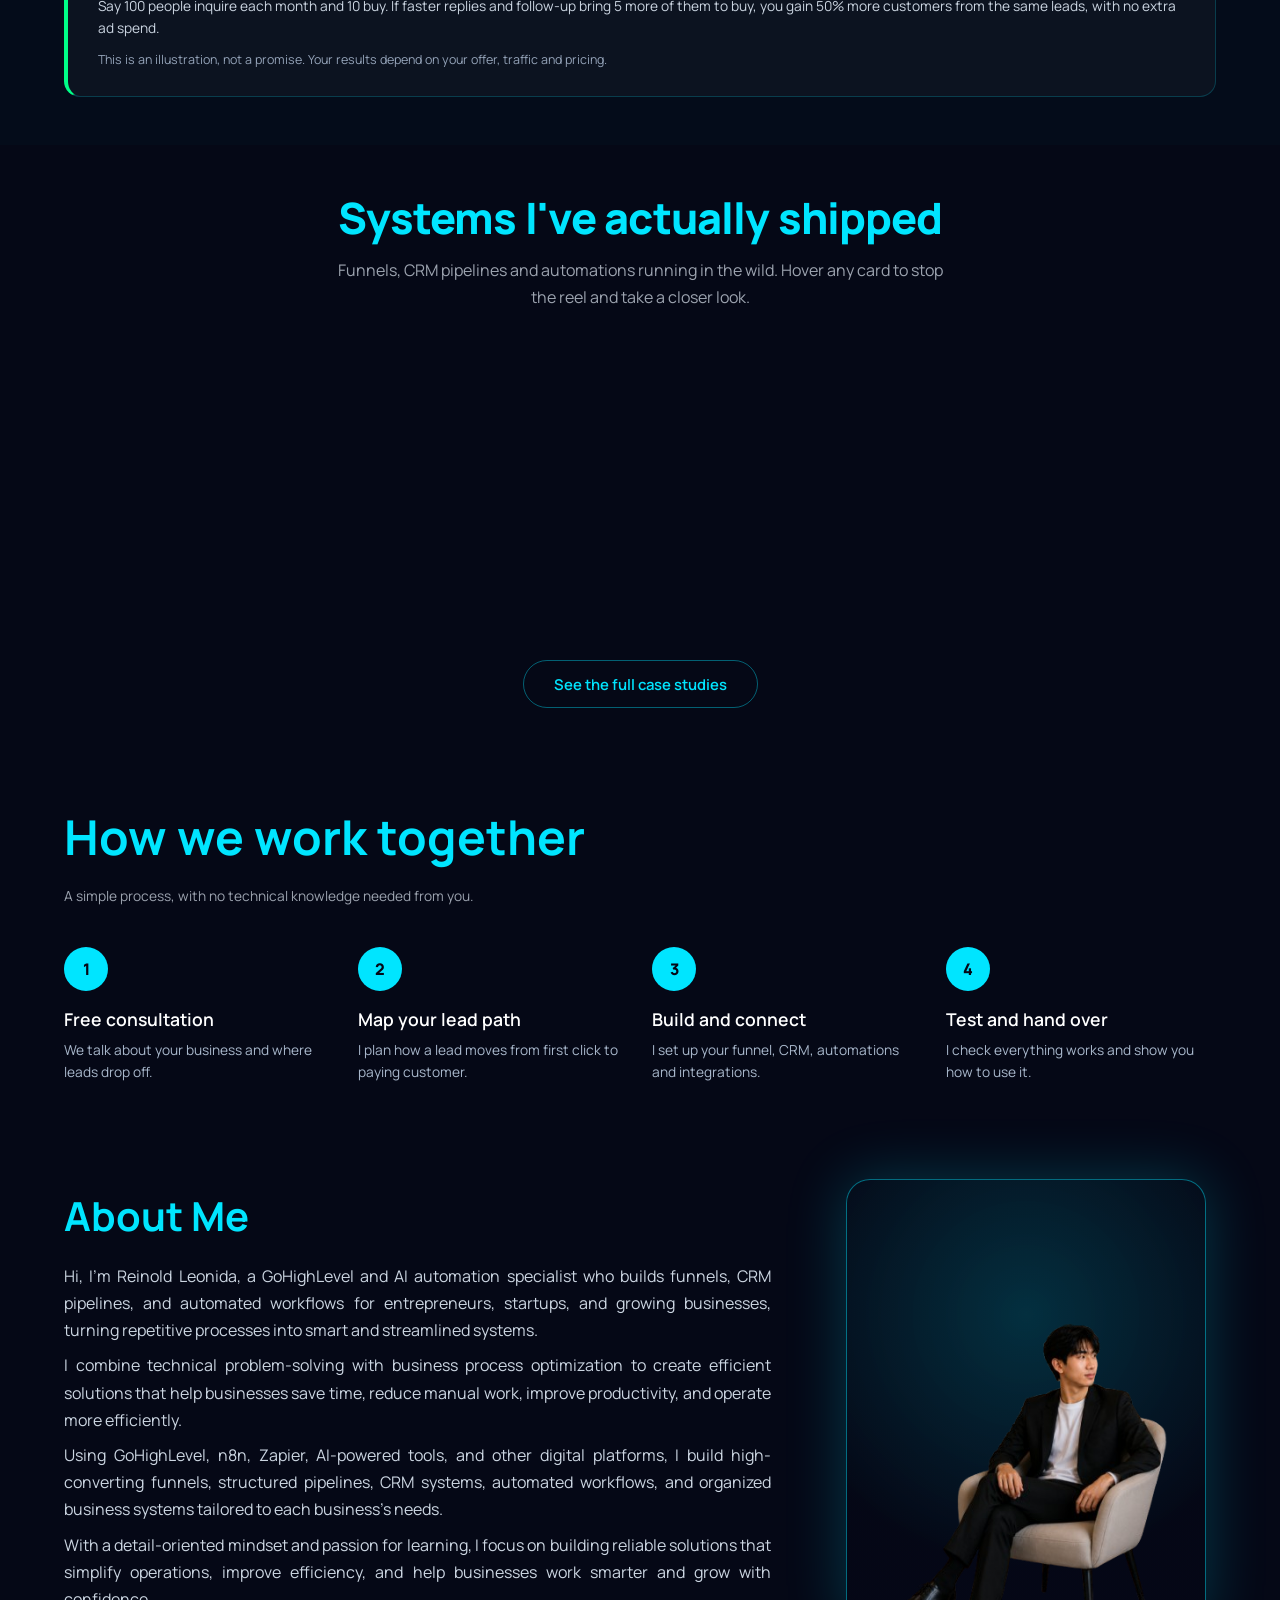
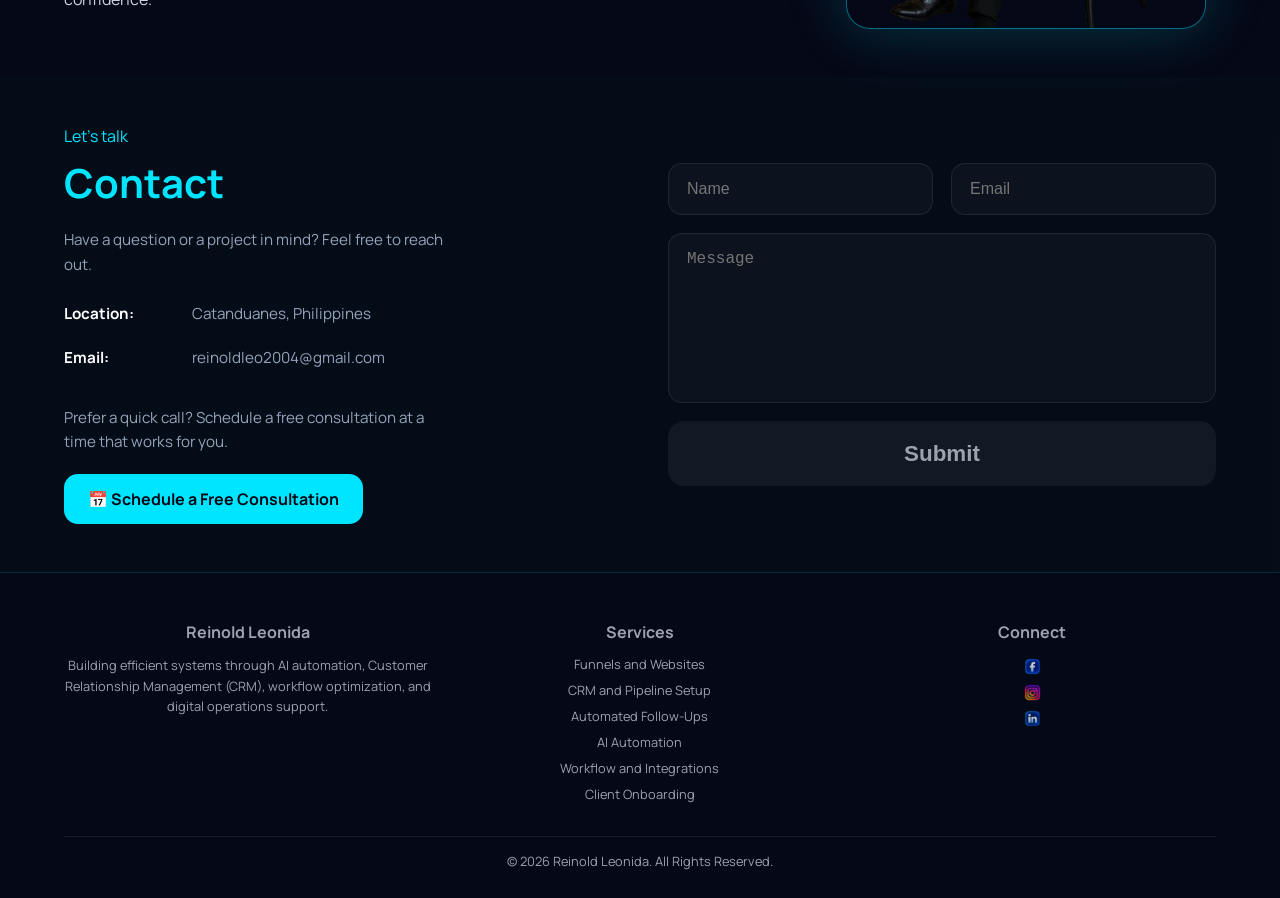
==== commit 80329131: "new update" ====
--- a/index.html
+++ b/index.html
@@ -265,6 +265,72 @@
 
 </section>
 
+<!-- WATCH IT WORK -->
+<section id="demos" class="demos-section">
+
+    <div class="showcase-head">
+        <h2>Watch it <em>work</em></h2>
+        <p>Real automations, running. Click any one for the full story.</p>
+    </div>
+
+    <div class="demo-grid">
+
+        <a class="demo-card is-hot" href="project.html#triage">
+            <div class="demo-media">
+                <span class="demo-tag demo-tag-hot">🔥 Hot</span>
+                <img src="CustomerRequestTriage.png" alt="AI Customer Request Triage workflow" loading="lazy">
+                <video data-src="CustomerRequestTriageVid.mp4" muted loop playsinline preload="none" aria-hidden="true" tabindex="-1"></video>
+                <span class="demo-watch">▶ Watch</span>
+            </div>
+            <div class="demo-info">
+                <strong>AI Customer Request Triage</strong>
+                <span>Emails sorted, drafted and escalated by AI</span>
+            </div>
+        </a>
+
+        <a class="demo-card" href="project.html#followup">
+            <div class="demo-media">
+                <span class="demo-tag">n8n</span>
+                <img src="Leadfollowup.png" alt="Automated Lead Follow-Up workflow" loading="lazy">
+                <video data-src="automatedFollowUp.mp4" muted loop playsinline preload="none" aria-hidden="true" tabindex="-1"></video>
+                <span class="demo-watch">▶ Watch</span>
+            </div>
+            <div class="demo-info">
+                <strong>Automated Lead Follow-Up</strong>
+                <span>Leads logged, nudged and reminded</span>
+            </div>
+        </a>
+
+        <a class="demo-card" href="project.html#content">
+            <div class="demo-media">
+                <span class="demo-tag">AI workflow</span>
+                <img src="aicontent.png" alt="AI Content Automation workflow" loading="lazy">
+                <video data-src="AiContentAutomation.mp4" muted loop playsinline preload="none" aria-hidden="true" tabindex="-1"></video>
+                <span class="demo-watch">▶ Watch</span>
+            </div>
+            <div class="demo-info">
+                <strong>AI Content Automation</strong>
+                <span>One request in, Instagram-ready post out</span>
+            </div>
+        </a>
+
+        <a class="demo-card" href="project.html#zenbodi">
+            <div class="demo-media">
+                <span class="demo-tag">Funnel</span>
+                <img src="Zenbodi.png" alt="Zenbodi e-commerce funnel" loading="lazy">
+                <video data-src="ZenbodiCoffee1.mp4" muted loop playsinline preload="none" aria-hidden="true" tabindex="-1"></video>
+                <span class="demo-watch">▶ Watch</span>
+            </div>
+            <div class="demo-info">
+                <strong>Zenbodi Funnel</strong>
+                <span>E-commerce funnel built from a real brief</span>
+            </div>
+        </a>
+
+    </div>
+
+</section>
+
     <!-- SERVICES -->
 <section id="services">
 
@@ -273,44 +339,18 @@
     <p class="section-subtitle" style="text-align:left;margin-left:0">Every service is built around one goal: more customers with less effort.</p>
 
     <div class="project-grid">
-        <div class="card project-card"><h3>Funnels and websites</h3><p>Pages that turn visitors into leads and buyers.</p></div>
-        <div class="card project-card"><h3>CRM and pipeline setup</h3><p>See every lead and where it stands in your sales process.</p></div>
-        <div class="card project-card"><h3>Automated follow-ups</h3><p>Emails and messages that go out on time, every time.</p></div>
-        <div class="card project-card"><h3>AI automation</h3><p>AI agents that answer questions and sort leads for you.</p></div>
-        <div class="card project-card"><h3>Workflow and integrations</h3><p>Connect your tools with n8n and Zapier so data moves by itself.</p></div>
-        <div class="card project-card"><h3>Client onboarding</h3><p>New clients get folders, tasks and a welcome without manual setup.</p></div>
+        <div class="card project-card svc-card"><span class="svc-icon" aria-hidden="true"><svg viewBox="0 0 24 24" fill="none" stroke="currentColor" stroke-width="1.8" stroke-linecap="round" stroke-linejoin="round"><path d="M3 4h18l-7 8v6l-4 2v-8z"/></svg></span><h3>Funnels and websites</h3><p>Pages that turn visitors into buyers.</p></div>
+        <div class="card project-card svc-card"><span class="svc-icon" aria-hidden="true"><svg viewBox="0 0 24 24" fill="none" stroke="currentColor" stroke-width="1.8" stroke-linecap="round" stroke-linejoin="round"><rect x="3" y="4" width="5" height="16" rx="1.5"/><rect x="10" y="4" width="5" height="10" rx="1.5"/><rect x="17" y="4" width="4" height="13" rx="1.5"/></svg></span><h3>CRM and pipeline setup</h3><p>See every lead and where it stands.</p></div>
+        <div class="card project-card svc-card"><span class="svc-icon" aria-hidden="true"><svg viewBox="0 0 24 24" fill="none" stroke="currentColor" stroke-width="1.8" stroke-linecap="round" stroke-linejoin="round"><circle cx="12" cy="13" r="8"/><path d="M12 9v4l3 2"/><path d="M4 4l3 2M20 4l-3 2"/></svg></span><h3>Automated follow-ups</h3><p>Replies that go out on time, every time.</p></div>
+        <div class="card project-card svc-card"><span class="svc-icon" aria-hidden="true"><svg viewBox="0 0 24 24" fill="none" stroke="currentColor" stroke-width="1.8" stroke-linecap="round" stroke-linejoin="round"><rect x="5" y="7" width="14" height="11" rx="3"/><path d="M12 7V4M9 12h.01M15 12h.01M9.5 15.5h5"/></svg></span><h3>AI automation</h3><p>AI agents that answer and sort leads.</p></div>
+        <div class="card project-card svc-card"><span class="svc-icon" aria-hidden="true"><svg viewBox="0 0 24 24" fill="none" stroke="currentColor" stroke-width="1.8" stroke-linecap="round" stroke-linejoin="round"><circle cx="6" cy="6" r="2.5"/><circle cx="18" cy="12" r="2.5"/><circle cx="6" cy="18" r="2.5"/><path d="M8.5 6.5L15.5 11M8.5 17.5L15.5 13"/></svg></span><h3>Workflow and integrations</h3><p>Your tools talk to each other.</p></div>
+        <div class="card project-card svc-card"><span class="svc-icon" aria-hidden="true"><svg viewBox="0 0 24 24" fill="none" stroke="currentColor" stroke-width="1.8" stroke-linecap="round" stroke-linejoin="round"><circle cx="10" cy="8" r="4"/><path d="M3 20c0-3.5 3-6 7-6s7 2.5 7 6"/><path d="M19 8v6M16 11h6"/></svg></span><h3>Client onboarding</h3><p>New clients set up without manual work.</p></div>
     </div>
 </section>
 
 <section id="projects">
 
-    <h2>Featured Project</h2>
-
-    <div class="project-grid">
-
-        <a href="project.html" class="project-link">
-
-            <div class="card project-card">
-
-                <h3>
-                    Digital Systems & Automation
-                </h3>
-
-                <p>
-                    A collection of projects showcasing GoHighLevel funnels, CRM solutions,
-    AI automation, workflow optimization, and business integrations designed
-    to streamline operations, reduce manual work, and create more efficient systems.
-                </p>
-
-                <span class="view-projects">
-                    View Full Project  →
-                </span>
-
-            </div>
-
-        </a>
-
-    </div>
+    <h2>By the numbers</h2>
 
     <div class="project-highlights">
 
@@ -330,13 +370,6 @@
         </div>
 
     </div>
-
-    <p class="project-note">
-        My portfolio showcases business automation systems built using
-        GoHighLevel, Zapier, and n8n. Each project focuses on reducing
-        repetitive tasks, improving operational efficiency, and creating
-        scalable workflows that help businesses save time and stay organized.
-    </p>
 
 </section>
 
--- a/style.css
+++ b/style.css
@@ -3503,4 +3503,298 @@
     background: linear-gradient(90deg, #ff9d00, #ff5e2b);
     border-color: transparent;
     box-shadow: 0 0 16px rgba(255, 120, 0, .5);
+}
+
+
+/* =====================================================
+   WATCH IT WORK (video preview cards)
+===================================================== */
+#demos {
+    padding: var(--section-space) var(--gutter) !important;
+    margin: 0 !important;
+    min-height: 0 !important;
+}
+
+#demos .showcase-head { margin-bottom: 28px !important; }
+
+.demo-grid {
+    display: grid;
+    grid-template-columns: repeat(4, 1fr);
+    gap: var(--gap);
+}
+
+.demo-card {
+    display: flex;
+    flex-direction: column;
+    color: inherit;
+    text-decoration: none;
+    background: #0a0f22;
+    border: 1px solid rgba(0, 229, 255, .16);
+    border-radius: 16px;
+    overflow: hidden;
+    transition: transform .3s ease, border-color .3s ease, box-shadow .3s ease;
+}
+
+.demo-card:hover,
+.demo-card:focus-visible {
+    transform: translateY(-6px);
+    border-color: #00e5ff;
+    box-shadow: 0 22px 44px -16px rgba(0, 229, 255, .5);
+}
+
+.demo-card.is-hot {
+    border-color: rgba(255, 140, 0, .5);
+    box-shadow: 0 0 26px rgba(255, 120, 0, .12);
+}
+
+.demo-card.is-hot:hover,
+.demo-card.is-hot:focus-visible {
+    border-color: #ffa63d;
+    box-shadow: 0 22px 44px -16px rgba(255, 140, 0, .55);
+}
+
+.demo-media {
+    position: relative;
+    aspect-ratio: 16 / 10;
+    background: #020510;
+    overflow: hidden;
+}
+
+.demo-media img,
+.demo-media video {
+    position: absolute;
+    inset: 0;
+    width: 100%;
+    height: 100%;
+    object-fit: cover;
+    object-position: top center;
+    display: block;
+}
+
+.demo-media video { opacity: 0; transition: opacity .5s ease; }
+.demo-media video.is-playing { opacity: 1; }
+
+.demo-tag {
+    position: absolute;
+    top: 10px;
+    left: 10px;
+    z-index: 3;
+    padding: 4px 10px;
+    font-size: .64rem;
+    font-weight: 700;
+    letter-spacing: .06em;
+    color: #00e5ff;
+    background: rgba(5, 8, 22, .85);
+    border: 1px solid rgba(0, 229, 255, .3);
+    border-radius: 999px;
+    backdrop-filter: blur(4px);
+}
+
+.demo-tag-hot {
+    color: #1a0f00;
+    font-weight: 800;
+    background: linear-gradient(90deg, #ff9d00, #ff5e2b);
+    border-color: transparent;
+    box-shadow: 0 0 16px rgba(255, 120, 0, .5);
+}
+
+.demo-watch {
+    position: absolute;
+    right: 10px;
+    bottom: 10px;
+    z-index: 3;
+    padding: 6px 12px;
+    font-size: .68rem;
+    font-weight: 700;
+    color: #fff;
+    background: rgba(5, 8, 22, .8);
+    border: 1px solid rgba(255, 255, 255, .25);
+    border-radius: 999px;
+    backdrop-filter: blur(4px);
+    transition: background .25s ease, color .25s ease, border-color .25s ease;
+}
+
+.demo-card:hover .demo-watch { background: #00e5ff; color: #050816; border-color: #00e5ff; }
+.demo-card.is-hot:hover .demo-watch { background: #ffa63d; border-color: #ffa63d; }
+
+.demo-info { padding: 14px 16px 18px; }
+.demo-info strong { display: block; margin-bottom: 4px; font-size: .95rem; font-weight: 700; color: #fff; }
+.demo-info span { display: block; font-size: .8rem; line-height: 1.5; color: #9ca3af; }
+
+@media (max-width: 1000px) {
+    .demo-grid { grid-template-columns: repeat(2, 1fr); }
+}
+
+@media (max-width: 600px) {
+    .demo-grid {
+        display: flex;
+        gap: 14px;
+        margin: 0 calc(var(--gutter) * -1);
+        padding: 4px var(--gutter) 10px;
+        overflow-x: auto;
+        scroll-snap-type: x mandatory;
+        scrollbar-width: none;
+    }
+    .demo-grid::-webkit-scrollbar { display: none; }
+    .demo-card { flex: 0 0 78%; scroll-snap-align: center; }
+}
+
+@media (prefers-reduced-motion: reduce) {
+    .demo-card, .demo-media video { transition: none; }
+}
+
+
+/* =====================================================
+   SERVICES: icon cards with one short line
+===================================================== */
+.svc-card { display: flex; flex-direction: column; align-items: flex-start; }
+
+.svc-icon {
+    display: flex;
+    align-items: center;
+    justify-content: center;
+    width: 44px;
+    height: 44px;
+    margin-bottom: 14px;
+    color: #00e5ff;
+    background: rgba(0, 229, 255, .08);
+    border: 1px solid rgba(0, 229, 255, .28);
+    border-radius: 12px;
+    transition: background .3s ease, box-shadow .3s ease;
+}
+
+.svc-icon svg { width: 22px; height: 22px; }
+
+.svc-card:hover .svc-icon {
+    background: rgba(0, 229, 255, .16);
+    box-shadow: 0 0 18px rgba(0, 229, 255, .3);
+}
+
+#services .svc-card p { font-size: .92rem !important; color: #cbd5e1; }
+
+
+/* =====================================================
+   NAVIGATION: identical on every page and screen size
+   - always one row on tablets (it used to wrap and cover the page)
+   - same font on the Projects page
+===================================================== */
+.main-nav {
+    flex-direction: row !important;
+    flex-wrap: nowrap !important;
+    gap: 0 !important;
+    padding: 0 5% !important;
+    text-align: left !important;
+}
+
+.main-nav,
+.main-nav * { font-family: "Manrope", sans-serif; }
+
+
+/* =====================================================
+   RESPONSIVE POLISH (tablet and phone)
+===================================================== */
+
+/* No sideways wobble on iPad / iPhone */
+html, body { overflow-x: clip; }
+#showcase { overflow-x: clip; }
+
+/* ---- Projects page header (the "Back to Projects" pill is gone) ---- */
+.projects-header { padding-top: 112px !important; }
+
+/* ---- Tablet portrait: two-column hero, like desktop but smaller ---- */
+@media (min-width: 700px) and (max-width: 900px) {
+    .hero-container {
+        flex-direction: row !important;
+        align-items: center !important;
+        gap: 32px !important;
+        text-align: left !important;
+    }
+    .hero-text { text-align: left !important; flex: 1.25; }
+    .hero-image { flex: .75; justify-content: center !important; }
+    .profile-wrapper { width: 230px; height: 230px; }
+    .hero-headline { font-size: 2.3rem; }
+    .hero-lede { margin-left: 0 !important; margin-right: 0 !important; }
+    .hero-buttons {
+        flex-direction: row !important;
+        flex-wrap: wrap;
+        justify-content: flex-start !important;
+        align-items: center !important;
+    }
+    .hero-buttons .btn-primary,
+    .hero-buttons .btn-secondary { width: auto !important; max-width: none !important; }
+    .hero-trust { justify-content: flex-start !important; }
+    .flow-chip { font-size: .6rem; padding: 8px 10px; }
+}
+
+/* ---- Tablet: services in two columns, stats always in one row ---- */
+@media (min-width: 601px) and (max-width: 900px) {
+    #services .project-grid { grid-template-columns: repeat(2, 1fr) !important; }
+}
+
+@media (max-width: 900px) {
+    .project-highlights { grid-template-columns: repeat(3, 1fr) !important; gap: 12px !important; }
+
+    #services h2, #process h2 { text-align: center; }
+    #services .section-subtitle,
+    #process .section-subtitle {
+        text-align: center !important;
+        margin-left: auto !important;
+        margin-right: auto !important;
+    }
+}
+
+/* ---- Phone ---- */
+@media (max-width: 600px) {
+
+    /* hero: smaller photo so the headline shows without scrolling */
+    .profile-wrapper { width: 168px; height: 168px; }
+    .status-dot { width: 26px; height: 26px; bottom: 12px; right: 12px; border-width: 4px; }
+    .hero-container { gap: 20px !important; }
+    .hero-headline { font-size: 2rem; }
+
+    .section-subtitle { margin-bottom: 24px !important; }
+
+    /* services: compact rows, icon on the left */
+    #services .project-grid { gap: 10px !important; }
+    #services .svc-card {
+        display: grid !important;
+        grid-template-columns: 44px 1fr;
+        column-gap: 14px;
+        row-gap: 2px;
+        align-items: center;
+        padding: 14px 16px !important;
+    }
+    #services .svc-card .svc-icon { grid-row: 1 / span 2; margin: 0; }
+    #services .svc-card h3 { margin: 0 !important; font-size: 1rem !important; }
+    #services .svc-card p { margin: 0 !important; font-size: .85rem !important; }
+
+    /* numbers: three small cards in one row */
+    #projects h2 { margin-bottom: 20px; }
+    .project-highlights .stat-card { padding: 16px 6px !important; }
+    .stat-card h3 { font-size: 1.6rem !important; margin-bottom: 6px !important; }
+    .stat-card p { font-size: .72rem !important; line-height: 1.35; }
+
+    /* why-me cards: tighter */
+    .lever { padding: 18px !important; }
+    .lever p { font-size: .88rem; }
+    .profit-example { padding: 20px 18px; }
+
+    /* process: number on the left of each step */
+    .process-steps { gap: 14px !important; }
+    .process-steps li { display: grid; grid-template-columns: 44px 1fr; column-gap: 14px; align-items: start; }
+    .process-steps li::before { grid-row: 1 / span 2; margin-bottom: 0; }
+    #process .process-steps h3 { margin: 2px 0 4px !important; }
+
+    .projects-header { padding-top: 100px !important; }
+}
+
+
+/* =====================================================
+   PROJECTS PAGE: cards on tablet and phone
+   (the card used to get padding twice, so images looked small)
+===================================================== */
+@media (max-width: 800px) {
+    .platform-section .project-card { padding: 0 !important; min-height: 0 !important; }
+    .platform-section .project-image { height: auto; aspect-ratio: 16 / 10; }
+    .platform-section { margin-bottom: 18px; }
 }
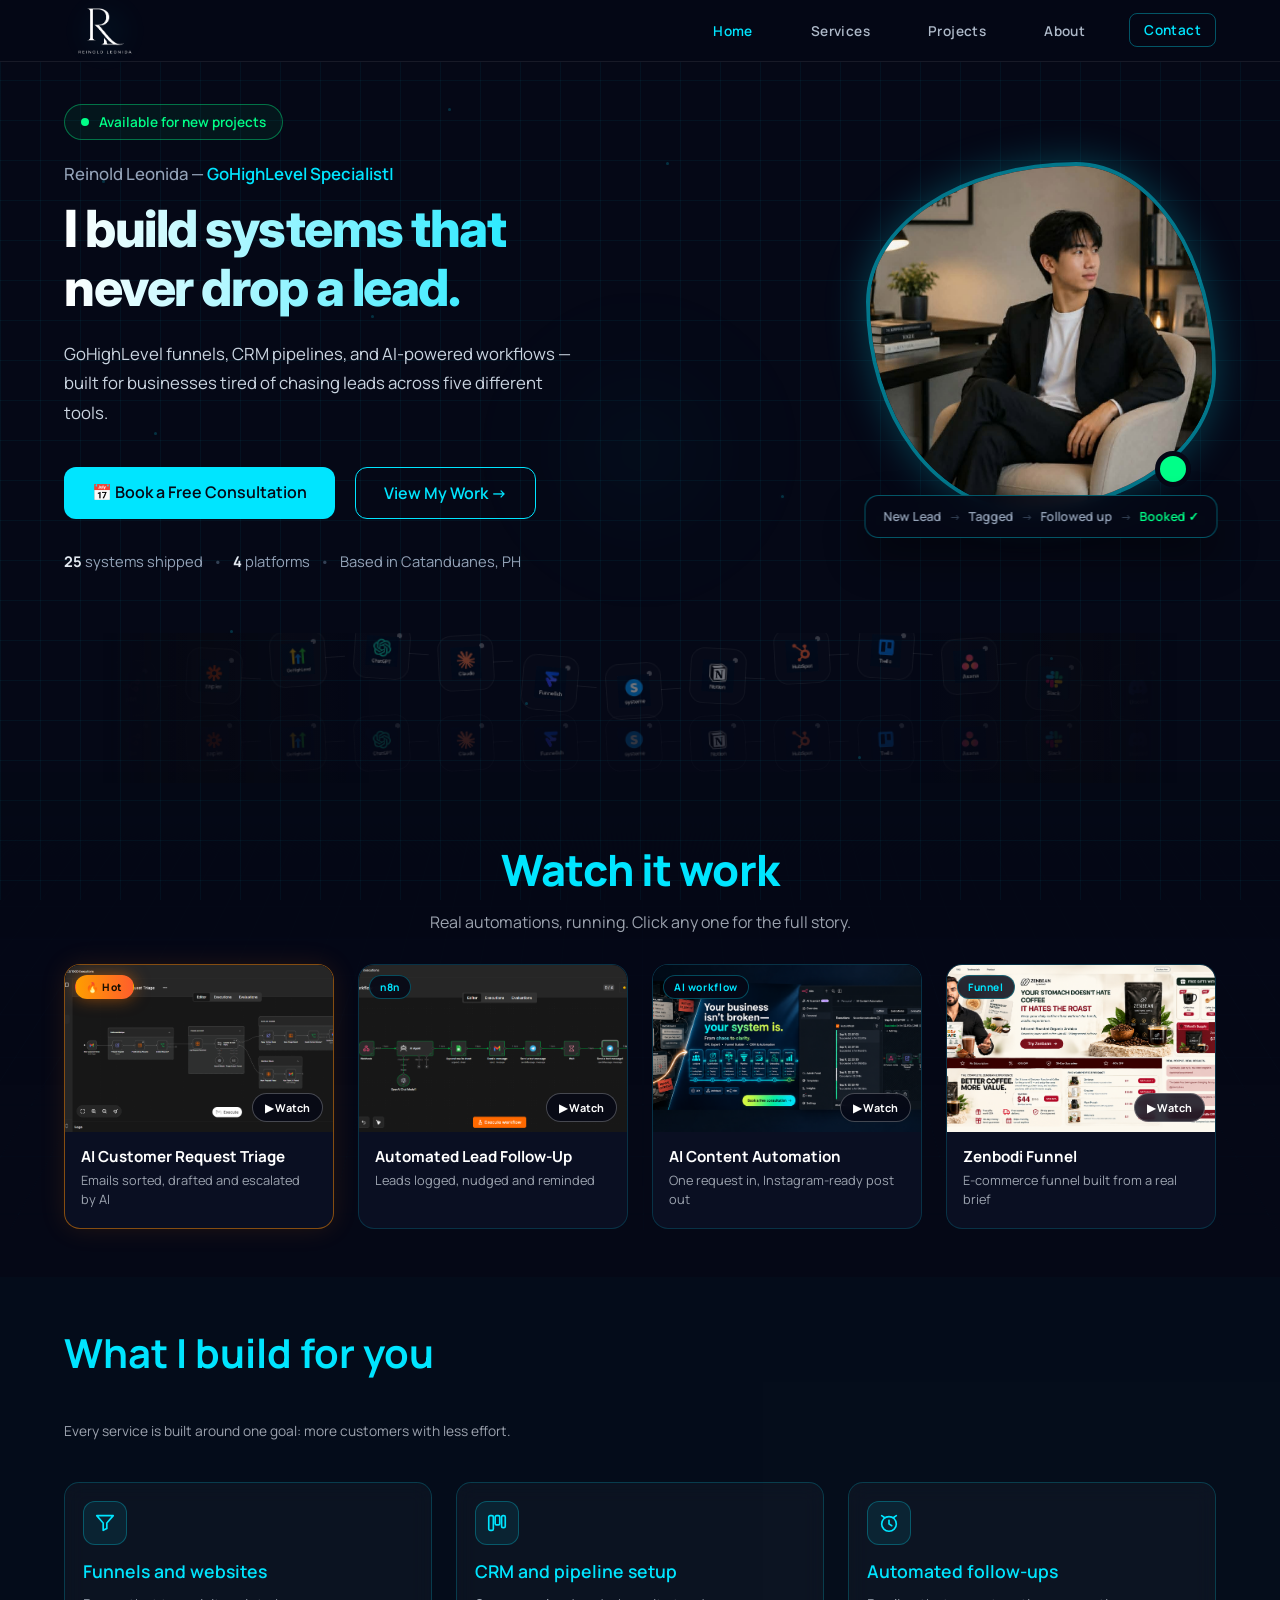
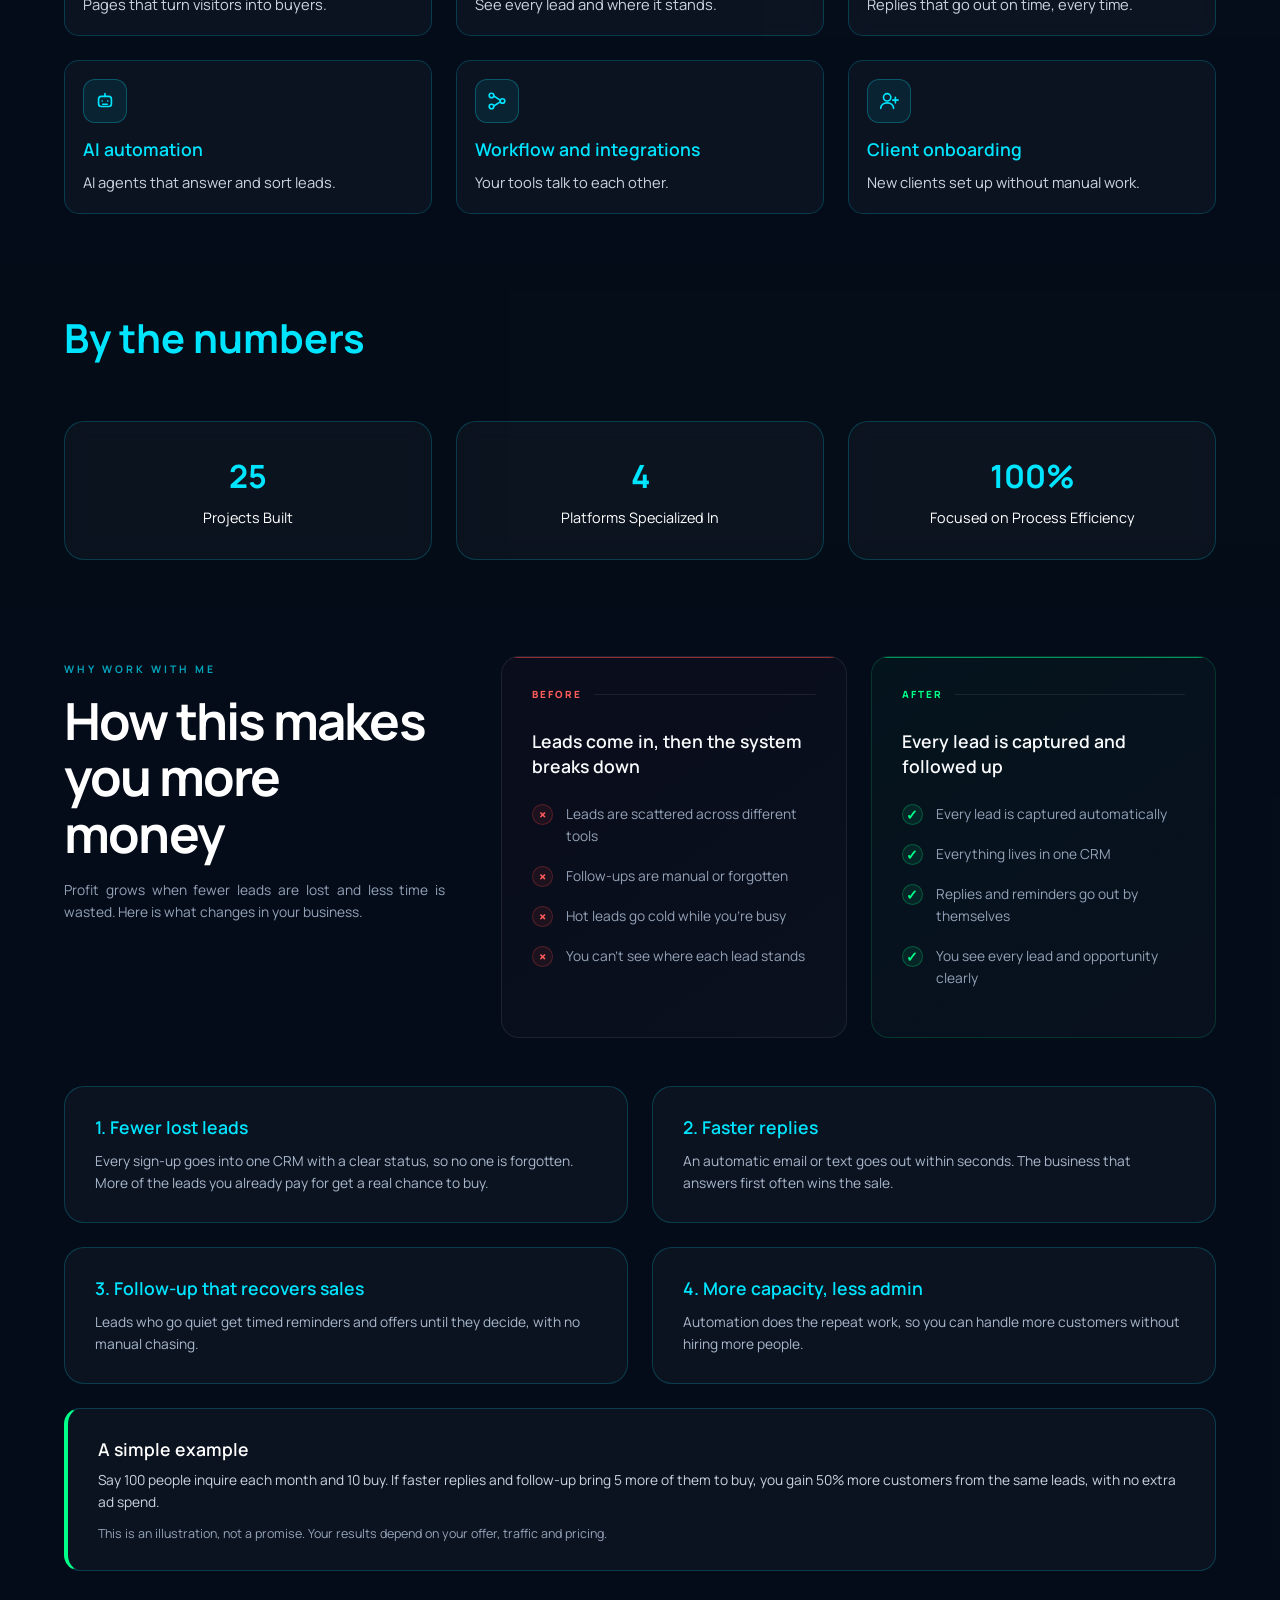
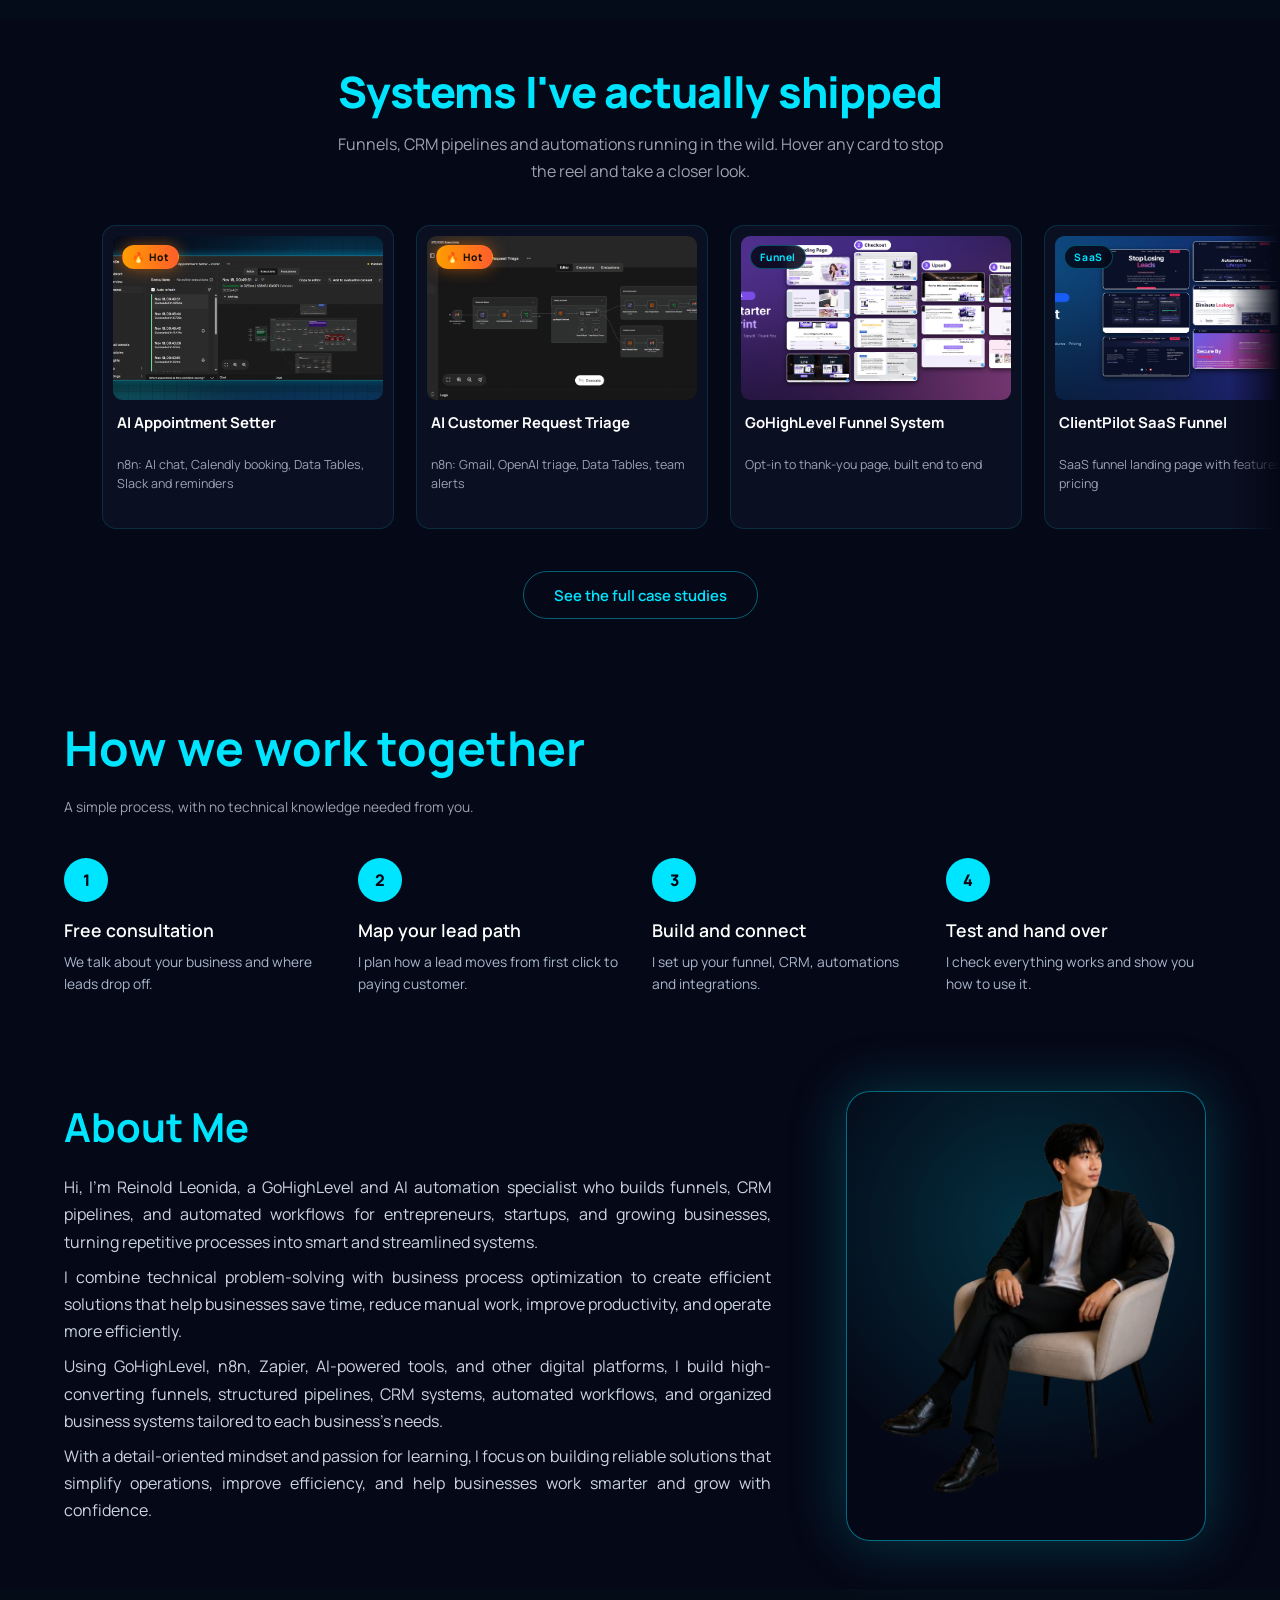
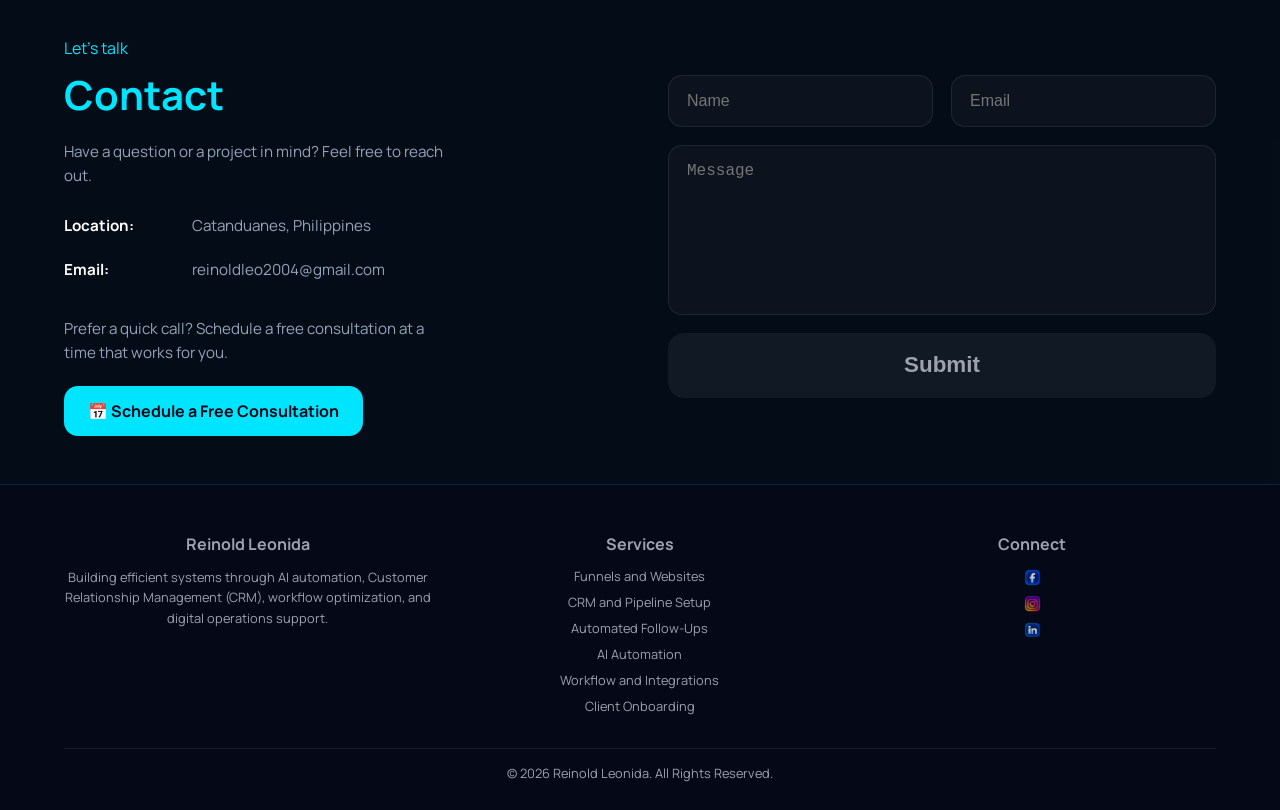
==== commit 27deb95a: "new projects and update" ====
--- a/index.html
+++ b/index.html
@@ -135,7 +135,7 @@
         </div>
 
         <div class="hero-trust">
-            <span><strong data-stat="projects">14</strong> systems shipped</span>
+            <span><strong data-stat="projects">25</strong> systems shipped</span>
             <span class="dot">•</span>
             <span><strong data-stat="platforms">4</strong> platforms</span>
             <span class="dot">•</span>
@@ -355,7 +355,7 @@
     <div class="project-highlights">
 
         <div class="card stat-card">
-            <h3 data-stat="projects">14</h3>
+            <h3 data-stat="projects">25</h3>
             <p>Projects Built</p>
         </div>
 
@@ -472,6 +472,17 @@
             <figure class="reel-card">
                 <div class="reel-frame">
                     <span class="reel-tag reel-tag-hot">🔥 Hot</span>
+                    <img src="AppointmentSetter.png" alt="AI Appointment Setter workflow" loading="lazy">
+                </div>
+                <figcaption>
+                    <strong>AI Appointment Setter</strong>
+                    <span>n8n: AI chat, Calendly booking, Data Tables, Slack and reminders</span>
+                </figcaption>
+            </figure>
+
+            <figure class="reel-card">
+                <div class="reel-frame">
+                    <span class="reel-tag reel-tag-hot">🔥 Hot</span>
                     <img src="CustomerRequestTriage.png" alt="AI Customer Request Triage workflow" loading="lazy">
                 </div>
                 <figcaption>
@@ -483,7 +494,7 @@
             <figure class="reel-card">
                 <div class="reel-frame">
                     <span class="reel-tag">Funnel</span>
-                    <img src="GHLfunnel.png" alt="GoHighLevel Funnel System" loading="lazy">
+                    <img src="CourseFunnel.png" alt="GoHighLevel Funnel System" loading="lazy">
                 </div>
                 <figcaption>
                     <strong>GoHighLevel Funnel System</strong>
@@ -493,6 +504,116 @@
 
             <figure class="reel-card">
                 <div class="reel-frame">
+                    <span class="reel-tag">SaaS</span>
+                    <img src="clientPliotFunnel.png" alt="ClientPilot SaaS funnel" loading="lazy">
+                </div>
+                <figcaption>
+                    <strong>ClientPilot SaaS Funnel</strong>
+                    <span>SaaS funnel landing page with features and pricing</span>
+                </figcaption>
+            </figure>
+
+            <figure class="reel-card">
+                <div class="reel-frame">
+                    <span class="reel-tag">SaaS</span>
+                    <img src="ClientPilotLast.png" alt="ClientPilot sign up, login, onboarding and dashboard" loading="lazy">
+                </div>
+                <figcaption>
+                    <strong>ClientPilot User Journey</strong>
+                    <span>Sign up, login, onboarding and dashboard with Supabase auth</span>
+                </figcaption>
+            </figure>
+
+            <figure class="reel-card">
+                <div class="reel-frame">
+                    <span class="reel-tag">Workflow</span>
+                    <img src="PostTrial.png" alt="ClientPilot Post-Trial Win-back" loading="lazy">
+                </div>
+                <figcaption>
+                    <strong>ClientPilot Post-Trial Win-back</strong>
+                    <span>GHL workflow that follows up after a trial ends</span>
+                </figcaption>
+            </figure>
+
+            <figure class="reel-card">
+                <div class="reel-frame">
+                    <span class="reel-tag">Workflow</span>
+                    <img src="TrialNurturing.png" alt="ClientPilot Free Trial Nurture" loading="lazy">
+                </div>
+                <figcaption>
+                    <strong>ClientPilot Free Trial Nurture</strong>
+                    <span>GHL workflow that stops when they upgrade</span>
+                </figcaption>
+            </figure>
+
+            <figure class="reel-card">
+                <div class="reel-frame">
+                    <span class="reel-tag">Pipeline</span>
+                    <img src="SaasPipeline.png" alt="ClientPilot Customer Pipeline" loading="lazy">
+                </div>
+                <figcaption>
+                    <strong>ClientPilot Customer Pipeline</strong>
+                    <span>Free Trial, Expired and paid plan stages</span>
+                </figcaption>
+            </figure>
+
+            <figure class="reel-card">
+                <div class="reel-frame">
+                    <span class="reel-tag">Website</span>
+                    <img src="SerenityFunnel.png" alt="Serenity Haven Spa booking website" loading="lazy">
+                </div>
+                <figcaption>
+                    <strong>Serenity Haven Spa Booking</strong>
+                    <span>Landing, booking, inquiry and thank-you pages</span>
+                </figcaption>
+            </figure>
+
+            <figure class="reel-card">
+                <div class="reel-frame">
+                    <span class="reel-tag">Workflow</span>
+                    <img src="SpaConfirmed.png" alt="Spa ST-Confirmed Workflow" loading="lazy">
+                </div>
+                <figcaption>
+                    <strong>Spa ST-Confirmed Workflow</strong>
+                    <span>Tags and updates confirmed appointments</span>
+                </figcaption>
+            </figure>
+
+            <figure class="reel-card">
+                <div class="reel-frame">
+                    <span class="reel-tag">Workflow</span>
+                    <img src="SpaUnconfirmed.png" alt="Spa Unconfirmed Workflow" loading="lazy">
+                </div>
+                <figcaption>
+                    <strong>Spa Unconfirmed Workflow</strong>
+                    <span>Handles reschedules, cancels and no-shows</span>
+                </figcaption>
+            </figure>
+
+            <figure class="reel-card">
+                <div class="reel-frame">
+                    <span class="reel-tag">AI agent</span>
+                    <img src="SpaInquiry.png" alt="Spa Inquiry Workflow" loading="lazy">
+                </div>
+                <figcaption>
+                    <strong>Spa Inquiry Workflow</strong>
+                    <span>AI agent answers, books and follows up</span>
+                </figcaption>
+            </figure>
+
+            <figure class="reel-card">
+                <div class="reel-frame">
+                    <span class="reel-tag">Pipeline</span>
+                    <img src="SpaPipeline.png" alt="Spa Appointments Pipeline" loading="lazy">
+                </div>
+                <figcaption>
+                    <strong>Spa Appointments Pipeline</strong>
+                    <span>Every appointment by status</span>
+                </figcaption>
+            </figure>
+
+            <figure class="reel-card">
+                <div class="reel-frame">
                     <span class="reel-tag">Automation</span>
                     <img src="ghlmika.png" alt="GHL Funnel Workflow" loading="lazy">
                 </div>
@@ -582,6 +703,17 @@
             <figure class="reel-card" aria-hidden="true">
                 <div class="reel-frame">
                     <span class="reel-tag reel-tag-hot">🔥 Hot</span>
+                    <img src="AppointmentSetter.png" alt="" loading="lazy">
+                </div>
+                <figcaption>
+                    <strong>AI Appointment Setter</strong>
+                    <span>n8n: AI chat, Calendly booking, Data Tables, Slack and reminders</span>
+                </figcaption>
+            </figure>
+
+            <figure class="reel-card" aria-hidden="true">
+                <div class="reel-frame">
+                    <span class="reel-tag reel-tag-hot">🔥 Hot</span>
                     <img src="CustomerRequestTriage.png" alt="" loading="lazy">
                 </div>
                 <figcaption>
@@ -593,11 +725,121 @@
             <figure class="reel-card" aria-hidden="true">
                 <div class="reel-frame">
                     <span class="reel-tag">Funnel</span>
-                    <img src="GHLfunnel.png" alt="" loading="lazy">
+                    <img src="CourseFunnel.png" alt="" loading="lazy">
                 </div>
                 <figcaption>
                     <strong>GoHighLevel Funnel System</strong>
                     <span>Opt-in to thank-you page, built end to end</span>
+                </figcaption>
+            </figure>
+
+            <figure class="reel-card" aria-hidden="true">
+                <div class="reel-frame">
+                    <span class="reel-tag">SaaS</span>
+                    <img src="clientPliotFunnel.png" alt="" loading="lazy">
+                </div>
+                <figcaption>
+                    <strong>ClientPilot SaaS Funnel</strong>
+                    <span>SaaS funnel landing page with features and pricing</span>
+                </figcaption>
+            </figure>
+
+            <figure class="reel-card" aria-hidden="true">
+                <div class="reel-frame">
+                    <span class="reel-tag">SaaS</span>
+                    <img src="ClientPilotLast.png" alt="" loading="lazy">
+                </div>
+                <figcaption>
+                    <strong>ClientPilot User Journey</strong>
+                    <span>Sign up, login, onboarding and dashboard with Supabase auth</span>
+                </figcaption>
+            </figure>
+
+            <figure class="reel-card" aria-hidden="true">
+                <div class="reel-frame">
+                    <span class="reel-tag">Workflow</span>
+                    <img src="PostTrial.png" alt="" loading="lazy">
+                </div>
+                <figcaption>
+                    <strong>ClientPilot Post-Trial Win-back</strong>
+                    <span>GHL workflow that follows up after a trial ends</span>
+                </figcaption>
+            </figure>
+
+            <figure class="reel-card" aria-hidden="true">
+                <div class="reel-frame">
+                    <span class="reel-tag">Workflow</span>
+                    <img src="TrialNurturing.png" alt="" loading="lazy">
+                </div>
+                <figcaption>
+                    <strong>ClientPilot Free Trial Nurture</strong>
+                    <span>GHL workflow that stops when they upgrade</span>
+                </figcaption>
+            </figure>
+
+            <figure class="reel-card" aria-hidden="true">
+                <div class="reel-frame">
+                    <span class="reel-tag">Pipeline</span>
+                    <img src="SaasPipeline.png" alt="" loading="lazy">
+                </div>
+                <figcaption>
+                    <strong>ClientPilot Customer Pipeline</strong>
+                    <span>Free Trial, Expired and paid plan stages</span>
+                </figcaption>
+            </figure>
+
+            <figure class="reel-card" aria-hidden="true">
+                <div class="reel-frame">
+                    <span class="reel-tag">Website</span>
+                    <img src="SerenityFunnel.png" alt="" loading="lazy">
+                </div>
+                <figcaption>
+                    <strong>Serenity Haven Spa Booking</strong>
+                    <span>Landing, booking, inquiry and thank-you pages</span>
+                </figcaption>
+            </figure>
+
+            <figure class="reel-card" aria-hidden="true">
+                <div class="reel-frame">
+                    <span class="reel-tag">Workflow</span>
+                    <img src="SpaConfirmed.png" alt="" loading="lazy">
+                </div>
+                <figcaption>
+                    <strong>Spa ST-Confirmed Workflow</strong>
+                    <span>Tags and updates confirmed appointments</span>
+                </figcaption>
+            </figure>
+
+            <figure class="reel-card" aria-hidden="true">
+                <div class="reel-frame">
+                    <span class="reel-tag">Workflow</span>
+                    <img src="SpaUnconfirmed.png" alt="" loading="lazy">
+                </div>
+                <figcaption>
+                    <strong>Spa Unconfirmed Workflow</strong>
+                    <span>Handles reschedules, cancels and no-shows</span>
+                </figcaption>
+            </figure>
+
+            <figure class="reel-card" aria-hidden="true">
+                <div class="reel-frame">
+                    <span class="reel-tag">AI agent</span>
+                    <img src="SpaInquiry.png" alt="" loading="lazy">
+                </div>
+                <figcaption>
+                    <strong>Spa Inquiry Workflow</strong>
+                    <span>AI agent answers, books and follows up</span>
+                </figcaption>
+            </figure>
+
+            <figure class="reel-card" aria-hidden="true">
+                <div class="reel-frame">
+                    <span class="reel-tag">Pipeline</span>
+                    <img src="SpaPipeline.png" alt="" loading="lazy">
+                </div>
+                <figcaption>
+                    <strong>Spa Appointments Pipeline</strong>
+                    <span>Every appointment by status</span>
                 </figcaption>
             </figure>
 
--- a/style.css
+++ b/style.css
@@ -3797,4 +3797,76 @@
     .platform-section .project-card { padding: 0 !important; min-height: 0 !important; }
     .platform-section .project-image { height: auto; aspect-ratio: 16 / 10; }
     .platform-section { margin-bottom: 18px; }
+}
+
+
+/* =====================================================
+   ABOUT PHOTO: even spacing, TECH BAND: smaller and quieter,
+   MOBILE SHOWCASE: smaller cards
+===================================================== */
+/* About: crop the empty top of the photo (scale from the bottom) so top/bottom spacing is even.
+   Tune --about-zoom: higher = less empty space on top. */
+.about-page .about-image { --about-zoom: 1.06; }
+.about-page .about-photo {
+    object-fit: cover !important;
+    object-position: center bottom !important;
+    transform: scale(var(--about-zoom));
+    transform-origin: center bottom;
+}
+
+/* Tech logos: compact, blends into the page */
+#tech, #tech.tech-stack-section {
+    background: transparent !important;
+    padding-top: 14px !important;
+    padding-bottom: 14px !important;
+    border: 0 !important;
+}
+#tech .tech-orbit { height: 150px !important; opacity: .55; }
+#tech .tech-line { display: none; }
+#tech .logo-track { gap: 28px; }
+#tech .logo-track-1 { top: 10px !important; }
+#tech .logo-track-2 { top: 82px !important; opacity: .45; }
+#tech .tech-logo { width: 56px !important; height: 56px !important; flex-basis: 56px !important; border-radius: 14px; }
+#tech .tech-logo img { width: 32px !important; height: 32px !important; }
+#tech .tech-orbit::before, #tech .tech-orbit::after { width: 25%; }
+
+@media (max-width: 600px) {
+    #tech, #tech.tech-stack-section { padding-top: 6px !important; padding-bottom: 6px !important; }
+    #tech .tech-orbit { height: 104px !important; }
+    #tech .logo-track { gap: 18px; }
+    #tech .logo-track-1 { top: 6px !important; }
+    #tech .logo-track-2 { top: 56px !important; }
+    #tech .tech-logo { width: 40px !important; height: 40px !important; flex-basis: 40px !important; border-radius: 11px; }
+    #tech .tech-logo img { width: 22px !important; height: 22px !important; }
+
+    .showcase-section { padding: 44px 5% 48px !important; }
+    .showcase-head h2 { font-size: 1.45rem !important; margin-bottom: 8px; }
+    .showcase-head p { font-size: .85rem; line-height: 1.55; }
+    .reel { padding: 12px 0 !important; }
+    .reel-card { flex: 0 0 188px !important; padding: 7px 7px 0 !important; border-radius: 12px; }
+    .reel-frame { height: 98px !important; }
+    .reel-card figcaption { padding: 8px 2px 10px; }
+    .reel-card figcaption strong { font-size: .8rem; margin-bottom: 2px; }
+    .reel-card figcaption span { font-size: .68rem; line-height: 1.4; }
+    .showcase-cta { margin-top: 8px !important; }
+}
+
+
+/* =====================================================
+   SHOWCASE REEL: every card exactly the same size
+===================================================== */
+.reel-track { align-items: stretch !important; }
+.reel-card { display: flex !important; flex-direction: column; }
+.reel-frame { flex: 0 0 auto; }
+.reel-card figcaption { flex: 1 1 auto; }
+.reel-card figcaption strong {
+    display: -webkit-box; -webkit-line-clamp: 2; line-clamp: 2; -webkit-box-orient: vertical;
+    overflow: hidden; min-height: 2.6em; line-height: 1.3;
+}
+.reel-card figcaption span {
+    display: -webkit-box; -webkit-line-clamp: 3; line-clamp: 3; -webkit-box-orient: vertical;
+    overflow: hidden; min-height: 4.5em;
+}
+@media (max-width: 600px) {
+    .reel-card figcaption span { -webkit-line-clamp: 3; line-clamp: 3; min-height: 4.2em; }
 }
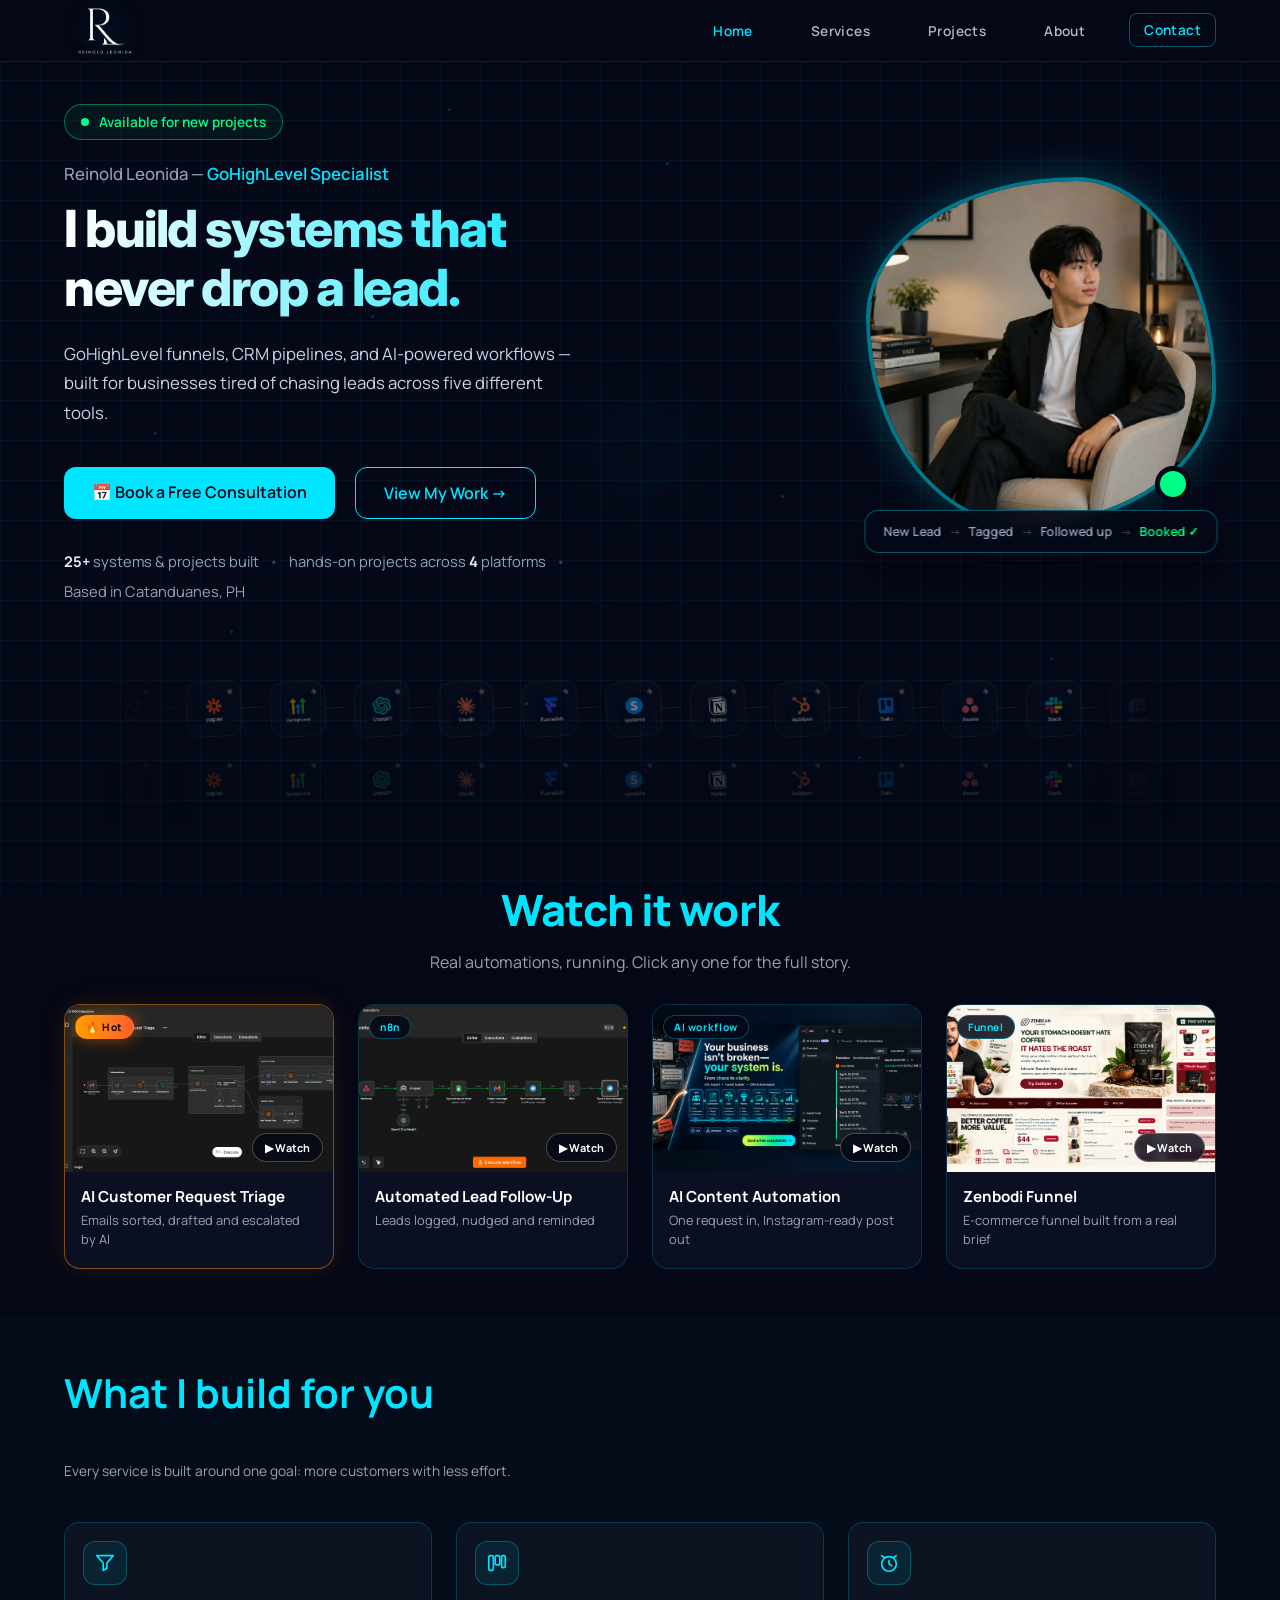
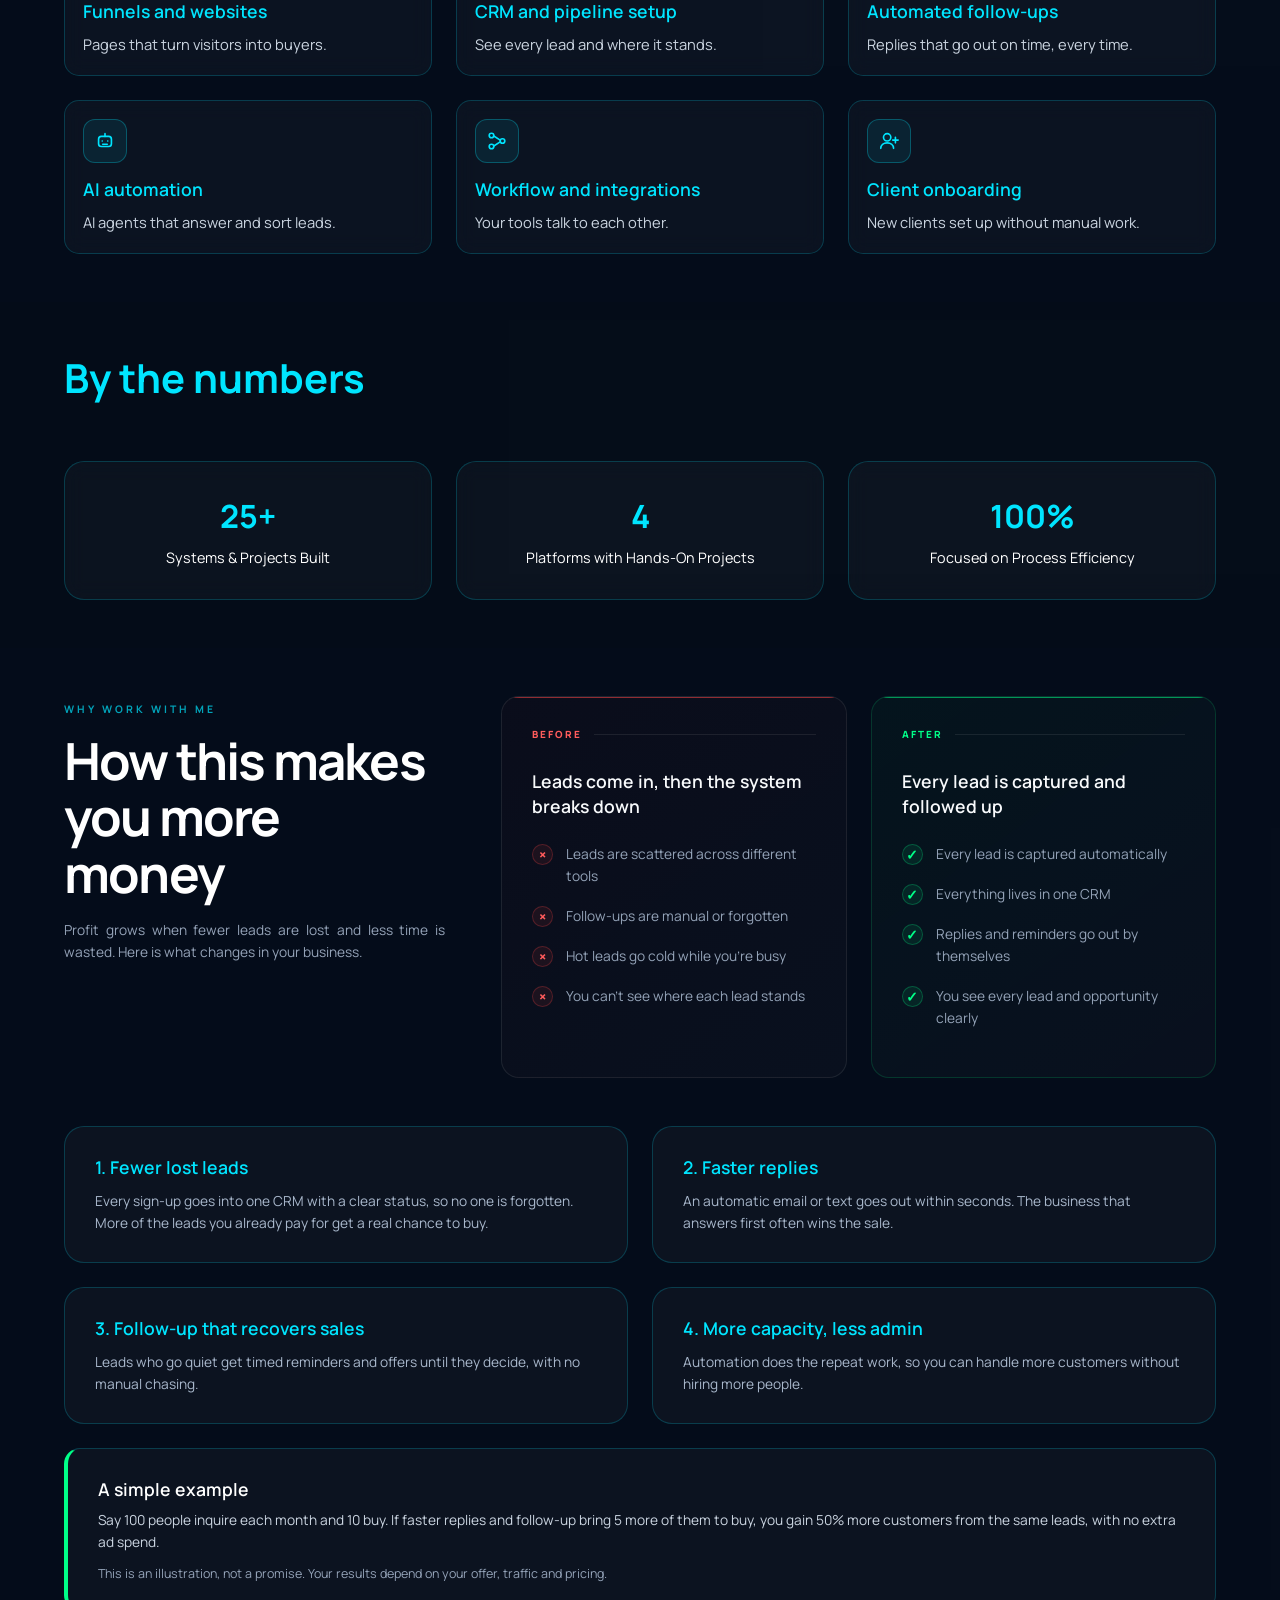
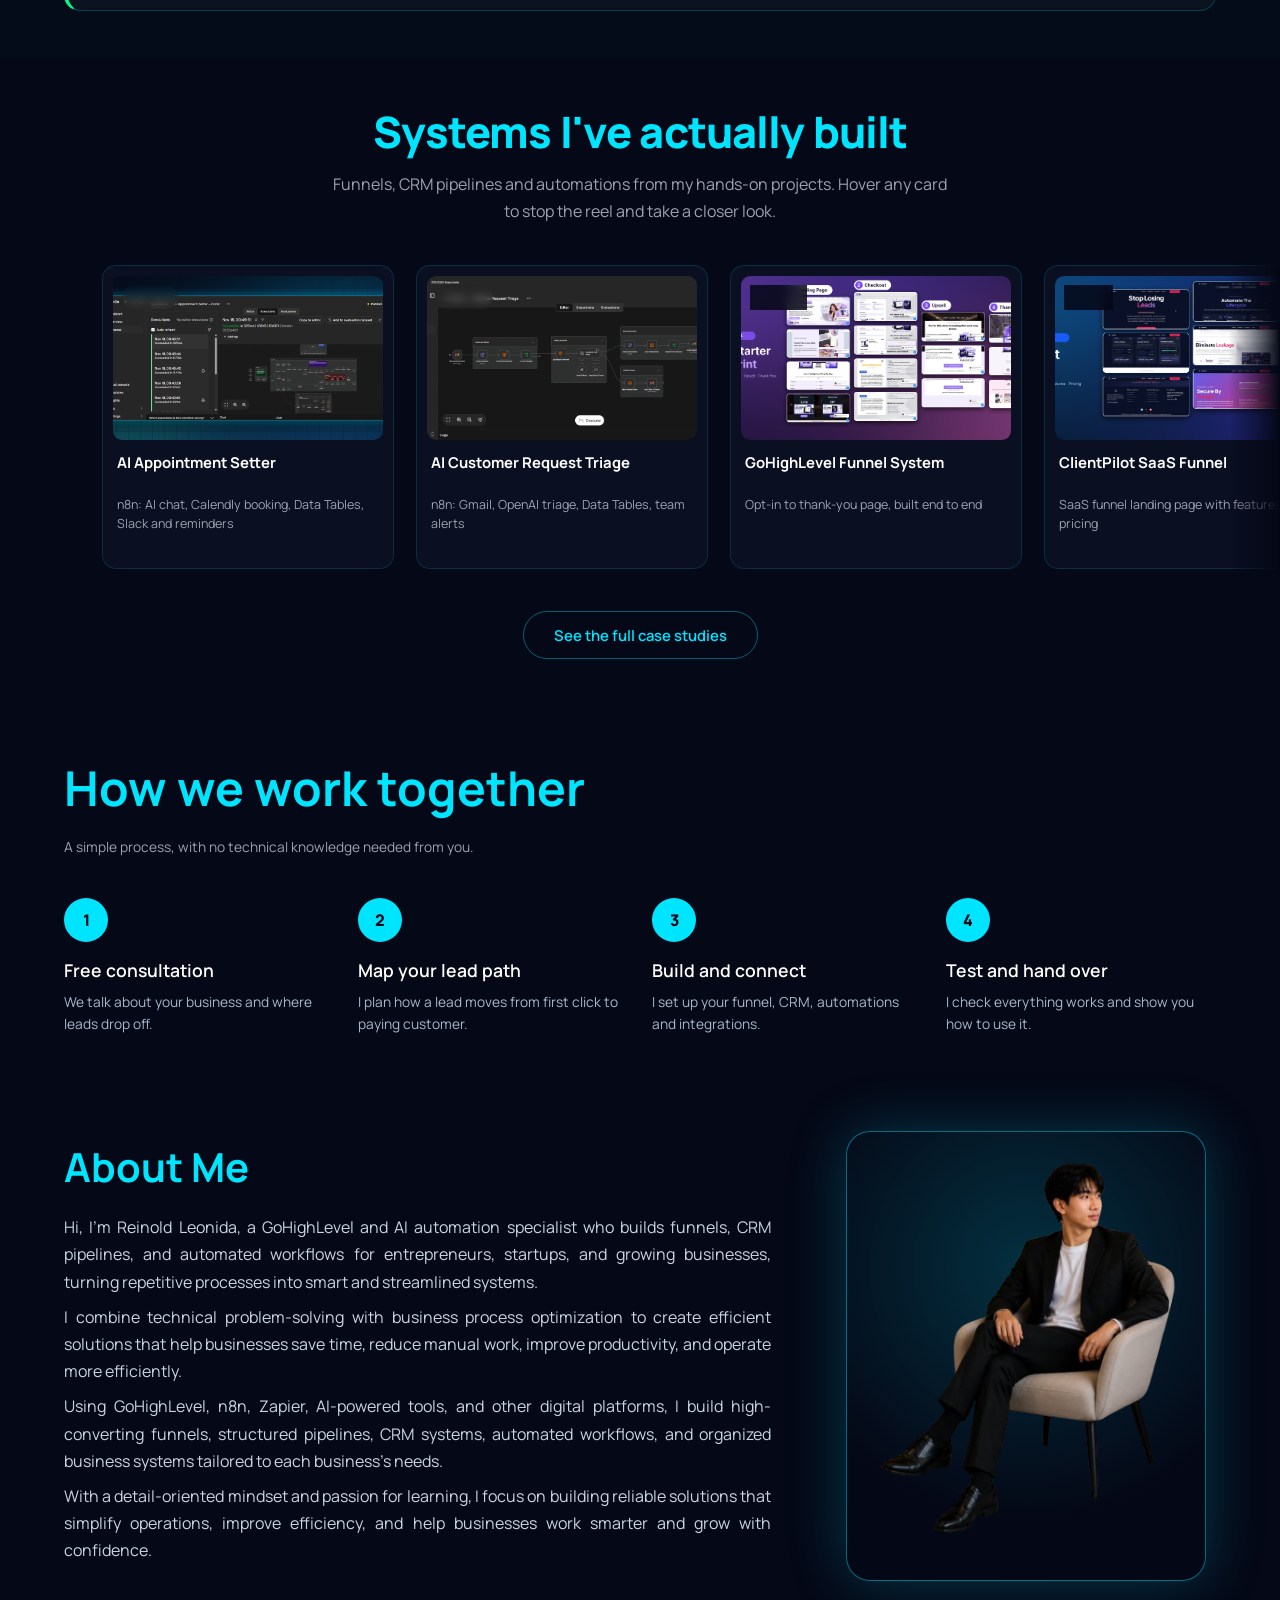
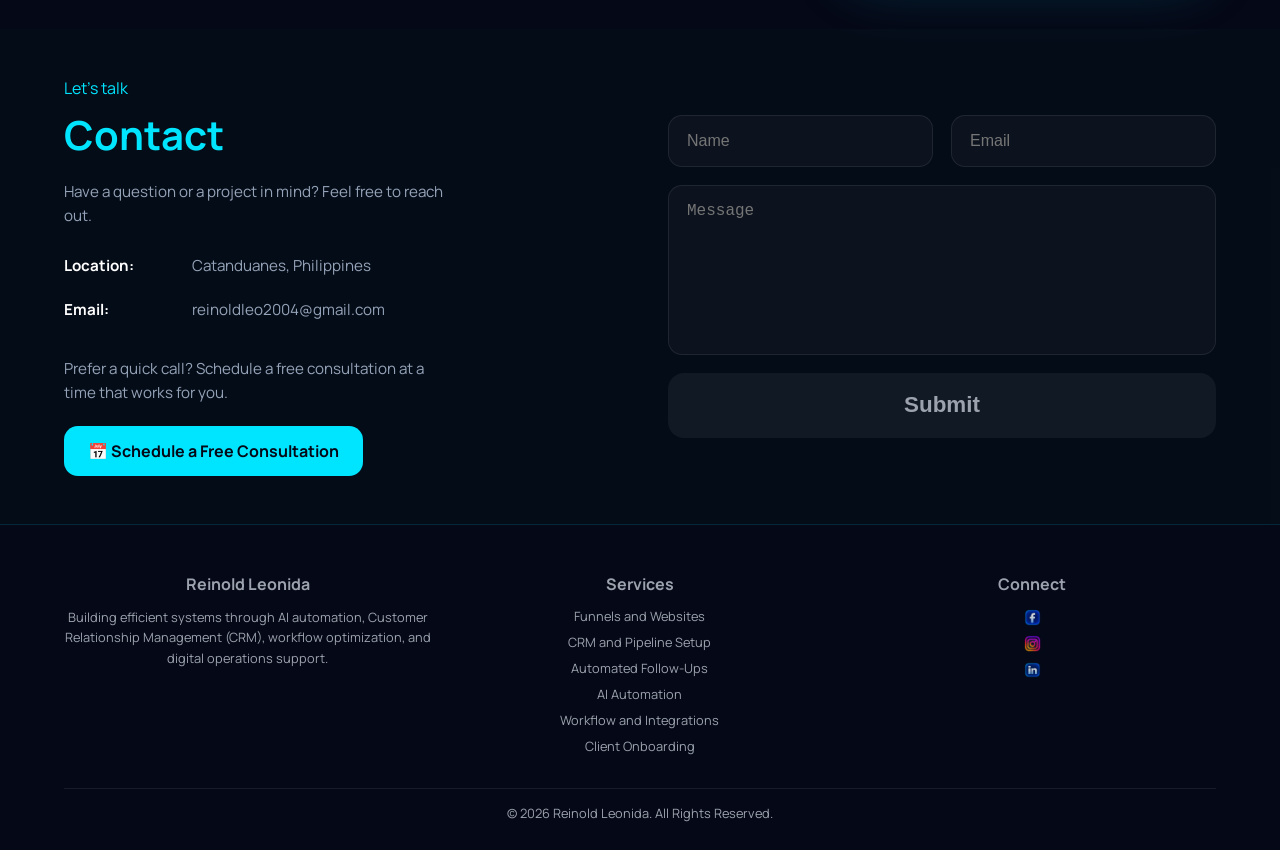
==== commit 6d07c7f3: "new update" ====
--- a/index.html
+++ b/index.html
@@ -135,9 +135,9 @@
         </div>
 
         <div class="hero-trust">
-            <span><strong data-stat="projects">25</strong> systems shipped</span>
+            <span><strong class="stat-plus" data-stat="projects">25</strong> systems &amp; projects built</span>
             <span class="dot">•</span>
-            <span><strong data-stat="platforms">4</strong> platforms</span>
+            <span>hands-on projects across <strong data-stat="platforms">4</strong> platforms</span>
             <span class="dot">•</span>
             <span>Based in Catanduanes, PH</span>
         </div>
@@ -355,13 +355,13 @@
     <div class="project-highlights">
 
         <div class="card stat-card">
-            <h3 data-stat="projects">25</h3>
-            <p>Projects Built</p>
+            <h3 class="stat-plus" data-stat="projects">25</h3>
+            <p>Systems &amp; Projects Built</p>
         </div>
 
         <div class="card stat-card">
             <h3 data-stat="platforms">4</h3>
-            <p>Platforms Specialized In</p>
+            <p>Platforms with Hands-On Projects</p>
         </div>
 
         <div class="card stat-card">
@@ -462,8 +462,8 @@
 <section id="showcase" class="showcase-section">
 
     <div class="showcase-head">
-        <h2>Systems I've <em>actually shipped</em></h2>
-        <p>Funnels, CRM pipelines and automations running in the wild. Hover any card to stop the reel and take a closer look.</p>
+        <h2>Systems I've <em>actually built</em></h2>
+        <p>Funnels, CRM pipelines and automations from my hands-on projects. Hover any card to stop the reel and take a closer look.</p>
     </div>
 
     <div class="reel" aria-label="Project showcase">
--- a/style.css
+++ b/style.css
@@ -194,6 +194,10 @@
     content: "|";
     animation: blink .8s infinite;
     color: #00e5ff;
+}
+
+#typing.done::after {
+    content: none;
 }
 
 @keyframes blink {
@@ -3869,4 +3873,41 @@
 }
 @media (max-width: 600px) {
     .reel-card figcaption span { -webkit-line-clamp: 3; line-clamp: 3; min-height: 4.2em; }
-}+}
+
+
+/* =====================================================
+   LOGO LOOP FIX: seamless endless loop, softer edges,
+   headroom at the top so nothing looks cut (desktop + mobile)
+===================================================== */
+#tech .logo-track {
+    --logo-gap: 28px;
+    gap: var(--logo-gap);
+    padding-right: var(--logo-gap); /* makes one full set an exact -50% loop step */
+}
+#tech .tech-orbit { height: 160px !important; }
+#tech .logo-track-1 { top: 18px !important; }
+#tech .logo-track-2 { top: 92px !important; }
+
+/* same size/tilt for every logo (no special first/last), small hover lift */
+#tech .logo-track .tech-logo:nth-child(n) { transform: rotate(-3deg); }
+#tech .logo-track .tech-logo:hover { transform: translateY(-6px) rotate(0deg) scale(1.06); }
+
+/* lighter edge fade, so more logos stay visible */
+#tech .tech-orbit::before, #tech .tech-orbit::after { width: 8%; }
+
+@media (max-width: 600px) {
+    #tech .logo-track { --logo-gap: 18px; }
+    #tech .tech-orbit { height: 124px !important; }
+    #tech .logo-track-1 { top: 16px !important; }
+    #tech .logo-track-2 { top: 68px !important; }
+    #tech .tech-orbit::before, #tech .tech-orbit::after { width: 5%; }
+}
+
+/* touch screens: no hover lift (it gets stuck after a tap and gets cut off at the top) */
+@media (hover: none) {
+    #tech .logo-track .tech-logo:hover { transform: rotate(-3deg); }
+}
+
+/* "25+" : the plus sits outside the animated number */
+.stat-plus::after { content: "+"; }
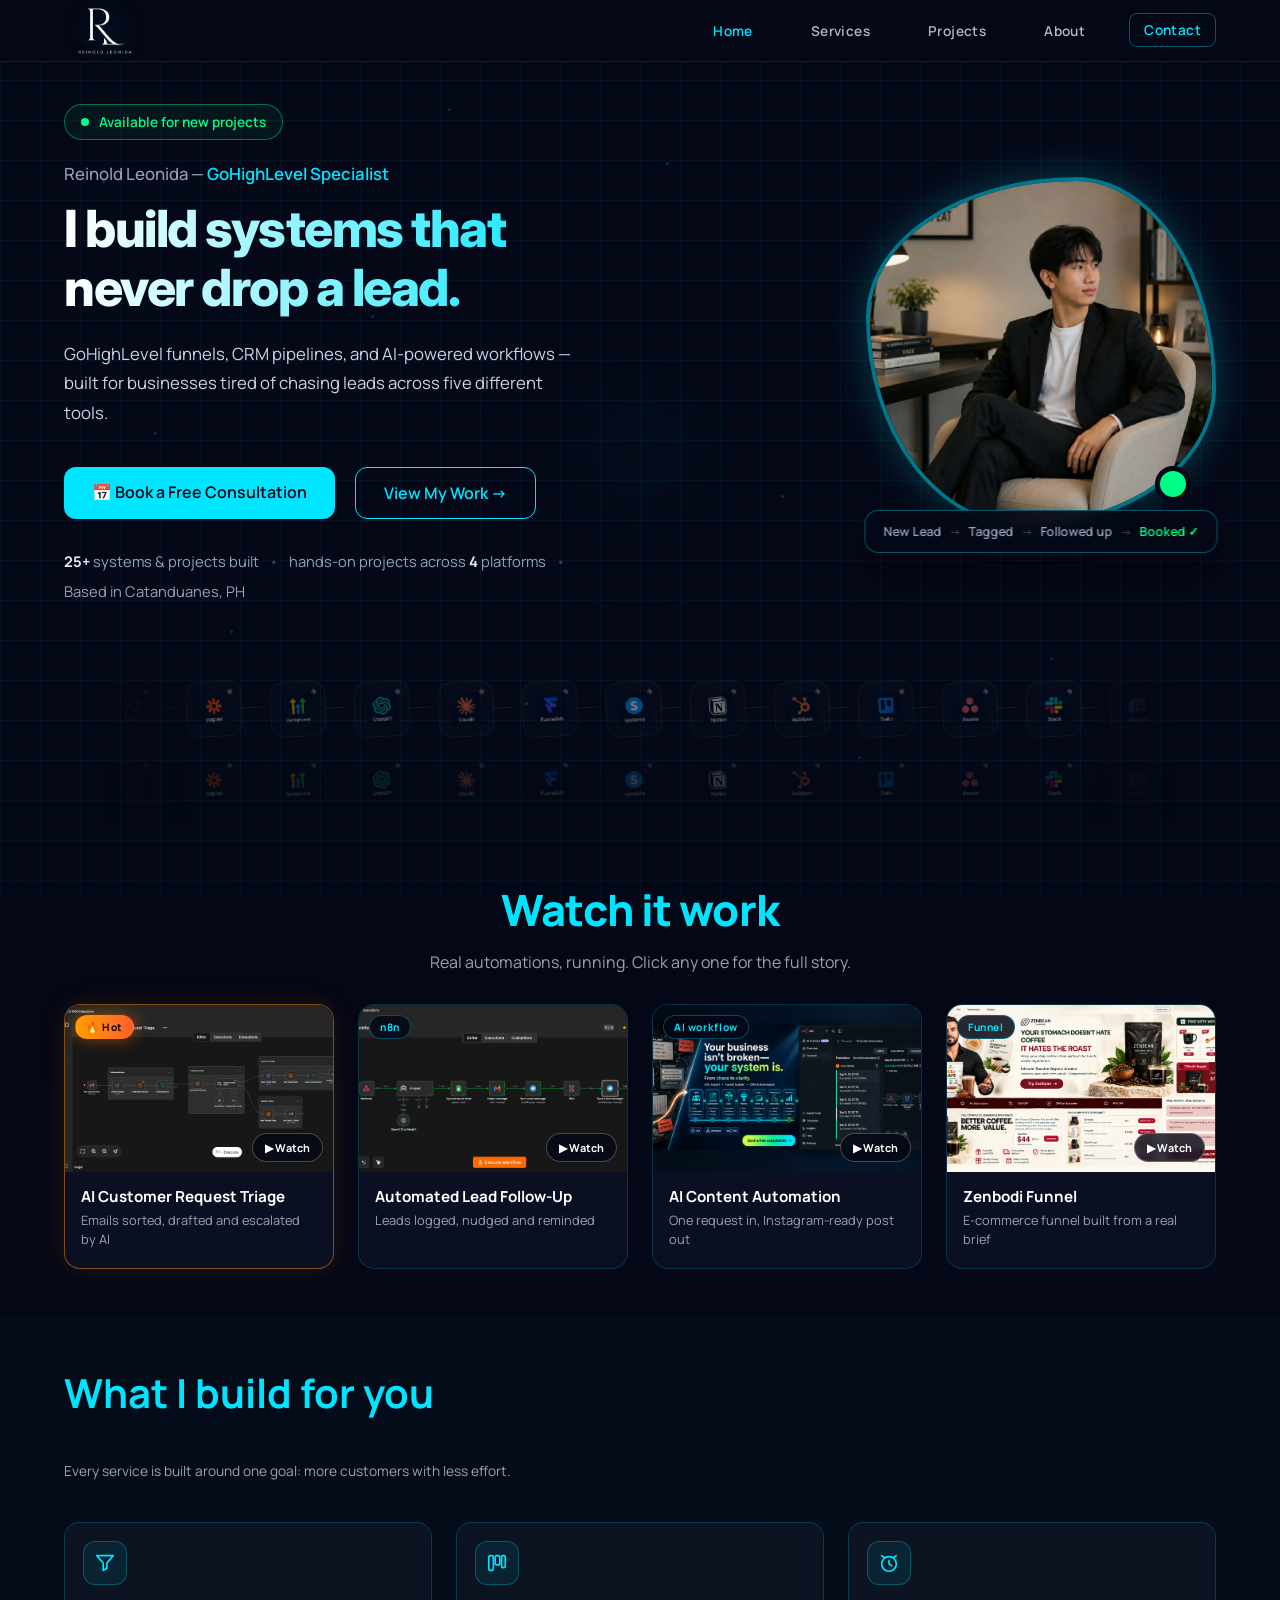
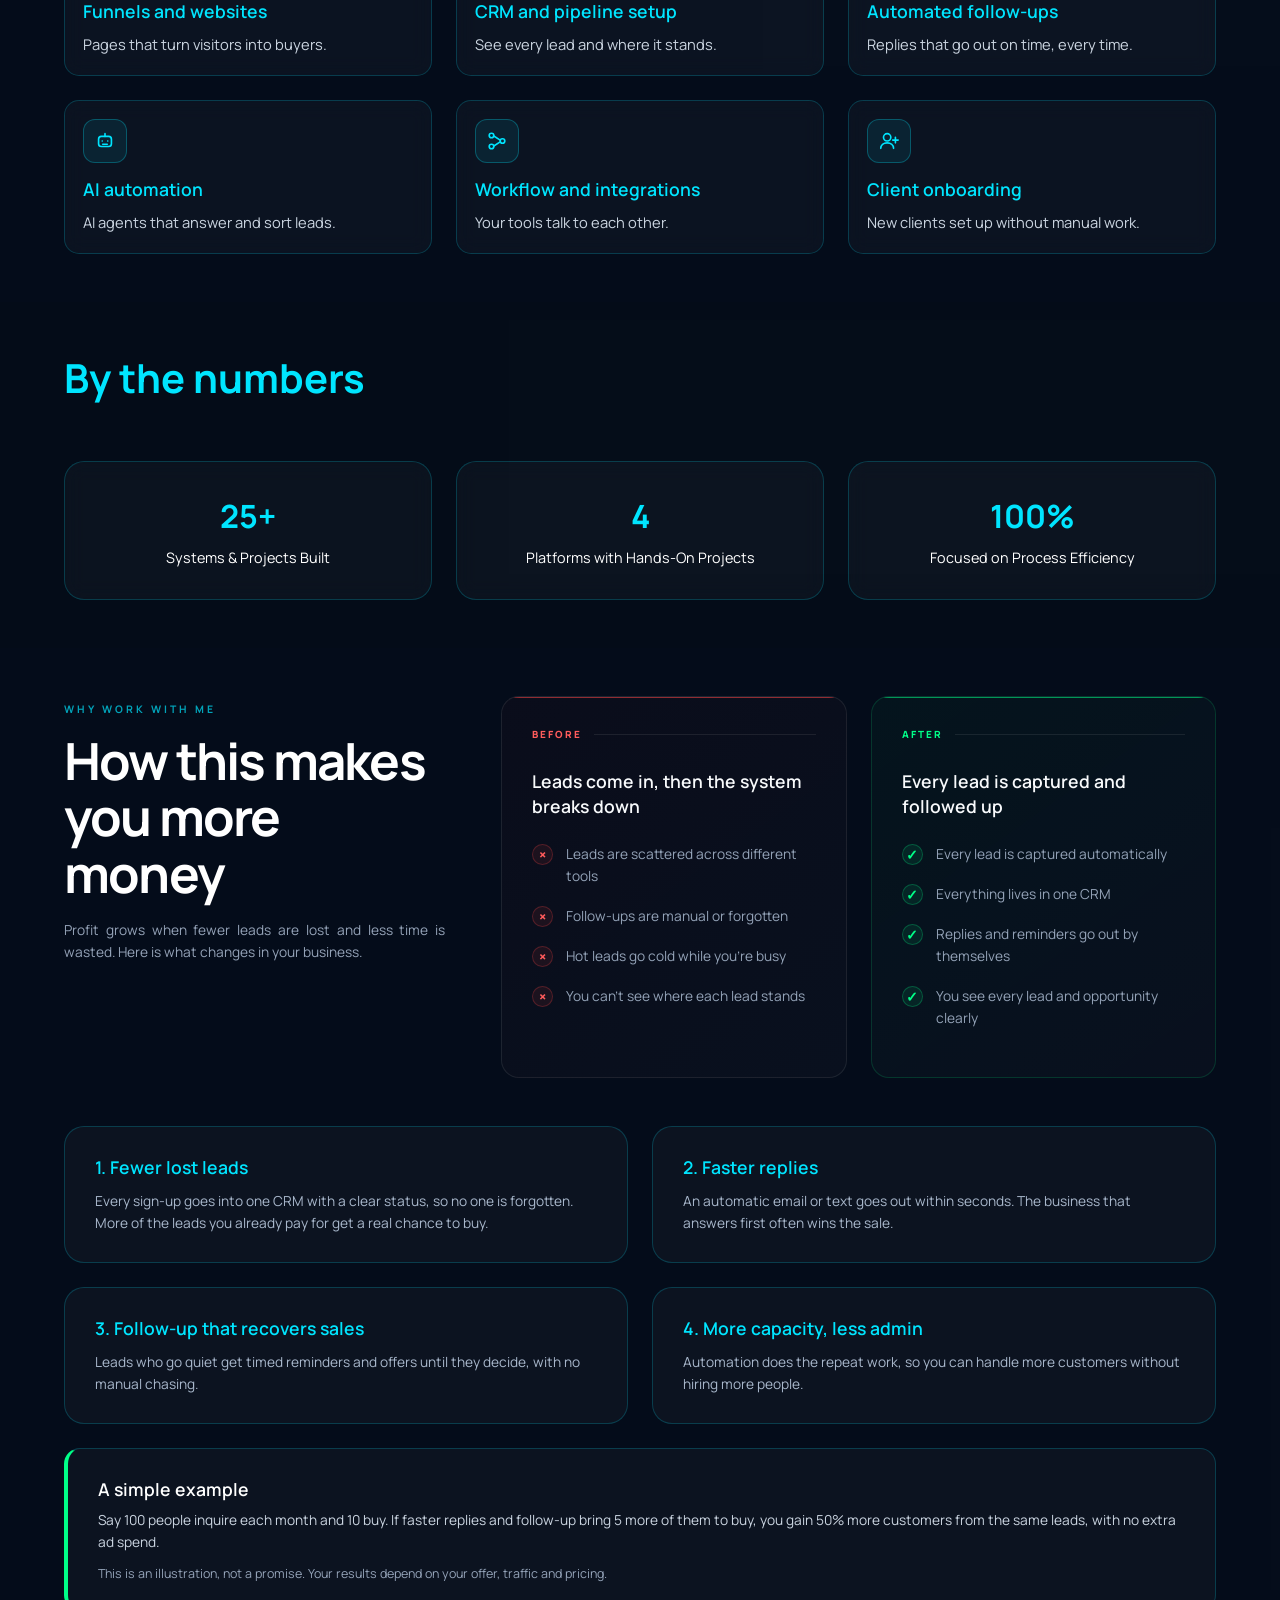
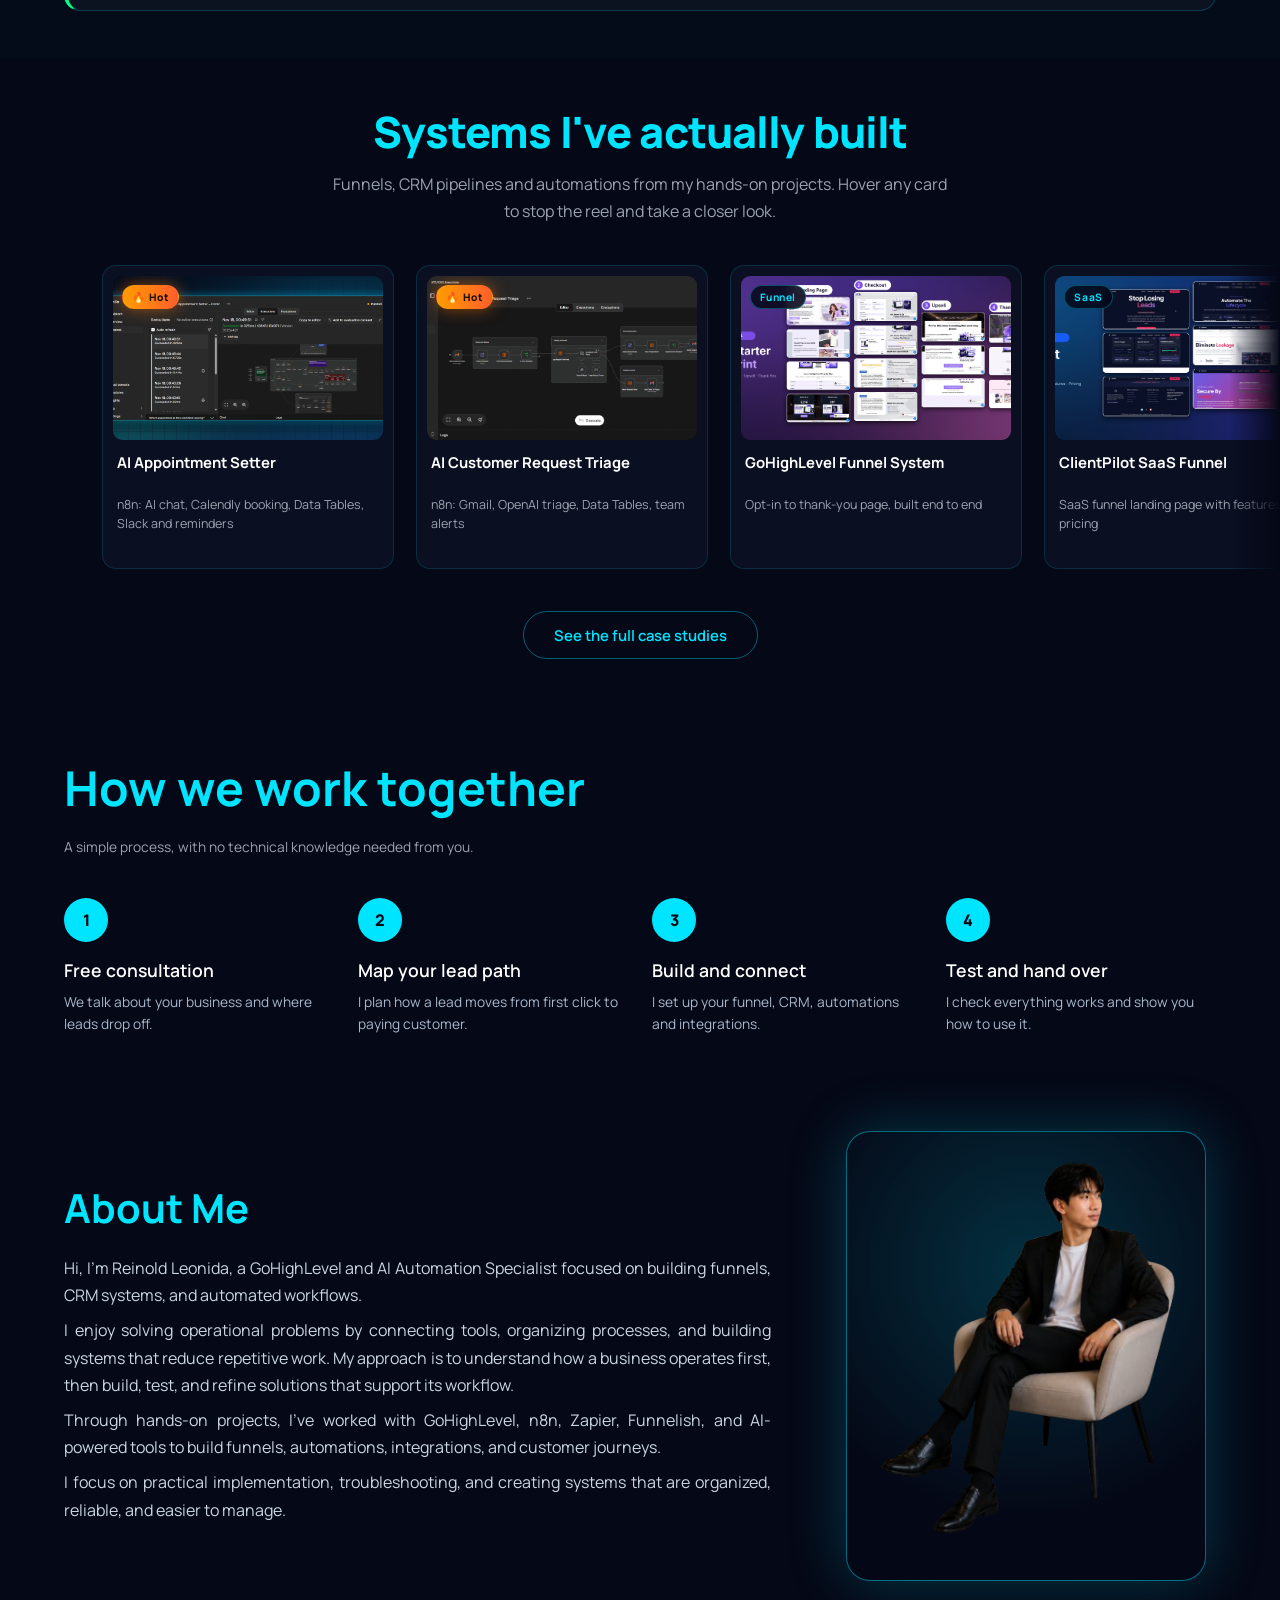
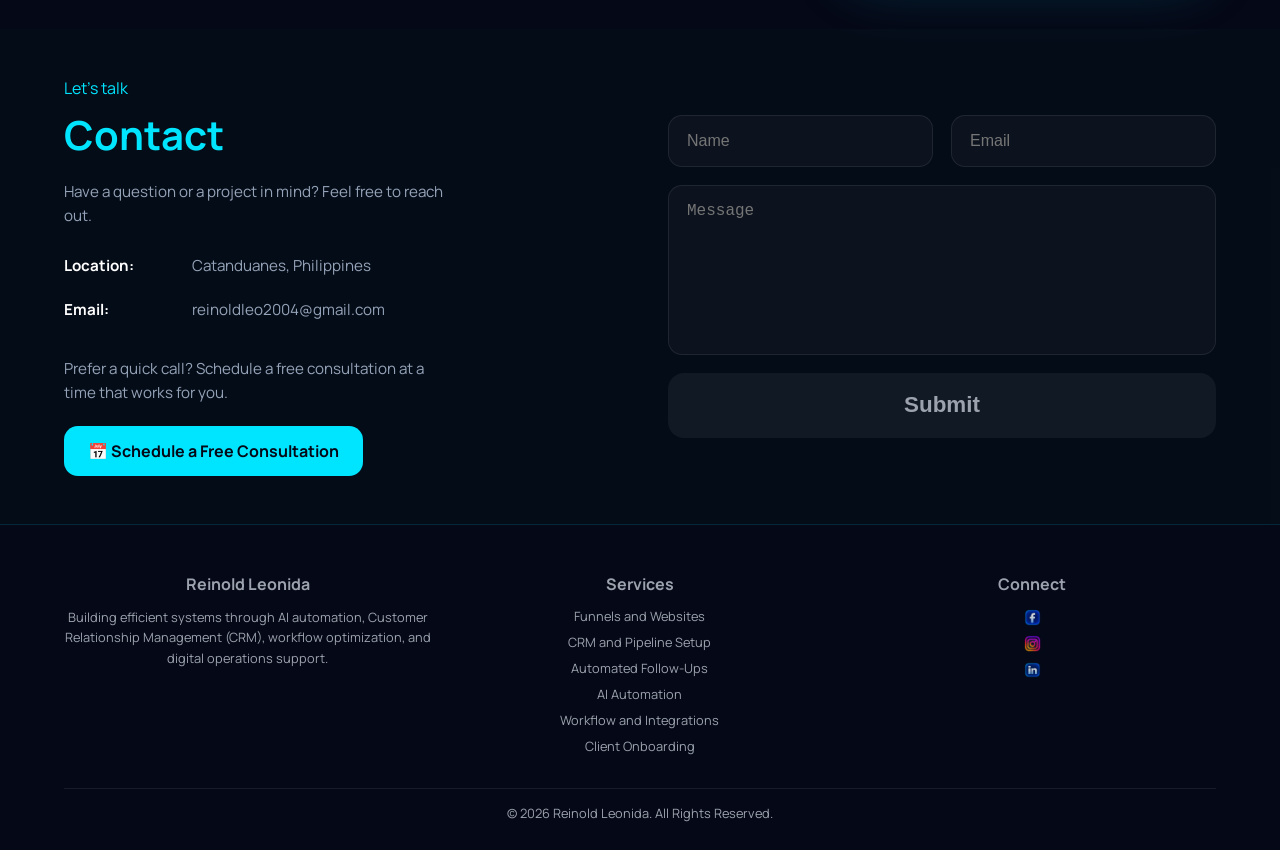
==== commit caa77473: "updtae the about me" ====
--- a/index.html
+++ b/index.html
@@ -963,30 +963,26 @@
         <h2>About Me</h2>
 
         <p>
-             Hi, I’m Reinold Leonida, a GoHighLevel and AI automation specialist 
-             who builds funnels, CRM pipelines, and automated workflows for 
-             entrepreneurs, startups, and growing businesses, turning repetitive 
-             processes into smart and streamlined systems.
+            Hi, I’m Reinold Leonida, a GoHighLevel and AI Automation Specialist
+            focused on building funnels, CRM systems, and automated workflows.
         </p>
 
         <p>
-            I combine technical problem-solving with business process optimization to 
-            create efficient solutions that help businesses save time, reduce 
-            manual work, improve productivity, and operate more efficiently.
+            I enjoy solving operational problems by connecting tools, organizing
+            processes, and building systems that reduce repetitive work. My
+            approach is to understand how a business operates first, then build,
+            test, and refine solutions that support its workflow.
         </p>
 
         <p>
-            Using GoHighLevel, n8n, Zapier, AI-powered tools, and other digital platforms, 
-            I build high-converting funnels, structured pipelines, CRM systems, 
-            automated workflows, and organized business systems tailored to each 
-            business’s needs.
-
+            Through hands-on projects, I’ve worked with GoHighLevel, n8n, Zapier,
+            Funnelish, and AI-powered tools to build funnels, automations,
+            integrations, and customer journeys.
         </p>
 
         <p>
-            With a detail-oriented mindset and passion for learning, I focus on 
-            building reliable solutions that simplify operations, improve 
-            efficiency, and help businesses work smarter and grow with confidence.
+            I focus on practical implementation, troubleshooting, and creating
+            systems that are organized, reliable, and easier to manage.
         </p>
 
     </div>
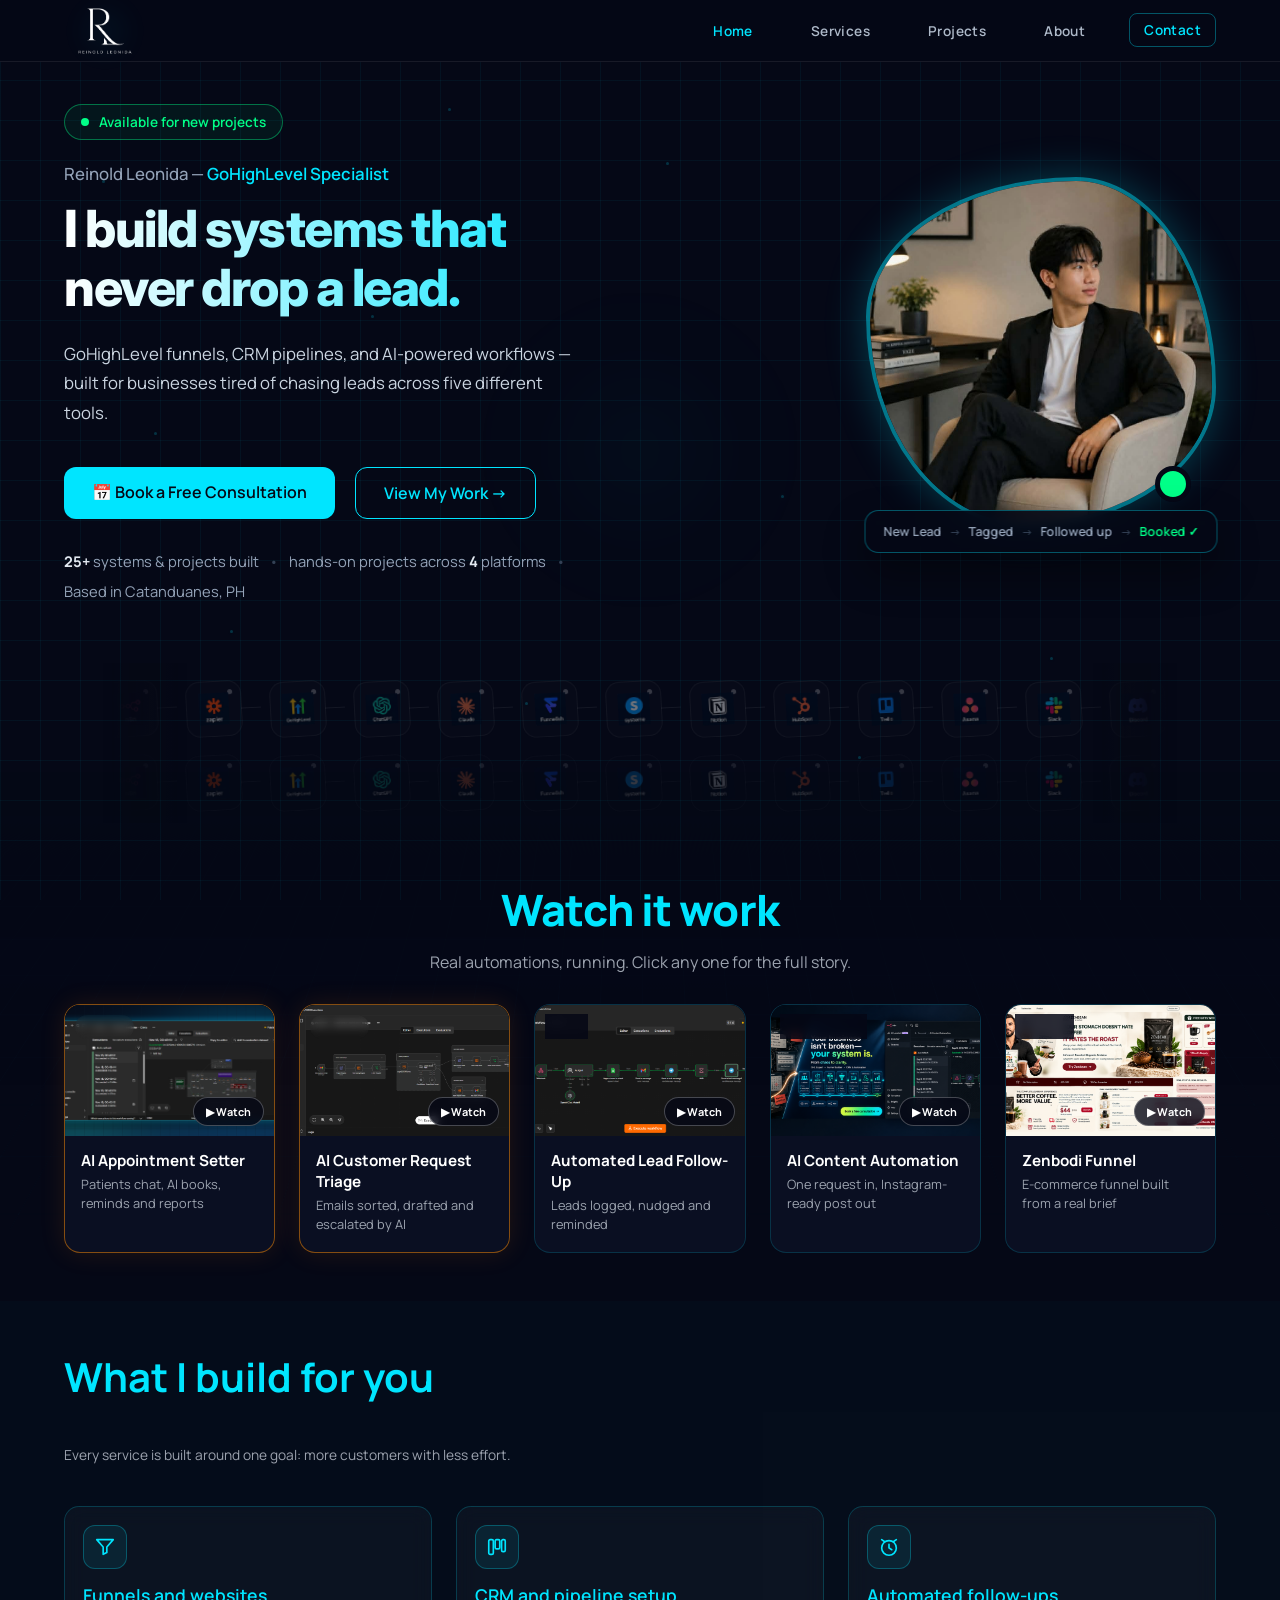
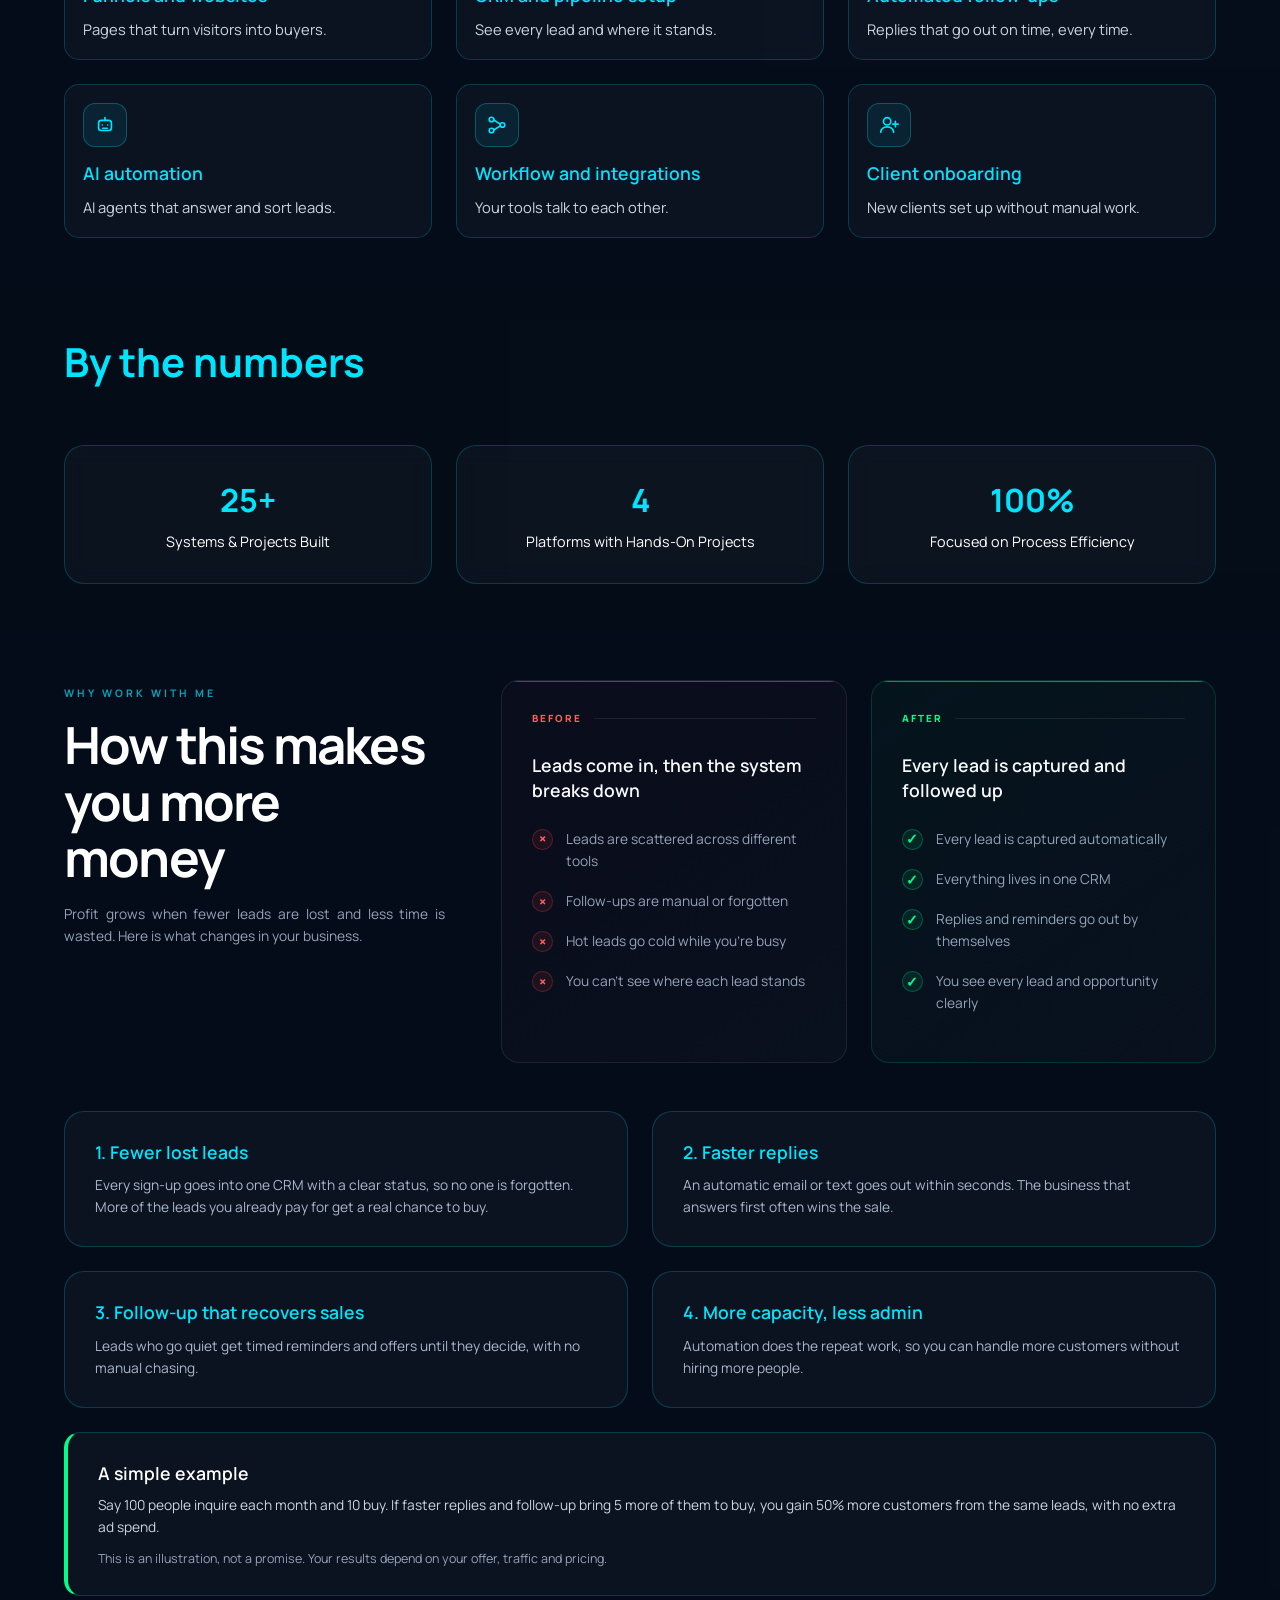
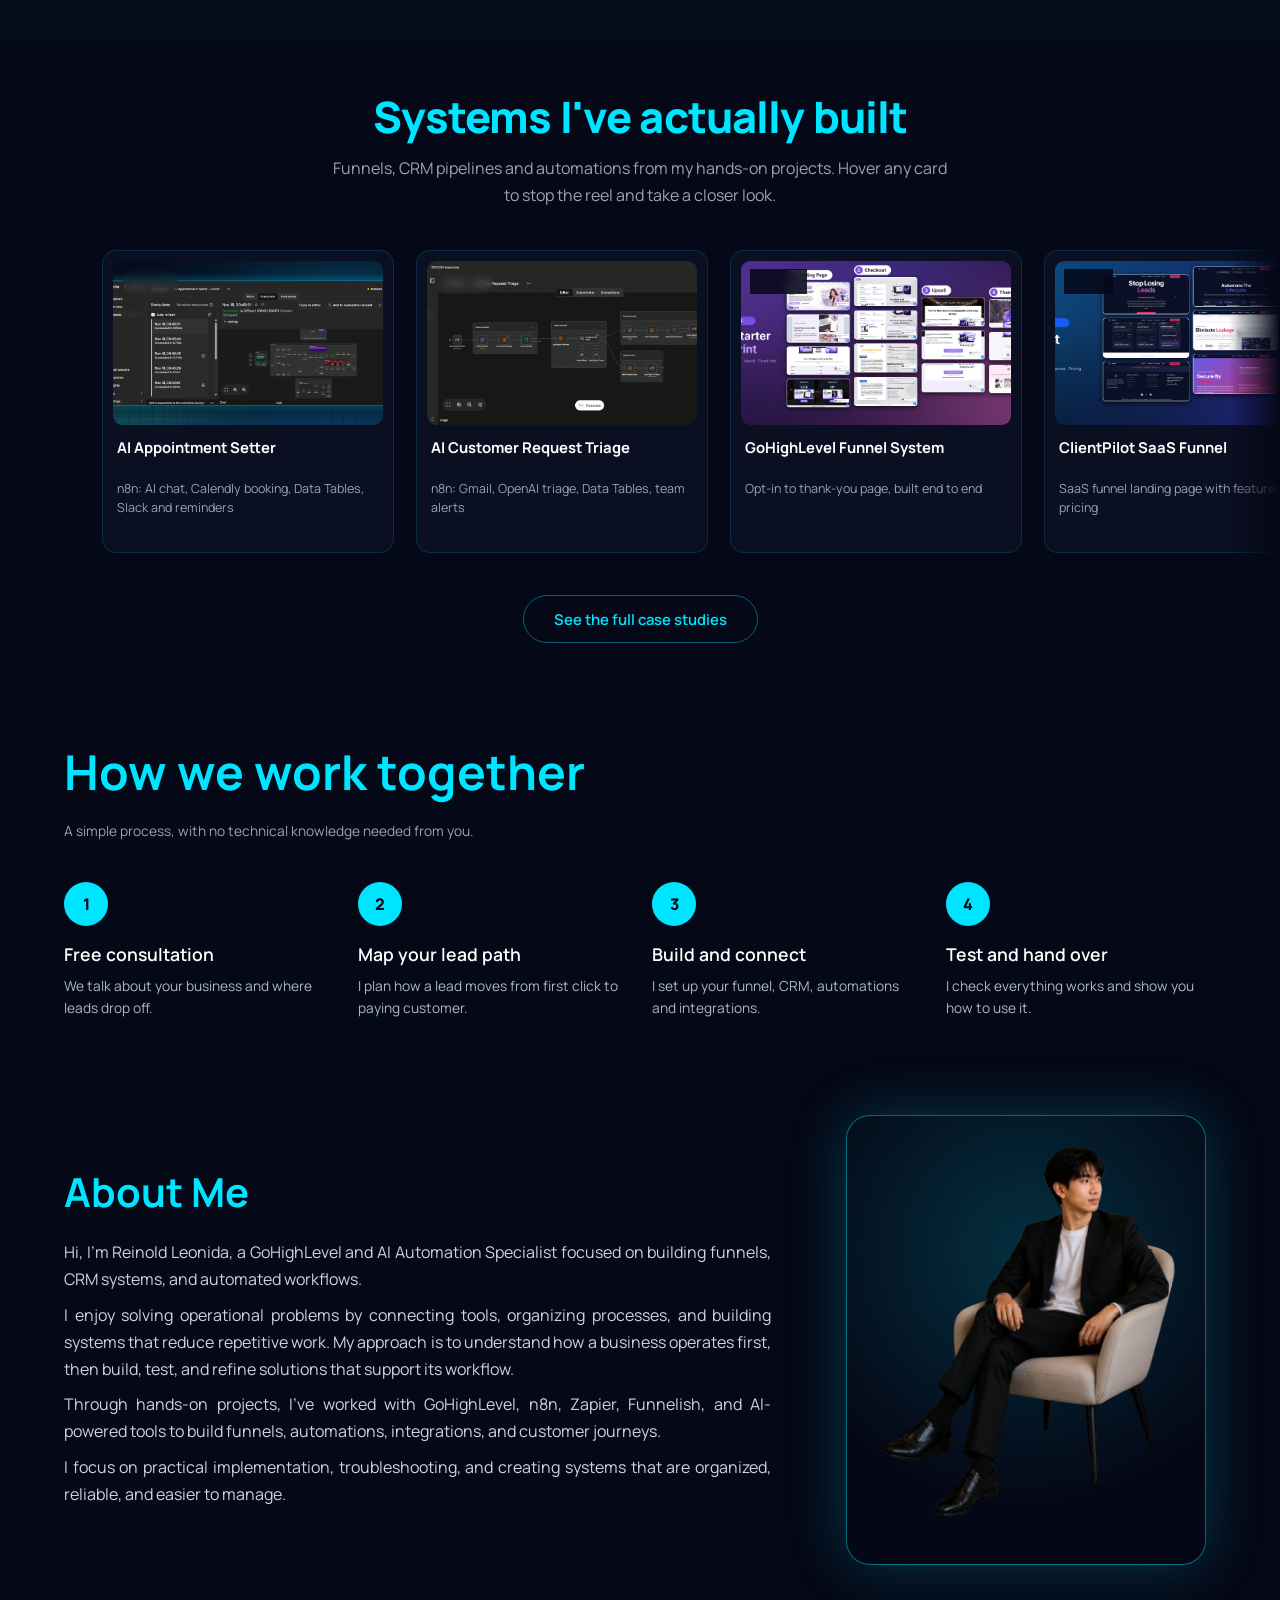
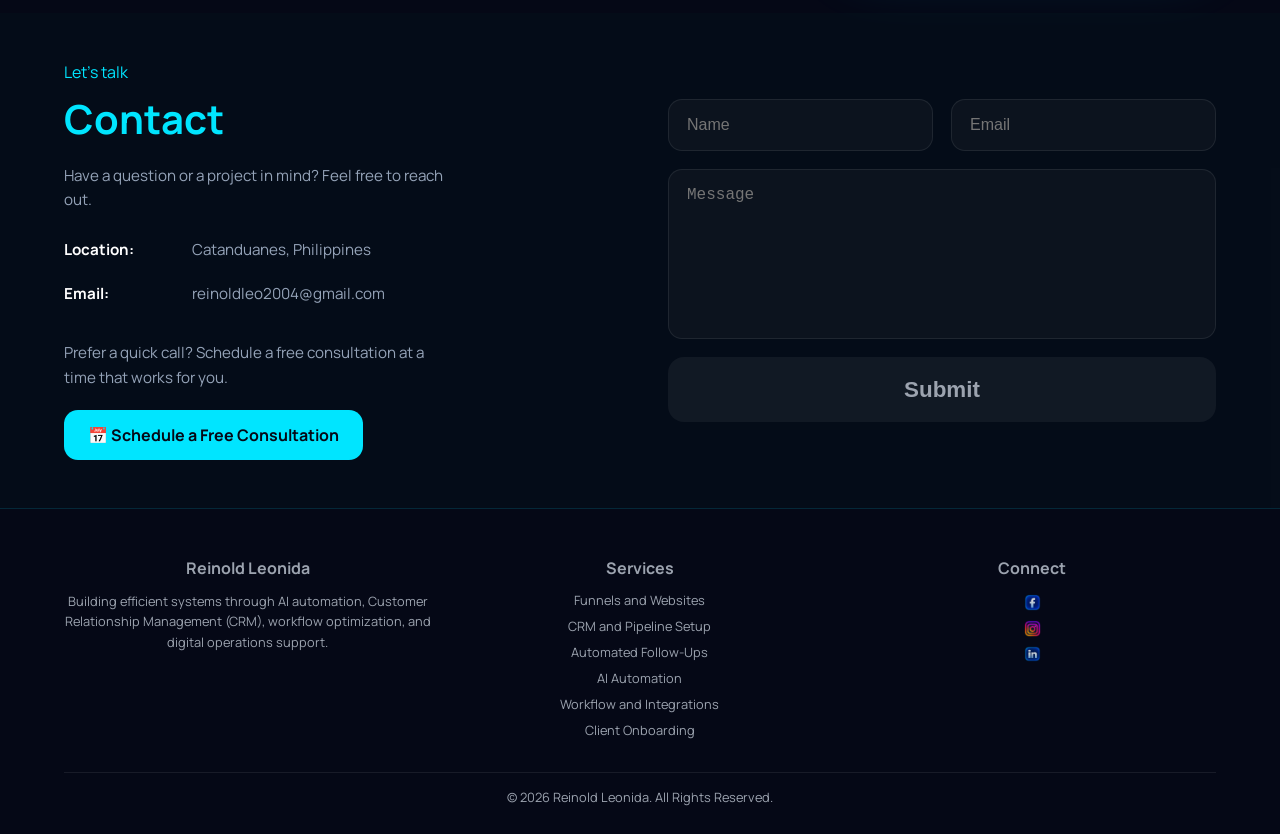
==== commit d4e011ba: "new video" ====
--- a/index.html
+++ b/index.html
@@ -274,6 +274,19 @@
     </div>
 
     <div class="demo-grid">
+
+        <a class="demo-card is-hot" href="project.html#appointment">
+            <div class="demo-media">
+                <span class="demo-tag demo-tag-hot">🔥 Hot</span>
+                <img src="AppointmentSetter.png" alt="AI Appointment Setter workflow" loading="lazy">
+                <video data-src="AiSetter.mp4" muted loop playsinline preload="none" aria-hidden="true" tabindex="-1"></video>
+                <span class="demo-watch">▶ Watch</span>
+            </div>
+            <div class="demo-info">
+                <strong>AI Appointment Setter</strong>
+                <span>Patients chat, AI books, reminds and reports</span>
+            </div>
+        </a>
 
         <a class="demo-card is-hot" href="project.html#triage">
             <div class="demo-media">
--- a/style.css
+++ b/style.css
@@ -3910,4 +3910,35 @@
 }
 
 /* "25+" : the plus sits outside the animated number */
-.stat-plus::after { content: "+"; }+.stat-plus::after { content: "+"; }
+
+/* =====================================================
+   WATCH IT WORK: 5 cards (centered rows, never a lonely orphan)
+   5 across on desktop, 3 on tablet, 2 on small tablet,
+   swipeable row on phones.
+===================================================== */
+.demo-grid {
+    display: flex;
+    flex-wrap: wrap;
+    justify-content: center;
+    gap: var(--gap);
+}
+
+.demo-card { flex: 0 0 calc((100% - 4 * var(--gap)) / 5); }
+
+@media (max-width: 1099px) {
+    .demo-card { flex: 0 0 calc((100% - 2 * var(--gap)) / 3); }
+}
+
+@media (max-width: 760px) {
+    .demo-card { flex: 0 0 calc((100% - var(--gap)) / 2); }
+}
+
+@media (max-width: 600px) {
+    .demo-grid {
+        flex-wrap: nowrap;
+        justify-content: flex-start;
+        gap: 14px;
+    }
+    .demo-card { flex: 0 0 78%; }
+}
